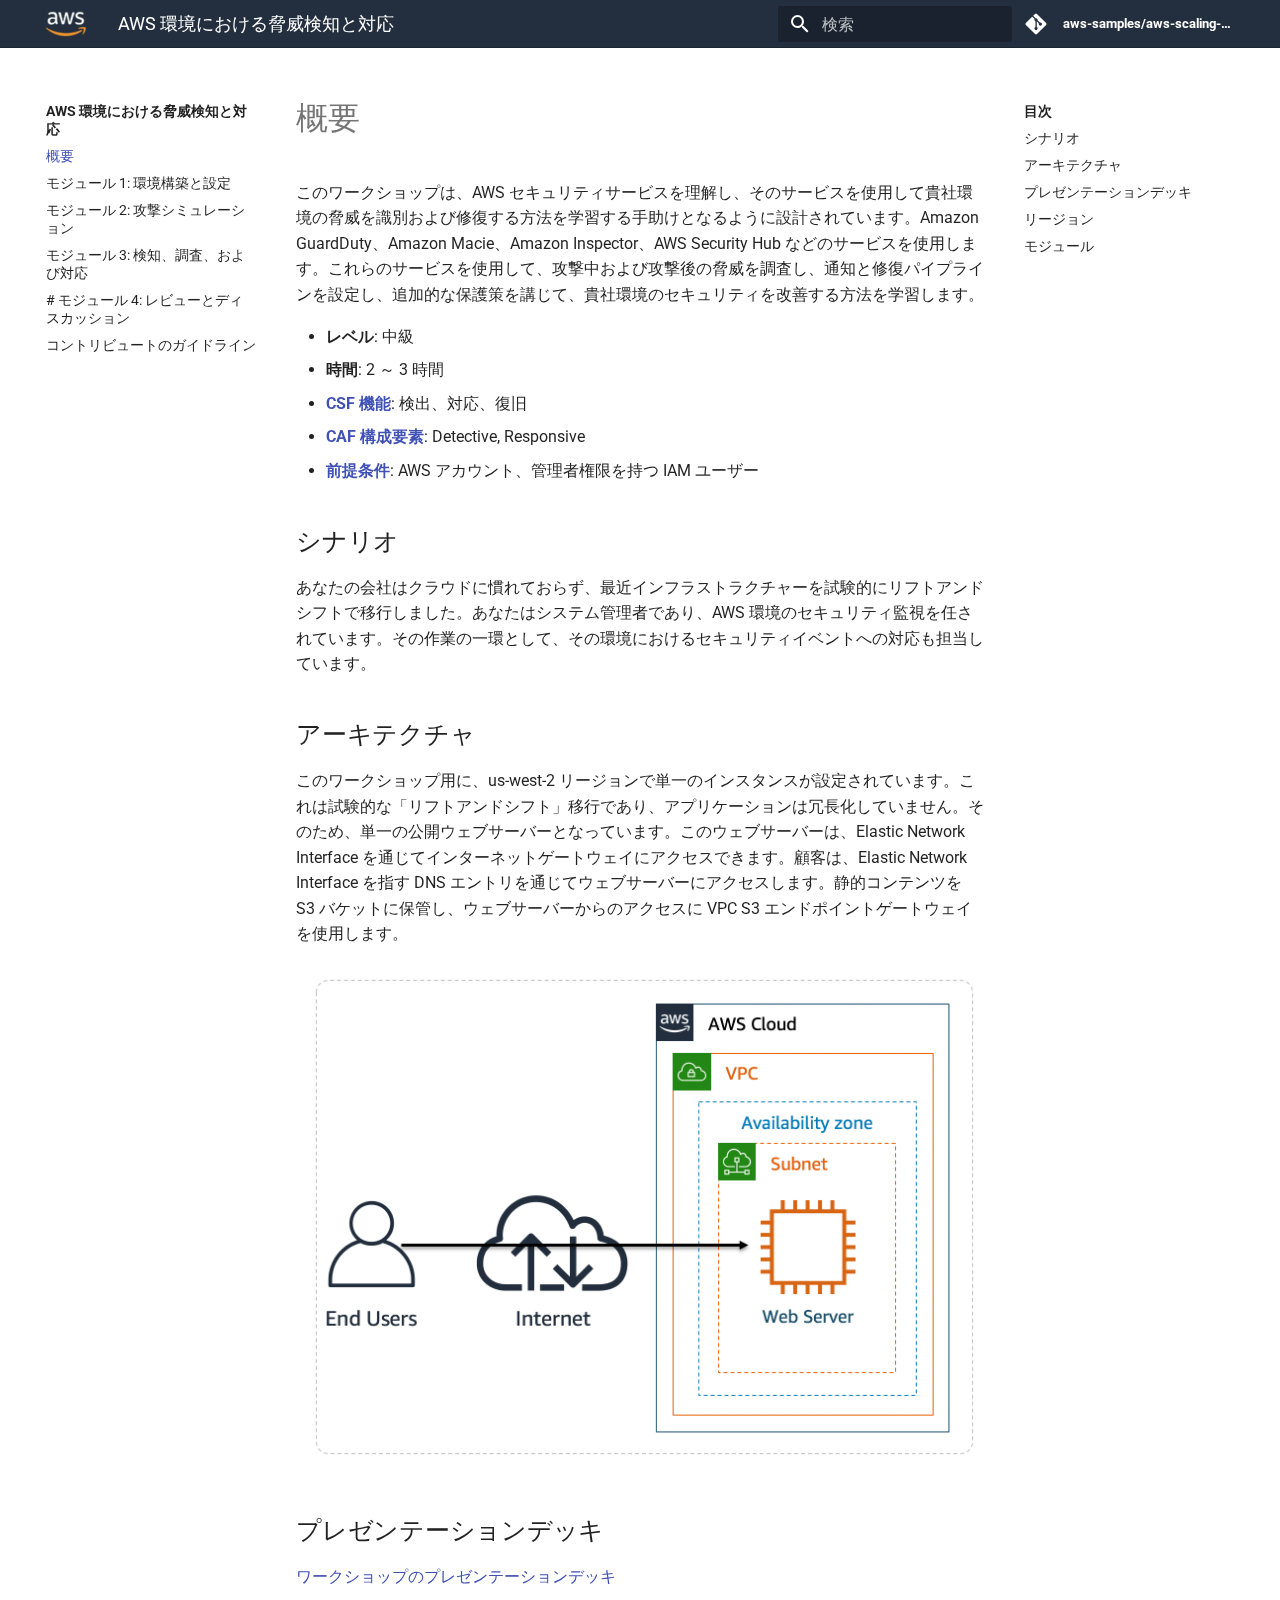
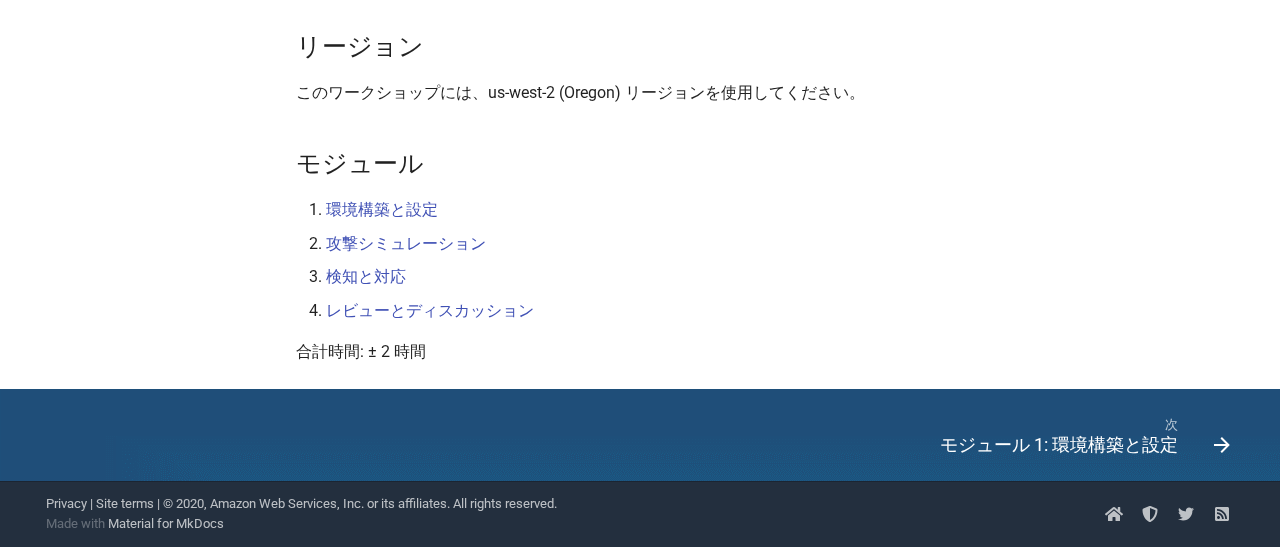
==== index.html @ f7f8d948 "Deployed fa4615b with MkDocs version: 1.1.2" ====
<!doctype html>
<html lang="ja" class="no-js">
  <head>
    
      <meta charset="utf-8">
      <meta name="viewport" content="width=device-width,initial-scale=1">
      
        <meta name="description" content="このワークショップは、AWS セキュリティサービスを理解し、そのサービスを使用して貴社環境の脅威を識別および修復する方法を学習する手助けとなるように設計されています。Amazon GuardDuty、Amazon Macie、Amazon Inspector、AWS Security Hub などのサービスを使用します。これらのサービスを使用して、攻撃中および攻撃後の脅威を調査し、通知と修復パイプラインを設定し、追加的な保護策を講じて、貴社環境のセキュリティを改善する方法を学習します。">
      
      
        <link rel="canonical" href="https://scaling-threat-detection.awssecworkshops.jp/">
      
      
        <meta name="author" content="aws-security-workshops@amazon.com">
      
      <link rel="shortcut icon" href="assets/images/aws-favicon.ico">
      <meta name="generator" content="mkdocs-1.1.2, mkdocs-material-5.5.6">
    
    
      
        <title>AWS 環境における脅威検知と対応</title>
      
    
    
      <link rel="stylesheet" href="assets/stylesheets/main.63b94e9e.min.css">
      
      
    
    
    
      
        <link href="https://fonts.gstatic.com" rel="preconnect" crossorigin>
        <link rel="stylesheet" href="https://fonts.googleapis.com/css?family=Roboto:300,400,400i,700%7CRoboto+Mono&display=fallback">
        <style>body,input{font-family:"Roboto",-apple-system,BlinkMacSystemFont,Helvetica,Arial,sans-serif}code,kbd,pre{font-family:"Roboto Mono",SFMono-Regular,Consolas,Menlo,monospace}</style>
      
    
    
    
      <link rel="stylesheet" href="stylesheets/custom.css">
    
    
      
    
    
  </head>
  
  
    <body dir="ltr">
  
    
    <input class="md-toggle" data-md-toggle="drawer" type="checkbox" id="__drawer" autocomplete="off">
    <input class="md-toggle" data-md-toggle="search" type="checkbox" id="__search" autocomplete="off">
    <label class="md-overlay" for="__drawer"></label>
    <div data-md-component="skip">
      
        
        <a href="#_1" class="md-skip">
          コンテンツにスキップ
        </a>
      
    </div>
    <div data-md-component="announce">
      
    </div>
    
      <header class="md-header" data-md-component="header">
  <nav class="md-header-nav md-grid" aria-label="Header">
    <a href="https://scaling-threat-detection.awssecworkshops.jp/" title="AWS 環境における脅威検知と対応" class="md-header-nav__button md-logo" aria-label="AWS 環境における脅威検知と対応">
      
  <img src="assets/images/aws_smile_logo.png" alt="logo">

    </a>
    <label class="md-header-nav__button md-icon" for="__drawer">
      <svg xmlns="http://www.w3.org/2000/svg" viewBox="0 0 24 24"><path d="M3 6h18v2H3V6m0 5h18v2H3v-2m0 5h18v2H3v-2z"/></svg>
    </label>
    <div class="md-header-nav__title" data-md-component="header-title">
      
        <div class="md-header-nav__ellipsis">
          <span class="md-header-nav__topic md-ellipsis">
            AWS 環境における脅威検知と対応
          </span>
          <span class="md-header-nav__topic md-ellipsis">
            
              概要
            
          </span>
        </div>
      
    </div>
    
      <label class="md-header-nav__button md-icon" for="__search">
        <svg xmlns="http://www.w3.org/2000/svg" viewBox="0 0 24 24"><path d="M9.5 3A6.5 6.5 0 0116 9.5c0 1.61-.59 3.09-1.56 4.23l.27.27h.79l5 5-1.5 1.5-5-5v-.79l-.27-.27A6.516 6.516 0 019.5 16 6.5 6.5 0 013 9.5 6.5 6.5 0 019.5 3m0 2C7 5 5 7 5 9.5S7 14 9.5 14 14 12 14 9.5 12 5 9.5 5z"/></svg>
      </label>
      
<div class="md-search" data-md-component="search" role="dialog">
  <label class="md-search__overlay" for="__search"></label>
  <div class="md-search__inner" role="search">
    <form class="md-search__form" name="search">
      <input type="text" class="md-search__input" name="query" aria-label="検索" placeholder="検索" autocapitalize="off" autocorrect="off" autocomplete="off" spellcheck="false" data-md-component="search-query" data-md-state="active">
      <label class="md-search__icon md-icon" for="__search">
        <svg xmlns="http://www.w3.org/2000/svg" viewBox="0 0 24 24"><path d="M9.5 3A6.5 6.5 0 0116 9.5c0 1.61-.59 3.09-1.56 4.23l.27.27h.79l5 5-1.5 1.5-5-5v-.79l-.27-.27A6.516 6.516 0 019.5 16 6.5 6.5 0 013 9.5 6.5 6.5 0 019.5 3m0 2C7 5 5 7 5 9.5S7 14 9.5 14 14 12 14 9.5 12 5 9.5 5z"/></svg>
        <svg xmlns="http://www.w3.org/2000/svg" viewBox="0 0 24 24"><path d="M20 11v2H8l5.5 5.5-1.42 1.42L4.16 12l7.92-7.92L13.5 5.5 8 11h12z"/></svg>
      </label>
      <button type="reset" class="md-search__icon md-icon" aria-label="Clear" data-md-component="search-reset" tabindex="-1">
        <svg xmlns="http://www.w3.org/2000/svg" viewBox="0 0 24 24"><path d="M19 6.41L17.59 5 12 10.59 6.41 5 5 6.41 10.59 12 5 17.59 6.41 19 12 13.41 17.59 19 19 17.59 13.41 12 19 6.41z"/></svg>
      </button>
    </form>
    <div class="md-search__output">
      <div class="md-search__scrollwrap" data-md-scrollfix>
        <div class="md-search-result" data-md-component="search-result">
          <div class="md-search-result__meta">
            Initializing search
          </div>
          <ol class="md-search-result__list"></ol>
        </div>
      </div>
    </div>
  </div>
</div>
    
    
      <div class="md-header-nav__source">
        
<a href="https://github.com/aws-samples/aws-scaling-threat-detection-workshop-jp/" title="リポジトリへ" class="md-source">
  <div class="md-source__icon md-icon">
    
    <svg xmlns="http://www.w3.org/2000/svg" viewBox="0 0 448 512"><path d="M439.55 236.05L244 40.45a28.87 28.87 0 00-40.81 0l-40.66 40.63 51.52 51.52c27.06-9.14 52.68 16.77 43.39 43.68l49.66 49.66c34.23-11.8 61.18 31 35.47 56.69-26.49 26.49-70.21-2.87-56-37.34L240.22 199v121.85c25.3 12.54 22.26 41.85 9.08 55a34.34 34.34 0 01-48.55 0c-17.57-17.6-11.07-46.91 11.25-56v-123c-20.8-8.51-24.6-30.74-18.64-45L142.57 101 8.45 235.14a28.86 28.86 0 000 40.81l195.61 195.6a28.86 28.86 0 0040.8 0l194.69-194.69a28.86 28.86 0 000-40.81z"/></svg>
  </div>
  <div class="md-source__repository">
    aws-samples/aws-scaling-threat-detection-workshop-jp
  </div>
</a>
      </div>
    
  </nav>
</header>
    
    <div class="md-container" data-md-component="container">
      
        
      
      
        
      
      <main class="md-main" data-md-component="main">
        <div class="md-main__inner md-grid">
          
            
              <div class="md-sidebar md-sidebar--primary" data-md-component="navigation">
                <div class="md-sidebar__scrollwrap">
                  <div class="md-sidebar__inner">
                    <nav class="md-nav md-nav--primary" aria-label="Navigation" data-md-level="0">
  <label class="md-nav__title" for="__drawer">
    <a href="https://scaling-threat-detection.awssecworkshops.jp/" title="AWS 環境における脅威検知と対応" class="md-nav__button md-logo" aria-label="AWS 環境における脅威検知と対応">
      
  <img src="assets/images/aws_smile_logo.png" alt="logo">

    </a>
    AWS 環境における脅威検知と対応
  </label>
  
    <div class="md-nav__source">
      
<a href="https://github.com/aws-samples/aws-scaling-threat-detection-workshop-jp/" title="リポジトリへ" class="md-source">
  <div class="md-source__icon md-icon">
    
    <svg xmlns="http://www.w3.org/2000/svg" viewBox="0 0 448 512"><path d="M439.55 236.05L244 40.45a28.87 28.87 0 00-40.81 0l-40.66 40.63 51.52 51.52c27.06-9.14 52.68 16.77 43.39 43.68l49.66 49.66c34.23-11.8 61.18 31 35.47 56.69-26.49 26.49-70.21-2.87-56-37.34L240.22 199v121.85c25.3 12.54 22.26 41.85 9.08 55a34.34 34.34 0 01-48.55 0c-17.57-17.6-11.07-46.91 11.25-56v-123c-20.8-8.51-24.6-30.74-18.64-45L142.57 101 8.45 235.14a28.86 28.86 0 000 40.81l195.61 195.6a28.86 28.86 0 0040.8 0l194.69-194.69a28.86 28.86 0 000-40.81z"/></svg>
  </div>
  <div class="md-source__repository">
    aws-samples/aws-scaling-threat-detection-workshop-jp
  </div>
</a>
    </div>
  
  <ul class="md-nav__list" data-md-scrollfix>
    
      
      
      

  


  <li class="md-nav__item md-nav__item--active">
    
    <input class="md-nav__toggle md-toggle" data-md-toggle="toc" type="checkbox" id="__toc">
    
      
    
    
      <label class="md-nav__link md-nav__link--active" for="__toc">
        概要
        <span class="md-nav__icon md-icon">
          <svg xmlns="http://www.w3.org/2000/svg" viewBox="0 0 24 24"><path d="M3 9h14V7H3v2m0 4h14v-2H3v2m0 4h14v-2H3v2m16 0h2v-2h-2v2m0-10v2h2V7h-2m0 6h2v-2h-2v2z"/></svg>
        </span>
      </label>
    
    <a href="." title="概要" class="md-nav__link md-nav__link--active">
      概要
    </a>
    
      
<nav class="md-nav md-nav--secondary" aria-label="目次">
  
  
    
  
  
    <label class="md-nav__title" for="__toc">
      <span class="md-nav__icon md-icon">
        <svg xmlns="http://www.w3.org/2000/svg" viewBox="0 0 24 24"><path d="M20 11v2H8l5.5 5.5-1.42 1.42L4.16 12l7.92-7.92L13.5 5.5 8 11h12z"/></svg>
      </span>
      目次
    </label>
    <ul class="md-nav__list" data-md-scrollfix>
      
        <li class="md-nav__item">
  <a href="#_2" class="md-nav__link">
    シナリオ
  </a>
  
</li>
      
        <li class="md-nav__item">
  <a href="#_3" class="md-nav__link">
    アーキテクチャ
  </a>
  
</li>
      
        <li class="md-nav__item">
  <a href="#_4" class="md-nav__link">
    プレゼンテーションデッキ
  </a>
  
</li>
      
        <li class="md-nav__item">
  <a href="#_5" class="md-nav__link">
    リージョン
  </a>
  
</li>
      
        <li class="md-nav__item">
  <a href="#_6" class="md-nav__link">
    モジュール
  </a>
  
</li>
      
    </ul>
  
</nav>
    
  </li>

    
      
      
      


  <li class="md-nav__item">
    <a href="01-environment-setup/" title="モジュール 1: 環境構築と設定" class="md-nav__link">
      モジュール 1: 環境構築と設定
    </a>
  </li>

    
      
      
      


  <li class="md-nav__item">
    <a href="02-attack-simulation/" title="モジュール 2: 攻撃シミュレーション" class="md-nav__link">
      モジュール 2: 攻撃シミュレーション
    </a>
  </li>

    
      
      
      


  <li class="md-nav__item">
    <a href="03-detection-and-remediation/" title="モジュール 3: 検知、調査、および対応" class="md-nav__link">
      モジュール 3: 検知、調査、および対応
    </a>
  </li>

    
      
      
      


  <li class="md-nav__item">
    <a href="04-review-and-discussion/" title="# モジュール 4: レビューとディスカッション" class="md-nav__link">
      # モジュール 4: レビューとディスカッション
    </a>
  </li>

    
      
      
      


  <li class="md-nav__item">
    <a href="contribute/" title="コントリビュートのガイドライン" class="md-nav__link">
      コントリビュートのガイドライン
    </a>
  </li>

    
  </ul>
</nav>
                  </div>
                </div>
              </div>
            
            
              <div class="md-sidebar md-sidebar--secondary" data-md-component="toc">
                <div class="md-sidebar__scrollwrap">
                  <div class="md-sidebar__inner">
                    
<nav class="md-nav md-nav--secondary" aria-label="目次">
  
  
    
  
  
    <label class="md-nav__title" for="__toc">
      <span class="md-nav__icon md-icon">
        <svg xmlns="http://www.w3.org/2000/svg" viewBox="0 0 24 24"><path d="M20 11v2H8l5.5 5.5-1.42 1.42L4.16 12l7.92-7.92L13.5 5.5 8 11h12z"/></svg>
      </span>
      目次
    </label>
    <ul class="md-nav__list" data-md-scrollfix>
      
        <li class="md-nav__item">
  <a href="#_2" class="md-nav__link">
    シナリオ
  </a>
  
</li>
      
        <li class="md-nav__item">
  <a href="#_3" class="md-nav__link">
    アーキテクチャ
  </a>
  
</li>
      
        <li class="md-nav__item">
  <a href="#_4" class="md-nav__link">
    プレゼンテーションデッキ
  </a>
  
</li>
      
        <li class="md-nav__item">
  <a href="#_5" class="md-nav__link">
    リージョン
  </a>
  
</li>
      
        <li class="md-nav__item">
  <a href="#_6" class="md-nav__link">
    モジュール
  </a>
  
</li>
      
    </ul>
  
</nav>
                  </div>
                </div>
              </div>
            
          
          <div class="md-content">
            <article class="md-content__inner md-typeset">
              
                
                  <a href="https://github.com/aws-samples/aws-scaling-threat-detection-workshop-jp/edit/master/docs/index.md" title="編集" class="md-content__button md-icon">
                    <svg xmlns="http://www.w3.org/2000/svg" viewBox="0 0 24 24"><path d="M20.71 7.04c.39-.39.39-1.04 0-1.41l-2.34-2.34c-.37-.39-1.02-.39-1.41 0l-1.84 1.83 3.75 3.75M3 17.25V21h3.75L17.81 9.93l-3.75-3.75L3 17.25z"/></svg>
                  </a>
                
                
                  
                
                
                <h1 id="_1">概要</h1>
<p>このワークショップは、AWS セキュリティサービスを理解し、そのサービスを使用して貴社環境の脅威を識別および修復する方法を学習する手助けとなるように設計されています。Amazon GuardDuty、Amazon Macie、Amazon Inspector、AWS Security Hub などのサービスを使用します。これらのサービスを使用して、攻撃中および攻撃後の脅威を調査し、通知と修復パイプラインを設定し、追加的な保護策を講じて、貴社環境のセキュリティを改善する方法を学習します。</p>
<ul>
<li><strong>レベル</strong>: 中級</li>
<li><strong>時間</strong>: 2 ～ 3 時間</li>
<li><strong><a href="https://www.nist.gov/cyberframework/online-learning/components-framework" target="_blank">CSF 機能</a></strong>: 検出、対応、復旧</li>
<li><strong><a href="https://d0.awsstatic.com/whitepapers/AWS_CAF_Security_Perspective.pdf" target="_blank">CAF 構成要素</a></strong>: Detective, Responsive</li>
<li><strong><a href="https://awssecworkshops.com/getting-started/" target="_blank">前提条件</a href></strong>: AWS アカウント、管理者権限を持つ IAM ユーザー</li>
</ul>
<h2 id="_2">シナリオ</h2>
<p>あなたの会社はクラウドに慣れておらず、最近インフラストラクチャーを試験的にリフトアンドシフトで移行しました。あなたはシステム管理者であり、AWS 環境のセキュリティ監視を任されています。その作業の一環として、その環境におけるセキュリティイベントへの対応も担当しています。</p>
<h2 id="_3">アーキテクチャ</h2>
<p>このワークショップ用に、us-west-2 リージョンで単一のインスタンスが設定されています。これは試験的な「リフトアンドシフト」移行であり、アプリケーションは冗長化していません。そのため、単一の公開ウェブサーバーとなっています。このウェブサーバーは、Elastic Network Interface を通じてインターネットゲートウェイにアクセスできます。顧客は、Elastic Network Interface を指す DNS エントリを通じてウェブサーバーにアクセスします。静的コンテンツを S3 バケットに保管し、ウェブサーバーからのアクセスに VPC S3 エンドポイントゲートウェイを使用します。</p>
<p><img alt="Architecture" src="images/diagram-basic-arch.png" title="Workload Architecture" /></p>
<h2 id="_4">プレゼンテーションデッキ</h2>
<p><a href="threat-detect-workshop-presentation.pdf">ワークショップのプレゼンテーションデッキ</a></p>
<h2 id="_5">リージョン</h2>
<p>このワークショップには、us-west-2 (Oregon) リージョンを使用してください。</p>
<h2 id="_6">モジュール</h2>
<ol>
<li><a href="01-environment-setup/">環境構築と設定</a></li>
<li><a href="02-attack-simulation/">攻撃シミュレーション</a> </li>
<li><a href="03-detection-and-remediation/">検知と対応</a> </li>
<li><a href="04-review-and-discussion/">レビューとディスカッション</a></li>
</ol>
<p>合計時間: ± 2 時間</p>
                
              
              
                


              
            </article>
          </div>
        </div>
      </main>
      
        
<footer class="md-footer">
  
    <div class="md-footer-nav">
      <nav class="md-footer-nav__inner md-grid" aria-label="Footer">
        
        
          <a href="01-environment-setup/" title="モジュール 1: 環境構築と設定" class="md-footer-nav__link md-footer-nav__link--next" rel="next">
            <div class="md-footer-nav__title">
              <div class="md-ellipsis">
                <span class="md-footer-nav__direction">
                  次
                </span>
                モジュール 1: 環境構築と設定
              </div>
            </div>
            <div class="md-footer-nav__button md-icon">
              <svg xmlns="http://www.w3.org/2000/svg" viewBox="0 0 24 24"><path d="M4 11v2h12l-5.5 5.5 1.42 1.42L19.84 12l-7.92-7.92L10.5 5.5 16 11H4z"/></svg>
            </div>
          </a>
        
      </nav>
    </div>
  
  <div class="md-footer-meta md-typeset">
    <div class="md-footer-meta__inner md-grid">
      <div class="md-footer-copyright">
        
          <div class="md-footer-copyright__highlight">
            <a href="https://aws.amazon.com/privacy/" target="_blank">Privacy</a> | <a href="https://aws.amazon.com/terms/" target="_blank">Site terms</a> | &copy; 2020, Amazon Web Services, Inc. or its affiliates. All rights reserved.
          </div>
        
        Made with
        <a href="https://squidfunk.github.io/mkdocs-material/" target="_blank" rel="noopener">
          Material for MkDocs
        </a>
      </div>
      
  <div class="md-footer-social">
    
      
      
        
        
      
      <a href="https://awssecworkshops.com" target="_blank" rel="noopener" title="awssecworkshops.com" class="md-footer-social__link">
        <svg xmlns="http://www.w3.org/2000/svg" viewBox="0 0 576 512"><path d="M280.37 148.26L96 300.11V464a16 16 0 0016 16l112.06-.29a16 16 0 0015.92-16V368a16 16 0 0116-16h64a16 16 0 0116 16v95.64a16 16 0 0016 16.05L464 480a16 16 0 0016-16V300L295.67 148.26a12.19 12.19 0 00-15.3 0zM571.6 251.47L488 182.56V44.05a12 12 0 00-12-12h-56a12 12 0 00-12 12v72.61L318.47 43a48 48 0 00-61 0L4.34 251.47a12 12 0 00-1.6 16.9l25.5 31A12 12 0 0045.15 301l235.22-193.74a12.19 12.19 0 0115.3 0L530.9 301a12 12 0 0016.9-1.6l25.5-31a12 12 0 00-1.7-16.93z"/></svg>
      </a>
    
      
      
        
        
      
      <a href="https://aws.amazon.com/security/" target="_blank" rel="noopener" title="aws.amazon.com" class="md-footer-social__link">
        <svg xmlns="http://www.w3.org/2000/svg" viewBox="0 0 512 512"><path d="M466.5 83.7l-192-80a48.15 48.15 0 00-36.9 0l-192 80C27.7 91.1 16 108.6 16 128c0 198.5 114.5 335.7 221.5 380.3 11.8 4.9 25.1 4.9 36.9 0C360.1 472.6 496 349.3 496 128c0-19.4-11.7-36.9-29.5-44.3zM256.1 446.3l-.1-381 175.9 73.3c-3.3 151.4-82.1 261.1-175.8 307.7z"/></svg>
      </a>
    
      
      
        
        
      
      <a href="https://twitter.com/awssecurityinfo?lang=en" target="_blank" rel="noopener" title="twitter.com" class="md-footer-social__link">
        <svg xmlns="http://www.w3.org/2000/svg" viewBox="0 0 512 512"><path d="M459.37 151.716c.325 4.548.325 9.097.325 13.645 0 138.72-105.583 298.558-298.558 298.558-59.452 0-114.68-17.219-161.137-47.106 8.447.974 16.568 1.299 25.34 1.299 49.055 0 94.213-16.568 130.274-44.832-46.132-.975-84.792-31.188-98.112-72.772 6.498.974 12.995 1.624 19.818 1.624 9.421 0 18.843-1.3 27.614-3.573-48.081-9.747-84.143-51.98-84.143-102.985v-1.299c13.969 7.797 30.214 12.67 47.431 13.319-28.264-18.843-46.781-51.005-46.781-87.391 0-19.492 5.197-37.36 14.294-52.954 51.655 63.675 129.3 105.258 216.365 109.807-1.624-7.797-2.599-15.918-2.599-24.04 0-57.828 46.782-104.934 104.934-104.934 30.213 0 57.502 12.67 76.67 33.137 23.715-4.548 46.456-13.32 66.599-25.34-7.798 24.366-24.366 44.833-46.132 57.827 21.117-2.273 41.584-8.122 60.426-16.243-14.292 20.791-32.161 39.308-52.628 54.253z"/></svg>
      </a>
    
      
      
        
        
      
      <a href="https://aws.amazon.com/blogs/security/" target="_blank" rel="noopener" title="aws.amazon.com" class="md-footer-social__link">
        <svg xmlns="http://www.w3.org/2000/svg" viewBox="0 0 448 512"><path d="M400 32H48C21.49 32 0 53.49 0 80v352c0 26.51 21.49 48 48 48h352c26.51 0 48-21.49 48-48V80c0-26.51-21.49-48-48-48zM112 416c-26.51 0-48-21.49-48-48s21.49-48 48-48 48 21.49 48 48-21.49 48-48 48zm157.533 0h-34.335c-6.011 0-11.051-4.636-11.442-10.634-5.214-80.05-69.243-143.92-149.123-149.123-5.997-.39-10.633-5.431-10.633-11.441v-34.335c0-6.535 5.468-11.777 11.994-11.425 110.546 5.974 198.997 94.536 204.964 204.964.352 6.526-4.89 11.994-11.425 11.994zm103.027 0h-34.334c-6.161 0-11.175-4.882-11.427-11.038-5.598-136.535-115.204-246.161-251.76-251.76C68.882 152.949 64 147.935 64 141.774V107.44c0-6.454 5.338-11.664 11.787-11.432 167.83 6.025 302.21 141.191 308.205 308.205.232 6.449-4.978 11.787-11.432 11.787z"/></svg>
      </a>
    
  </div>

    </div>
  </div>
</footer>
      
    </div>
    
      <script src="assets/javascripts/vendor.d1f5a259.min.js"></script>
      <script src="assets/javascripts/bundle.d5fec882.min.js"></script><script id="__lang" type="application/json">{"clipboard.copy": "\u30af\u30ea\u30c3\u30d7\u30dc\u30fc\u30c9\u3078\u30b3\u30d4\u30fc", "clipboard.copied": "\u30b3\u30d4\u30fc\u3057\u307e\u3057\u305f", "search.config.lang": "ja", "search.config.pipeline": "trimmer, stemmer", "search.config.separator": "[\\s\\-\u3000\u3001\u3002\uff0c\uff0e]+", "search.result.placeholder": "\u691c\u7d22\u30ad\u30fc\u30ef\u30fc\u30c9\u3092\u5165\u529b\u3057\u3066\u304f\u3060\u3055\u3044", "search.result.none": "\u4f55\u3082\u898b\u3064\u304b\u308a\u307e\u305b\u3093\u3067\u3057\u305f", "search.result.one": "1\u4ef6\u898b\u3064\u304b\u308a\u307e\u3057\u305f", "search.result.other": "#\u4ef6\u898b\u3064\u304b\u308a\u307e\u3057\u305f"}</script>
      
      <script>
        app = initialize({
          base: ".",
          features: [],
          search: Object.assign({
            worker: "assets/javascripts/worker/search.fae956e7.min.js"
          }, typeof search !== "undefined" && search)
        })
      </script>
      
    
  </body>
</html>
---- assets/stylesheets/main.63b94e9e.min.css ----
html{box-sizing:border-box}*,*::before,*::after{box-sizing:inherit}html{-webkit-text-size-adjust:none;-moz-text-size-adjust:none;-ms-text-size-adjust:none;text-size-adjust:none}body{margin:0}hr{box-sizing:content-box;overflow:visible}a,button,label,input{-webkit-tap-highlight-color:transparent}a{color:inherit;text-decoration:none}small{font-size:80%}sub,sup{line-height:1em}img{border-style:none}table{border-collapse:separate;border-spacing:0}td,th{font-weight:normal;vertical-align:top}button{margin:0;padding:0;font-size:inherit;background:transparent;border:0}input{border:0;outline:0}:root{--md-default-fg-color: hsla(0, 0%, 0%, 0.87);--md-default-fg-color--light: hsla(0, 0%, 0%, 0.54);--md-default-fg-color--lighter: hsla(0, 0%, 0%, 0.32);--md-default-fg-color--lightest: hsla(0, 0%, 0%, 0.07);--md-default-bg-color: hsla(0, 0%, 100%, 1);--md-default-bg-color--light: hsla(0, 0%, 100%, 0.7);--md-default-bg-color--lighter: hsla(0, 0%, 100%, 0.3);--md-default-bg-color--lightest: hsla(0, 0%, 100%, 0.12);--md-primary-fg-color: hsla(231, 48%, 48%, 1);--md-primary-fg-color--light: hsla(230, 44%, 64%, 1);--md-primary-fg-color--dark: hsla(232, 54%, 41%, 1);--md-primary-bg-color: hsla(0, 0%, 100%, 1);--md-primary-bg-color--light: hsla(0, 0%, 100%, 0.7);--md-accent-fg-color: hsla(231, 99%, 66%, 1);--md-accent-fg-color--transparent: hsla(231, 99%, 66%, 0.1);--md-accent-bg-color: hsla(0, 0%, 100%, 1);--md-accent-bg-color--light: hsla(0, 0%, 100%, 0.7)}:root>*{--md-code-fg-color: hsla(200, 18%, 26%, 1);--md-code-bg-color: hsla(0, 0%, 96%, 1);--md-code-hl-color: hsla(60, 100%, 50%, 0.5);--md-code-hl-number-color: hsla(6, 71%, 60%, 1);--md-code-hl-special-color: hsla(340, 83%, 66%, 1);--md-code-hl-function-color: hsla(291, 57%, 65%, 1);--md-code-hl-constant-color: hsla(250, 70%, 64%, 1);--md-code-hl-keyword-color: hsla(219, 71%, 60%, 1);--md-code-hl-string-color: hsla(150, 58%, 44%, 1);--md-code-hl-name-color: var(--md-code-fg-color);--md-code-hl-operator-color: var(--md-default-fg-color--light);--md-code-hl-punctuation-color: var(--md-default-fg-color--lighter);--md-code-hl-comment-color: var(--md-default-fg-color--lighter);--md-code-hl-generic-color: var(--md-default-fg-color--lighter);--md-code-hl-variable-color: var(--md-default-fg-color--light);--md-typeset-color: var(--md-default-fg-color);--md-typeset-a-color: var(--md-primary-fg-color);--md-typeset-mark-color: hsla(60, 100%, 50%, 0.5);--md-typeset-del-color: hsla(6, 90%, 60%, 0.15);--md-typeset-ins-color: hsla(150, 90%, 44%, 0.15);--md-typeset-kbd-color: hsla(0, 0%, 98%, 1);--md-typeset-kbd-accent-color: hsla(0, 100%, 100%, 1);--md-typeset-kbd-border-color: hsla(0, 0%, 72%, 1);--md-admonition-fg-color: var(--md-default-fg-color);--md-admonition-bg-color: var(--md-default-bg-color);--md-footer-fg-color: hsla(0, 0%, 100%, 1);--md-footer-fg-color--light: hsla(0, 0%, 100%, 0.7);--md-footer-fg-color--lighter: hsla(0, 0%, 100%, 0.3);--md-footer-bg-color: hsla(0, 0%, 0%, 0.87);--md-footer-bg-color--dark: hsla(0, 0%, 0%, 0.32)}.md-icon svg{display:block;width:1.2rem;height:1.2rem;margin:0 auto;fill:currentColor}body{-webkit-font-smoothing:antialiased;-moz-osx-font-smoothing:grayscale}body,input{color:var(--md-typeset-color);font-feature-settings:"kern","liga";font-family:-apple-system,BlinkMacSystemFont,Helvetica,Arial,sans-serif}code,pre,kbd{color:var(--md-typeset-color);font-feature-settings:"kern";font-family:SFMono-Regular,Consolas,Menlo,monospace}:root{--md-typeset-table--ascending: url('data:image/svg+xml;charset=utf-8,<svg xmlns="http://www.w3.org/2000/svg" viewBox="0 0 24 24"><path d="M11 4h2v12l5.5-5.5 1.42 1.42L12 19.84l-7.92-7.92L5.5 10.5 11 16V4z"/></svg>');--md-typeset-table--descending: url('data:image/svg+xml;charset=utf-8,<svg xmlns="http://www.w3.org/2000/svg" viewBox="0 0 24 24"><path d="M13 20h-2V8l-5.5 5.5-1.42-1.42L12 4.16l7.92 7.92-1.42 1.42L13 8v12z"/></svg>')}.md-typeset{font-size:.8rem;line-height:1.6;-webkit-print-color-adjust:exact;color-adjust:exact}@media print{.md-typeset{font-size:.68rem}}.md-typeset p,.md-typeset ul,.md-typeset ol,.md-typeset blockquote{margin:1em 0}.md-typeset h1{margin:0 0 1.25em;color:var(--md-default-fg-color--light);font-weight:300;font-size:2em;line-height:1.3;letter-spacing:-0.01em}.md-typeset h2{margin:1.6em 0 .64em;font-weight:300;font-size:1.5625em;line-height:1.4;letter-spacing:-0.01em}.md-typeset h3{margin:1.6em 0 .8em;font-weight:400;font-size:1.25em;line-height:1.5;letter-spacing:-0.01em}.md-typeset h2+h3{margin-top:.8em}.md-typeset h4{margin:1em 0;font-weight:700;letter-spacing:-0.01em}.md-typeset h5,.md-typeset h6{margin:1.25em 0;color:var(--md-default-fg-color--light);font-weight:700;font-size:.8em;letter-spacing:-0.01em}.md-typeset h5{text-transform:uppercase}.md-typeset hr{margin:1.5em 0;border-bottom:.05rem dotted var(--md-default-fg-color--lighter)}.md-typeset a{color:var(--md-typeset-a-color);word-break:break-word}.md-typeset a,.md-typeset a::before{transition:color 125ms}.md-typeset a:focus,.md-typeset a:hover{color:var(--md-accent-fg-color)}.md-typeset code,.md-typeset pre,.md-typeset kbd{color:var(--md-code-fg-color);direction:ltr}@media print{.md-typeset code,.md-typeset pre,.md-typeset kbd{white-space:pre-wrap}}.md-typeset code{padding:0 .2941176471em;font-size:.85em;word-break:break-word;background-color:var(--md-code-bg-color);border-radius:.1rem;-webkit-box-decoration-break:clone;box-decoration-break:clone}.md-typeset h1 code,.md-typeset h2 code,.md-typeset h3 code,.md-typeset h4 code,.md-typeset h5 code,.md-typeset h6 code{margin:initial;padding:initial;background-color:transparent;box-shadow:none}.md-typeset a>code{color:currentColor}.md-typeset pre{position:relative;margin:1em 0;line-height:1.4}.md-typeset pre>code{display:block;margin:0;padding:.7720588235em 1.1764705882em;overflow:auto;word-break:normal;box-shadow:none;-webkit-box-decoration-break:slice;box-decoration-break:slice;touch-action:auto;scrollbar-width:thin;scrollbar-color:var(--md-default-fg-color--lighter) transparent}.md-typeset pre>code:hover{scrollbar-color:var(--md-accent-fg-color) transparent}.md-typeset pre>code::-webkit-scrollbar{width:.2rem;height:.2rem}.md-typeset pre>code::-webkit-scrollbar-thumb{background-color:var(--md-default-fg-color--lighter)}.md-typeset pre>code::-webkit-scrollbar-thumb:hover{background-color:var(--md-accent-fg-color)}@media screen and (max-width: 44.9375em){.md-typeset>pre{margin:1em -0.8rem}.md-typeset>pre code{border-radius:0}}.md-typeset kbd{display:inline-block;padding:0 .6666666667em;color:var(--md-default-fg-color);font-size:.75em;vertical-align:text-top;word-break:break-word;background-color:var(--md-typeset-kbd-color);border-radius:.1rem;box-shadow:0 .1rem 0 .05rem var(--md-typeset-kbd-border-color),0 .1rem 0 var(--md-typeset-kbd-border-color),0 -0.1rem .2rem var(--md-typeset-kbd-accent-color) inset}.md-typeset mark{color:inherit;word-break:break-word;background-color:var(--md-typeset-mark-color);-webkit-box-decoration-break:clone;box-decoration-break:clone}.md-typeset abbr{text-decoration:none;border-bottom:.05rem dotted var(--md-default-fg-color--light);cursor:help}.md-typeset small{opacity:.75}.md-typeset sup,.md-typeset sub{margin-left:.078125em}[dir=rtl] .md-typeset sup,[dir=rtl] .md-typeset sub{margin-right:.078125em;margin-left:initial}.md-typeset blockquote{padding-left:.6rem;color:var(--md-default-fg-color--light);border-left:.2rem solid var(--md-default-fg-color--lighter)}[dir=rtl] .md-typeset blockquote{padding-right:.6rem;padding-left:initial;border-right:.2rem solid var(--md-default-fg-color--lighter);border-left:initial}.md-typeset ul{list-style-type:disc}.md-typeset ul,.md-typeset ol{margin-left:.625em;padding:0}[dir=rtl] .md-typeset ul,[dir=rtl] .md-typeset ol{margin-right:.625em;margin-left:initial}.md-typeset ul ol,.md-typeset ol ol{list-style-type:lower-alpha}.md-typeset ul ol ol,.md-typeset ol ol ol{list-style-type:lower-roman}.md-typeset ul li,.md-typeset ol li{margin-bottom:.5em;margin-left:1.25em}[dir=rtl] .md-typeset ul li,[dir=rtl] .md-typeset ol li{margin-right:1.25em;margin-left:initial}.md-typeset ul li p,.md-typeset ul li blockquote,.md-typeset ol li p,.md-typeset ol li blockquote{margin:.5em 0}.md-typeset ul li:last-child,.md-typeset ol li:last-child{margin-bottom:0}.md-typeset ul li ul,.md-typeset ul li ol,.md-typeset ol li ul,.md-typeset ol li ol{margin:.5em 0 .5em .625em}[dir=rtl] .md-typeset ul li ul,[dir=rtl] .md-typeset ul li ol,[dir=rtl] .md-typeset ol li ul,[dir=rtl] .md-typeset ol li ol{margin-right:.625em;margin-left:initial}.md-typeset dd{margin:1em 0 1.5em 1.875em}[dir=rtl] .md-typeset dd{margin-right:1.875em;margin-left:initial}.md-typeset img,.md-typeset svg{max-width:100%;height:auto}.md-typeset img[align=left],.md-typeset svg[align=left]{margin:1em;margin-left:0}.md-typeset img[align=right],.md-typeset svg[align=right]{margin:1em;margin-right:0}.md-typeset img[align]:only-child,.md-typeset svg[align]:only-child{margin-top:0}.md-typeset figure{width:-webkit-fit-content;width:-moz-fit-content;width:fit-content;max-width:100%;margin:0 auto;text-align:center}.md-typeset figcaption{max-width:24rem;margin:.5em auto;font-style:italic}.md-typeset iframe{max-width:100%}.md-typeset table:not([class]){display:inline-block;max-width:100%;overflow:auto;font-size:.64rem;background:var(--md-default-bg-color);border-radius:.1rem;box-shadow:0 .2rem .5rem rgba(0,0,0,.05),0 0 .05rem rgba(0,0,0,.1);touch-action:auto}.md-typeset table:not([class])+*{margin-top:1.5em}.md-typeset table:not([class]) th>*:first-child,.md-typeset table:not([class]) td>*:first-child{margin-top:0}.md-typeset table:not([class]) th>*:last-child,.md-typeset table:not([class]) td>*:last-child{margin-bottom:0}.md-typeset table:not([class]) th:not([align]),.md-typeset table:not([class]) td:not([align]){text-align:left}[dir=rtl] .md-typeset table:not([class]) th:not([align]),[dir=rtl] .md-typeset table:not([class]) td:not([align]){text-align:right}.md-typeset table:not([class]) th{min-width:5rem;padding:.9375em 1.25em;color:var(--md-default-bg-color);vertical-align:top;background-color:var(--md-default-fg-color--light)}.md-typeset table:not([class]) th a{color:inherit}.md-typeset table:not([class]) td{padding:.9375em 1.25em;vertical-align:top;border-top:.05rem solid var(--md-default-fg-color--lightest)}.md-typeset table:not([class]) tr{transition:background-color 125ms}.md-typeset table:not([class]) tr:hover{background-color:rgba(0,0,0,.035);box-shadow:0 .05rem 0 var(--md-default-bg-color) inset}.md-typeset table:not([class]) tr:first-child td{border-top:0}.md-typeset table:not([class]) a{word-break:normal}.md-typeset table th[role=columnheader]{cursor:pointer}.md-typeset table th[role=columnheader]::after{display:inline-block;width:1.2em;height:1.2em;margin-left:.5em;vertical-align:sub;-webkit-mask-repeat:no-repeat;mask-repeat:no-repeat;content:" "}.md-typeset table th[role=columnheader][aria-sort=ascending]::after{background-color:currentColor;-webkit-mask-image:var(--md-typeset-table--ascending);mask-image:var(--md-typeset-table--ascending)}.md-typeset table th[role=columnheader][aria-sort=descending]::after{background-color:currentColor;-webkit-mask-image:var(--md-typeset-table--descending);mask-image:var(--md-typeset-table--descending)}.md-typeset__scrollwrap{margin:1em -0.8rem;overflow-x:auto;touch-action:auto}.md-typeset__table{display:inline-block;margin-bottom:.5em;padding:0 .8rem}.md-typeset__table table{display:table;width:100%;margin:0;overflow:hidden}html{height:100%;overflow-x:hidden;font-size:125%}@media screen and (min-width: 100em){html{font-size:137.5%}}@media screen and (min-width: 125em){html{font-size:150%}}body{position:relative;display:flex;flex-direction:column;width:100%;min-height:100%;font-size:.5rem;background-color:var(--md-default-bg-color)}@media screen and (max-width: 59.9375em){body[data-md-state=lock]{position:fixed}}@media print{body{display:block}}hr{display:block;height:.05rem;padding:0;border:0}.md-grid{max-width:61rem;margin-right:auto;margin-left:auto}.md-container{display:flex;flex-direction:column;flex-grow:1}@media print{.md-container{display:block}}.md-main{flex-grow:1}.md-main__inner{display:flex;height:100%;margin-top:1.5rem}.md-ellipsis{display:block;overflow:hidden;white-space:nowrap;text-overflow:ellipsis}.md-toggle{display:none}.md-overlay{position:fixed;top:0;z-index:3;width:0;height:0;background-color:rgba(0,0,0,.54);opacity:0;transition:width 0ms 250ms,height 0ms 250ms,opacity 250ms}@media screen and (max-width: 76.1875em){[data-md-toggle=drawer]:checked~.md-overlay{width:100%;height:100%;opacity:1;transition:width 0ms,height 0ms,opacity 250ms}}.md-skip{position:fixed;z-index:-1;margin:.5rem;padding:.3rem .5rem;color:var(--md-default-bg-color);font-size:.64rem;background-color:var(--md-default-fg-color);border-radius:.1rem;transform:translateY(0.4rem);opacity:0}.md-skip:focus{z-index:10;transform:translateY(0);opacity:1;transition:transform 250ms cubic-bezier(0.4, 0, 0.2, 1),opacity 175ms 75ms}@page{margin:25mm}.md-announce{overflow:auto;background-color:var(--md-footer-bg-color)}.md-announce__inner{margin:.6rem auto;padding:0 .8rem;color:var(--md-footer-fg-color);font-size:.7rem}@media print{.md-announce{display:none}}.md-typeset .md-button{display:inline-block;padding:.625em 2em;color:var(--md-primary-fg-color);font-weight:700;border:.1rem solid currentColor;border-radius:.1rem;transition:color 125ms,background-color 125ms,border-color 125ms}.md-typeset .md-button--primary{color:var(--md-primary-bg-color);background-color:var(--md-primary-fg-color);border-color:var(--md-primary-fg-color)}.md-typeset .md-button:focus,.md-typeset .md-button:hover{color:var(--md-accent-bg-color);background-color:var(--md-accent-fg-color);border-color:var(--md-accent-fg-color)}.md-clipboard{position:absolute;top:.5em;right:.5em;z-index:1;width:1.5em;height:1.5em;color:var(--md-default-fg-color--lightest);border-radius:.1rem;cursor:pointer;transition:color 125ms}@media print{.md-clipboard{display:none}}.md-clipboard svg{width:1.125em;height:1.125em}pre:hover .md-clipboard{color:var(--md-default-fg-color--light)}pre .md-clipboard:focus,pre .md-clipboard:hover{color:var(--md-accent-fg-color)}.md-content{flex:1;max-width:100%}@media screen and (min-width: 60em)and (max-width: 76.1875em){.md-content{max-width:calc(100% - 12.1rem)}}@media screen and (min-width: 76.25em){.md-content{max-width:calc(100% - 12.1rem * 2)}}.md-content__inner{margin:0 .8rem 1.2rem;padding-top:.6rem}@media screen and (min-width: 76.25em){.md-content__inner{margin-right:1.2rem;margin-left:1.2rem}}.md-content__inner::before{display:block;height:.4rem;content:""}.md-content__inner>:last-child{margin-bottom:0}.md-content__button{float:right;margin:.4rem 0;margin-left:.4rem;padding:0}[dir=rtl] .md-content__button{float:left;margin-right:.4rem;margin-left:initial}[dir=rtl] .md-content__button svg{transform:scaleX(-1)}.md-typeset .md-content__button{color:var(--md-default-fg-color--lighter)}.md-content__button svg{display:inline;vertical-align:top}@media print{.md-content__button{display:none}}.md-dialog{box-shadow:0 2px 2px 0 rgba(0,0,0,.14),0 1px 5px 0 rgba(0,0,0,.12),0 3px 1px -2px rgba(0,0,0,.2);position:fixed;right:.8rem;bottom:.8rem;left:initial;z-index:2;display:block;min-width:11.1rem;padding:.4rem .6rem;color:var(--md-default-bg-color);font-size:.7rem;background:var(--md-default-fg-color);border:none;border-radius:.1rem;transform:translateY(100%);opacity:0;transition:transform 0ms 400ms,opacity 400ms}[dir=rtl] .md-dialog{right:initial;left:.8rem}.md-dialog[data-md-state=open]{transform:translateY(0);opacity:1;transition:transform 400ms cubic-bezier(0.075, 0.85, 0.175, 1),opacity 400ms}@media print{.md-dialog{display:none}}.md-header{position:-webkit-sticky;position:sticky;top:0;right:0;left:0;z-index:2;height:2.4rem;color:var(--md-primary-bg-color);background-color:var(--md-primary-fg-color);box-shadow:0 0 .2rem rgba(0,0,0,0),0 .2rem .4rem rgba(0,0,0,0);transition:color 250ms,background-color 250ms}.no-js .md-header{box-shadow:none;transition:none}.md-header[data-md-state=shadow]{box-shadow:0 0 .2rem rgba(0,0,0,.1),0 .2rem .4rem rgba(0,0,0,.2);transition:color 250ms,background-color 250ms,box-shadow 250ms}@media print{.md-header{display:none}}.md-header-nav{display:flex;padding:0 .2rem}.md-header-nav__button{position:relative;z-index:1;display:block;margin:.2rem;padding:.4rem;cursor:pointer;transition:opacity 250ms}[dir=rtl] .md-header-nav__button svg{transform:scaleX(-1)}.md-header-nav__button:focus,.md-header-nav__button:hover{opacity:.7}.md-header-nav__button.md-logo{margin:.2rem;padding:.4rem}.md-header-nav__button.md-logo img,.md-header-nav__button.md-logo svg{display:block;width:1.2rem;height:1.2rem;fill:currentColor}.no-js .md-header-nav__button[for=__search]{display:none}@media screen and (min-width: 60em){.md-header-nav__button[for=__search]{display:none}}@media screen and (max-width: 76.1875em){.md-header-nav__button.md-logo{display:none}}@media screen and (min-width: 76.25em){.md-header-nav__button[for=__drawer]{display:none}}.md-header-nav__topic{position:absolute;width:100%;transition:transform 400ms cubic-bezier(0.1, 0.7, 0.1, 1),opacity 150ms}.md-header-nav__topic+.md-header-nav__topic{z-index:-1;transform:translateX(1.25rem);opacity:0;transition:transform 400ms cubic-bezier(1, 0.7, 0.1, 0.1),opacity 150ms;pointer-events:none}[dir=rtl] .md-header-nav__topic+.md-header-nav__topic{transform:translateX(-1.25rem)}.no-js .md-header-nav__topic{position:initial}.no-js .md-header-nav__topic+.md-header-nav__topic{display:none}.md-header-nav__title{flex-grow:1;padding:0 1rem;font-size:.9rem;line-height:2.4rem}.md-header-nav__title[data-md-state=active] .md-header-nav__topic{z-index:-1;transform:translateX(-1.25rem);opacity:0;transition:transform 400ms cubic-bezier(1, 0.7, 0.1, 0.1),opacity 150ms;pointer-events:none}[dir=rtl] .md-header-nav__title[data-md-state=active] .md-header-nav__topic{transform:translateX(1.25rem)}.md-header-nav__title[data-md-state=active] .md-header-nav__topic+.md-header-nav__topic{z-index:0;transform:translateX(0);opacity:1;transition:transform 400ms cubic-bezier(0.1, 0.7, 0.1, 1),opacity 150ms;pointer-events:initial}.md-header-nav__title>.md-header-nav__ellipsis{position:relative;width:100%;height:100%}.md-header-nav__source{display:none}@media screen and (min-width: 60em){.md-header-nav__source{display:block;width:11.7rem;max-width:11.7rem;margin-left:1rem}[dir=rtl] .md-header-nav__source{margin-right:1rem;margin-left:initial}}@media screen and (min-width: 76.25em){.md-header-nav__source{margin-left:1.4rem}[dir=rtl] .md-header-nav__source{margin-right:1.4rem}}.md-hero{overflow:hidden;color:var(--md-primary-bg-color);font-size:1rem;background-color:var(--md-primary-fg-color);transition:background 250ms}.md-hero__inner{margin-top:1rem;padding:.8rem .8rem .4rem;transition:transform 400ms cubic-bezier(0.1, 0.7, 0.1, 1),opacity 250ms;transition-delay:100ms}@media screen and (max-width: 76.1875em){.md-hero__inner{margin-top:2.4rem;margin-bottom:1.2rem}}[data-md-state=hidden] .md-hero__inner{transform:translateY(0.625rem);opacity:0;transition:transform 0ms 400ms,opacity 100ms 0ms;pointer-events:none}.md-hero--expand .md-hero__inner{margin-bottom:1.2rem}.md-footer{color:var(--md-footer-fg-color);background-color:var(--md-footer-bg-color)}@media print{.md-footer{display:none}}.md-footer-nav__inner{padding:.2rem;overflow:auto}.md-footer-nav__link{display:flex;padding-top:1.4rem;padding-bottom:.4rem;transition:opacity 250ms}@media screen and (min-width: 45em){.md-footer-nav__link{width:50%}}.md-footer-nav__link:focus,.md-footer-nav__link:hover{opacity:.7}.md-footer-nav__link--prev{float:left}[dir=rtl] .md-footer-nav__link--prev{float:right}[dir=rtl] .md-footer-nav__link--prev svg{transform:scaleX(-1)}@media screen and (max-width: 44.9375em){.md-footer-nav__link--prev{width:25%}.md-footer-nav__link--prev .md-footer-nav__title{display:none}}.md-footer-nav__link--next{float:right;text-align:right}[dir=rtl] .md-footer-nav__link--next{float:left;text-align:left}[dir=rtl] .md-footer-nav__link--next svg{transform:scaleX(-1)}@media screen and (max-width: 44.9375em){.md-footer-nav__link--next{width:75%}}.md-footer-nav__title{position:relative;flex-grow:1;max-width:calc(100% - 2.4rem);padding:0 1rem;font-size:.9rem;line-height:2.4rem}.md-footer-nav__button{margin:.2rem;padding:.4rem}.md-footer-nav__direction{position:absolute;right:0;left:0;margin-top:-1rem;padding:0 1rem;font-size:.64rem;opacity:.7}.md-footer-meta{background-color:var(--md-footer-bg-color--dark)}.md-footer-meta__inner{display:flex;flex-wrap:wrap;justify-content:space-between;padding:.2rem}html .md-footer-meta.md-typeset a{color:var(--md-footer-fg-color--light)}html .md-footer-meta.md-typeset a:focus,html .md-footer-meta.md-typeset a:hover{color:var(--md-footer-fg-color)}.md-footer-copyright{width:100%;margin:auto .6rem;padding:.4rem 0;color:var(--md-footer-fg-color--lighter);font-size:.64rem}@media screen and (min-width: 45em){.md-footer-copyright{width:auto}}.md-footer-copyright__highlight{color:var(--md-footer-fg-color--light)}.md-footer-social{margin:0 .4rem;padding:.2rem 0 .6rem}@media screen and (min-width: 45em){.md-footer-social{padding:.6rem 0}}.md-footer-social__link{display:inline-block;width:1.6rem;height:1.6rem;text-align:center}.md-footer-social__link::before{line-height:1.9}.md-footer-social__link svg{max-height:.8rem;vertical-align:-25%;fill:currentColor}.md-nav{font-size:.7rem;line-height:1.3}.md-nav__title{display:block;padding:0 .6rem;overflow:hidden;font-weight:700;text-overflow:ellipsis}.md-nav__title .md-nav__button{display:none}.md-nav__title .md-nav__button img{width:100%;height:auto}.md-nav__title .md-nav__button.md-logo img,.md-nav__title .md-nav__button.md-logo svg{display:block;width:2.4rem;height:2.4rem}.md-nav__title .md-nav__button.md-logo svg{fill:currentColor}.md-nav__list{margin:0;padding:0;list-style:none}.md-nav__item{padding:0 .6rem}.md-nav__item:last-child{padding-bottom:.6rem}.md-nav__item .md-nav__item{padding-right:0}[dir=rtl] .md-nav__item .md-nav__item{padding-right:.6rem;padding-left:0}.md-nav__item .md-nav__item:last-child{padding-bottom:0}.md-nav__link{display:block;margin-top:.625em;overflow:hidden;text-overflow:ellipsis;cursor:pointer;transition:color 125ms;scroll-snap-align:start}html .md-nav__link[for=__toc]{display:none}html .md-nav__link[for=__toc]~.md-nav{display:none}.md-nav__link[data-md-state=blur]{color:var(--md-default-fg-color--lighter)}.md-nav__item .md-nav__link--active{color:var(--md-typeset-a-color)}.md-nav__item--nested>.md-nav__link{color:inherit}.md-nav__link:focus,.md-nav__link:hover{color:var(--md-accent-fg-color)}.md-nav__source{display:none}@media screen and (max-width: 76.1875em){.md-nav{background-color:var(--md-default-bg-color)}.md-nav--primary,.md-nav--primary .md-nav{position:absolute;top:0;right:0;left:0;z-index:1;display:flex;flex-direction:column;height:100%}.md-nav--primary .md-nav__title,.md-nav--primary .md-nav__item{font-size:.8rem;line-height:1.5}.md-nav--primary .md-nav__title{position:relative;height:5.6rem;padding:3rem .8rem .2rem;color:var(--md-default-fg-color--light);font-weight:400;line-height:2.4rem;white-space:nowrap;background-color:var(--md-default-fg-color--lightest);cursor:pointer}.md-nav--primary .md-nav__title .md-nav__icon{position:absolute;top:.4rem;left:.4rem;display:block;width:1.2rem;height:1.2rem;margin:.2rem}[dir=rtl] .md-nav--primary .md-nav__title .md-nav__icon{right:.4rem;left:initial}.md-nav--primary .md-nav__title~.md-nav__list{overflow-y:auto;background-color:var(--md-default-bg-color);box-shadow:0 .05rem 0 var(--md-default-fg-color--lightest) inset;-webkit-scroll-snap-type:y mandatory;-ms-scroll-snap-type:y mandatory;scroll-snap-type:y mandatory;touch-action:pan-y}.md-nav--primary .md-nav__title~.md-nav__list>.md-nav__item:first-child{border-top:0}.md-nav--primary .md-nav__title[for=__drawer]{position:relative;color:var(--md-primary-bg-color);background-color:var(--md-primary-fg-color)}.md-nav--primary .md-nav__title[for=__drawer] .md-nav__button{position:absolute;top:.2rem;left:.2rem;display:block;margin:.2rem;padding:.4rem;font-size:2.4rem}html [dir=rtl] .md-nav--primary .md-nav__title[for=__drawer] .md-nav__button{right:.2rem;left:initial}.md-nav--primary .md-nav__list{flex:1}.md-nav--primary .md-nav__item{padding:0;border-top:.05rem solid var(--md-default-fg-color--lightest)}[dir=rtl] .md-nav--primary .md-nav__item{padding:0}.md-nav--primary .md-nav__item--nested>.md-nav__link{padding-right:2.4rem}[dir=rtl] .md-nav--primary .md-nav__item--nested>.md-nav__link{padding-right:.8rem;padding-left:2.4rem}.md-nav--primary .md-nav__item--active>.md-nav__link{color:var(--md-typeset-a-color)}.md-nav--primary .md-nav__item--active>.md-nav__link:focus,.md-nav--primary .md-nav__item--active>.md-nav__link:hover{color:var(--md-accent-fg-color)}.md-nav--primary .md-nav__link{position:relative;margin-top:0;padding:.6rem .8rem}.md-nav--primary .md-nav__link .md-nav__icon{position:absolute;top:50%;right:.6rem;margin-top:-0.6rem;color:inherit;font-size:1.2rem}[dir=rtl] .md-nav--primary .md-nav__link .md-nav__icon{right:initial;left:.6rem}[dir=rtl] .md-nav--primary .md-nav__icon svg{transform:scale(-1)}.md-nav--primary .md-nav--secondary .md-nav__link{position:static}.md-nav--primary .md-nav--secondary .md-nav{position:static;background-color:transparent}.md-nav--primary .md-nav--secondary .md-nav .md-nav__link{padding-left:1.4rem}[dir=rtl] .md-nav--primary .md-nav--secondary .md-nav .md-nav__link{padding-right:1.4rem;padding-left:initial}.md-nav--primary .md-nav--secondary .md-nav .md-nav .md-nav__link{padding-left:2rem}[dir=rtl] .md-nav--primary .md-nav--secondary .md-nav .md-nav .md-nav__link{padding-right:2rem;padding-left:initial}.md-nav--primary .md-nav--secondary .md-nav .md-nav .md-nav .md-nav__link{padding-left:2.6rem}[dir=rtl] .md-nav--primary .md-nav--secondary .md-nav .md-nav .md-nav .md-nav__link{padding-right:2.6rem;padding-left:initial}.md-nav--primary .md-nav--secondary .md-nav .md-nav .md-nav .md-nav .md-nav__link{padding-left:3.2rem}[dir=rtl] .md-nav--primary .md-nav--secondary .md-nav .md-nav .md-nav .md-nav .md-nav__link{padding-right:3.2rem;padding-left:initial}.md-nav__toggle~.md-nav{display:flex;transform:translateX(100%);opacity:0;transition:transform 250ms cubic-bezier(0.8, 0, 0.6, 1),opacity 125ms 50ms}[dir=rtl] .md-nav__toggle~.md-nav{transform:translateX(-100%)}.md-nav__toggle:checked~.md-nav{transform:translateX(0);opacity:1;transition:transform 250ms cubic-bezier(0.4, 0, 0.2, 1),opacity 125ms 125ms}.md-nav__toggle:checked~.md-nav>.md-nav__list{-webkit-backface-visibility:hidden;backface-visibility:hidden}}@media screen and (max-width: 59.9375em){html .md-nav__link[for=__toc]{display:block;padding-right:2.4rem}html .md-nav__link[for=__toc]+.md-nav__link{display:none}html .md-nav__link[for=__toc]~.md-nav{display:flex}html [dir=rtl] .md-nav__link{padding-right:.8rem;padding-left:2.4rem}.md-nav__source{display:block;padding:0 .2rem;color:var(--md-primary-bg-color);background-color:var(--md-primary-fg-color--dark)}}@media screen and (min-width: 60em){.md-nav--secondary .md-nav__title[for=__toc]{scroll-snap-align:start}.md-nav--secondary .md-nav__title .md-nav__icon{display:none}}@media screen and (min-width: 76.25em){.md-nav{transition:max-height 250ms cubic-bezier(0.86, 0, 0.07, 1)}.md-nav--primary .md-nav__title[for=__drawer]{scroll-snap-align:start}.md-nav--primary .md-nav__title .md-nav__icon{display:none}.md-nav__toggle~.md-nav{display:none}.md-nav__toggle:checked~.md-nav{display:block}.md-nav__item--nested>.md-nav>.md-nav__title{display:none}.md-nav__icon{float:right;height:.9rem;transition:transform 250ms}[dir=rtl] .md-nav__icon{float:left;transform:rotate(180deg)}.md-nav__icon svg{display:inline-block;width:.9rem;height:.9rem;vertical-align:-0.1rem}.md-nav__item--nested .md-nav__toggle:checked~.md-nav__link .md-nav__icon{transform:rotate(90deg)}}.md-search{position:relative}.no-js .md-search{display:none}@media screen and (min-width: 60em){.md-search{padding:.2rem 0}}.md-search__overlay{z-index:1;opacity:0}@media screen and (max-width: 59.9375em){.md-search__overlay{position:absolute;top:.2rem;left:-2.2rem;width:2rem;height:2rem;overflow:hidden;background-color:var(--md-default-bg-color);border-radius:1rem;transform-origin:center;transition:transform 300ms 100ms,opacity 200ms 200ms;pointer-events:none}[dir=rtl] .md-search__overlay{right:-2.2rem;left:initial}[data-md-toggle=search]:checked~.md-header .md-search__overlay{opacity:1;transition:transform 400ms,opacity 100ms}}@media screen and (max-width: 29.9375em){[data-md-toggle=search]:checked~.md-header .md-search__overlay{transform:scale(45)}}@media screen and (min-width: 30em)and (max-width: 44.9375em){[data-md-toggle=search]:checked~.md-header .md-search__overlay{transform:scale(60)}}@media screen and (min-width: 45em)and (max-width: 59.9375em){[data-md-toggle=search]:checked~.md-header .md-search__overlay{transform:scale(75)}}@media screen and (min-width: 60em){.md-search__overlay{position:fixed;top:0;left:0;width:0;height:0;background-color:rgba(0,0,0,.54);cursor:pointer;transition:width 0ms 250ms,height 0ms 250ms,opacity 250ms}[dir=rtl] .md-search__overlay{right:0;left:initial}[data-md-toggle=search]:checked~.md-header .md-search__overlay{width:100%;height:100%;opacity:1;transition:width 0ms,height 0ms,opacity 250ms}}.md-search__inner{-webkit-backface-visibility:hidden;backface-visibility:hidden}@media screen and (max-width: 59.9375em){.md-search__inner{position:fixed;top:0;left:100%;z-index:2;width:100%;height:100%;transform:translateX(5%);opacity:0;transition:right 0ms 300ms,left 0ms 300ms,transform 150ms 150ms cubic-bezier(0.4, 0, 0.2, 1),opacity 150ms 150ms}[data-md-toggle=search]:checked~.md-header .md-search__inner{left:0;transform:translateX(0);opacity:1;transition:right 0ms 0ms,left 0ms 0ms,transform 150ms 150ms cubic-bezier(0.1, 0.7, 0.1, 1),opacity 150ms 150ms}[dir=rtl] [data-md-toggle=search]:checked~.md-header .md-search__inner{right:0;left:initial}html [dir=rtl] .md-search__inner{right:100%;left:initial;transform:translateX(-5%)}}@media screen and (min-width: 60em){.md-search__inner{position:relative;float:right;width:11.7rem;padding:.1rem 0;transition:width 250ms cubic-bezier(0.1, 0.7, 0.1, 1)}[dir=rtl] .md-search__inner{float:left}}@media screen and (min-width: 60em)and (max-width: 76.1875em){[data-md-toggle=search]:checked~.md-header .md-search__inner{width:23.4rem}}@media screen and (min-width: 76.25em){[data-md-toggle=search]:checked~.md-header .md-search__inner{width:34.4rem}}.md-search__form{position:relative}@media screen and (min-width: 60em){.md-search__form{border-radius:.1rem}}.md-search__input{position:relative;z-index:2;padding:0 2.2rem 0 3.6rem;text-overflow:ellipsis;background-color:var(--md-default-bg-color);transition:color 250ms,background-color 250ms}[dir=rtl] .md-search__input{padding:0 3.6rem 0 2.2rem}.md-search__input::-webkit-input-placeholder{-webkit-transition:color 250ms;transition:color 250ms}.md-search__input::-moz-placeholder{-moz-transition:color 250ms;transition:color 250ms}.md-search__input::-ms-input-placeholder{-ms-transition:color 250ms;transition:color 250ms}.md-search__input::placeholder{transition:color 250ms}.md-search__input::-webkit-input-placeholder{color:var(--md-default-fg-color--light)}.md-search__input::-moz-placeholder{color:var(--md-default-fg-color--light)}.md-search__input::-ms-input-placeholder{color:var(--md-default-fg-color--light)}.md-search__input~.md-search__icon,.md-search__input::placeholder{color:var(--md-default-fg-color--light)}.md-search__input::-ms-clear{display:none}@media screen and (max-width: 59.9375em){.md-search__input{width:100%;height:2.4rem;font-size:.9rem}}@media screen and (min-width: 60em){.md-search__input{width:100%;height:1.8rem;padding-left:2.2rem;color:inherit;font-size:.8rem;background-color:rgba(0,0,0,.26);border-radius:.1rem}[dir=rtl] .md-search__input{padding-right:2.2rem}.md-search__input+.md-search__icon{color:var(--md-primary-bg-color)}.md-search__input::-webkit-input-placeholder{color:var(--md-primary-bg-color--light)}.md-search__input::-moz-placeholder{color:var(--md-primary-bg-color--light)}.md-search__input::-ms-input-placeholder{color:var(--md-primary-bg-color--light)}.md-search__input::placeholder{color:var(--md-primary-bg-color--light)}.md-search__input:hover{background-color:rgba(255,255,255,.12)}[data-md-toggle=search]:checked~.md-header .md-search__input{color:var(--md-default-fg-color);text-overflow:clip;background-color:var(--md-default-bg-color);border-radius:.1rem .1rem 0 0}[data-md-toggle=search]:checked~.md-header .md-search__input::-webkit-input-placeholder{color:var(--md-default-fg-color--light)}[data-md-toggle=search]:checked~.md-header .md-search__input::-moz-placeholder{color:var(--md-default-fg-color--light)}[data-md-toggle=search]:checked~.md-header .md-search__input::-ms-input-placeholder{color:var(--md-default-fg-color--light)}[data-md-toggle=search]:checked~.md-header .md-search__input+.md-search__icon,[data-md-toggle=search]:checked~.md-header .md-search__input::placeholder{color:var(--md-default-fg-color--light)}}.md-search__icon{position:absolute;z-index:2;width:1.2rem;height:1.2rem;cursor:pointer;transition:color 250ms,opacity 250ms}.md-search__icon:hover{opacity:.7}.md-search__icon[for=__search]{top:.3rem;left:.5rem}[dir=rtl] .md-search__icon[for=__search]{right:.5rem;left:initial}[dir=rtl] .md-search__icon[for=__search] svg{transform:scaleX(-1)}@media screen and (max-width: 59.9375em){.md-search__icon[for=__search]{top:.6rem;left:.8rem}[dir=rtl] .md-search__icon[for=__search]{right:.8rem;left:initial}.md-search__icon[for=__search] svg:first-child{display:none}}@media screen and (min-width: 60em){.md-search__icon[for=__search]{pointer-events:none}.md-search__icon[for=__search] svg:last-child{display:none}}.md-search__icon[type=reset]{top:.3rem;right:.5rem;transform:scale(0.75);opacity:0;transition:transform 150ms cubic-bezier(0.1, 0.7, 0.1, 1),opacity 150ms;pointer-events:none}[dir=rtl] .md-search__icon[type=reset]{right:initial;left:.5rem}@media screen and (max-width: 59.9375em){.md-search__icon[type=reset]{top:.6rem;right:.8rem}[dir=rtl] .md-search__icon[type=reset]{right:initial;left:.8rem}}[data-md-toggle=search]:checked~.md-header .md-search__input:not(:-moz-placeholder-shown)~.md-search__icon[type=reset]{transform:scale(1);opacity:1;pointer-events:initial}[data-md-toggle=search]:checked~.md-header .md-search__input:not(:placeholder-shown)~.md-search__icon[type=reset]{transform:scale(1);opacity:1;pointer-events:initial}[data-md-toggle=search]:checked~.md-header .md-search__input:not(:-moz-placeholder-shown)~.md-search__icon[type=reset]:hover{opacity:.7}[data-md-toggle=search]:checked~.md-header .md-search__input:not(:placeholder-shown)~.md-search__icon[type=reset]:hover{opacity:.7}.md-search__output{position:absolute;z-index:1;width:100%;overflow:hidden;border-radius:0 0 .1rem .1rem}@media screen and (max-width: 59.9375em){.md-search__output{top:2.4rem;bottom:0}}@media screen and (min-width: 60em){.md-search__output{top:1.9rem;opacity:0;transition:opacity 400ms}[data-md-toggle=search]:checked~.md-header .md-search__output{box-shadow:0 6px 10px 0 rgba(0,0,0,.14),0 1px 18px 0 rgba(0,0,0,.12),0 3px 5px -1px rgba(0,0,0,.4);opacity:1}}.md-search__scrollwrap{height:100%;overflow-y:auto;background-color:var(--md-default-bg-color);-webkit-backface-visibility:hidden;backface-visibility:hidden;-webkit-scroll-snap-type:y mandatory;-ms-scroll-snap-type:y mandatory;scroll-snap-type:y mandatory;touch-action:pan-y}@media(-webkit-max-device-pixel-ratio: 1), (max-resolution: 1dppx){.md-search__scrollwrap{transform:translateZ(0)}}@media screen and (min-width: 60em)and (max-width: 76.1875em){.md-search__scrollwrap{width:23.4rem}}@media screen and (min-width: 76.25em){.md-search__scrollwrap{width:34.4rem}}@media screen and (min-width: 60em){.md-search__scrollwrap{max-height:0;scrollbar-width:thin;scrollbar-color:var(--md-default-fg-color--lighter) transparent}[data-md-toggle=search]:checked~.md-header .md-search__scrollwrap{max-height:75vh}.md-search__scrollwrap:hover{scrollbar-color:var(--md-accent-fg-color) transparent}.md-search__scrollwrap::-webkit-scrollbar{width:.2rem;height:.2rem}.md-search__scrollwrap::-webkit-scrollbar-thumb{background-color:var(--md-default-fg-color--lighter)}.md-search__scrollwrap::-webkit-scrollbar-thumb:hover{background-color:var(--md-accent-fg-color)}}.md-search-result{color:var(--md-default-fg-color);word-break:break-word}.md-search-result__meta{padding:0 .8rem;color:var(--md-default-fg-color--light);font-size:.64rem;line-height:1.8rem;background-color:var(--md-default-fg-color--lightest);scroll-snap-align:start}@media screen and (min-width: 60em){.md-search-result__meta{padding-left:2.2rem}[dir=rtl] .md-search-result__meta{padding-right:2.2rem;padding-left:initial}}.md-search-result__list{margin:0;padding:0;list-style:none}.md-search-result__item{box-shadow:0 -0.05rem 0 var(--md-default-fg-color--lightest)}.md-search-result__item:first-child{box-shadow:none}.md-search-result__link{display:block;outline:0;transition:background 250ms;scroll-snap-align:start}.md-search-result__link:focus,.md-search-result__link:hover{background-color:var(--md-accent-fg-color--transparent)}.md-search-result__link:focus .md-search-result__article::before,.md-search-result__link:hover .md-search-result__article::before{opacity:.7}.md-search-result__link:last-child .md-search-result__teaser{margin-bottom:.6rem}.md-search-result__article{position:relative;padding:0 .8rem;overflow:hidden}@media screen and (min-width: 60em){.md-search-result__article{padding-left:2.2rem}[dir=rtl] .md-search-result__article{padding-right:2.2rem;padding-left:.8rem}}.md-search-result__article--document .md-search-result__title{margin:.55rem 0;font-weight:400;font-size:.8rem;line-height:1.4}.md-search-result__icon{position:absolute;left:0;margin:.1rem;padding:.4rem;color:var(--md-default-fg-color--light)}[dir=rtl] .md-search-result__icon{right:0;left:initial}[dir=rtl] .md-search-result__icon svg{transform:scaleX(-1)}@media screen and (max-width: 59.9375em){.md-search-result__icon{display:none}}.md-search-result__title{margin:.5em 0;font-weight:700;font-size:.64rem;line-height:1.4}.md-search-result__teaser{display:-webkit-box;max-height:1.65rem;margin:.5em 0;overflow:hidden;color:var(--md-default-fg-color--light);font-size:.64rem;line-height:1.4;text-overflow:ellipsis;-webkit-box-orient:vertical;-webkit-line-clamp:2}@media screen and (max-width: 44.9375em){.md-search-result__teaser{max-height:2.5rem;-webkit-line-clamp:3}}@media screen and (min-width: 60em)and (max-width: 76.1875em){.md-search-result__teaser{max-height:2.5rem;-webkit-line-clamp:3}}.md-search-result em{font-weight:700;font-style:normal;text-decoration:underline}@-webkit-keyframes md-sidebar__scrollwrap--hack{0%,99%{-webkit-scroll-snap-type:none;scroll-snap-type:none}100%{-webkit-scroll-snap-type:y mandatory;scroll-snap-type:y mandatory}}@keyframes md-sidebar__scrollwrap--hack{0%,99%{-webkit-scroll-snap-type:none;-ms-scroll-snap-type:none;scroll-snap-type:none}100%{-webkit-scroll-snap-type:y mandatory;-ms-scroll-snap-type:y mandatory;scroll-snap-type:y mandatory}}.md-sidebar{position:-webkit-sticky;position:sticky;top:2.4rem;align-self:flex-start;width:12.1rem;padding:1.2rem 0;overflow:hidden}@media print{.md-sidebar{display:none}}@media screen and (max-width: 76.1875em){.md-sidebar--primary{position:fixed;top:0;left:-12.1rem;z-index:3;width:12.1rem;height:100%;background-color:var(--md-default-bg-color);transform:translateX(0);transition:transform 250ms cubic-bezier(0.4, 0, 0.2, 1),box-shadow 250ms}[dir=rtl] .md-sidebar--primary{right:-12.1rem;left:initial}[data-md-toggle=drawer]:checked~.md-container .md-sidebar--primary{box-shadow:0 8px 10px 1px rgba(0,0,0,.14),0 3px 14px 2px rgba(0,0,0,.12),0 5px 5px -3px rgba(0,0,0,.4);transform:translateX(12.1rem)}[dir=rtl] [data-md-toggle=drawer]:checked~.md-container .md-sidebar--primary{transform:translateX(-12.1rem)}.md-sidebar--primary .md-sidebar__scrollwrap{overflow:hidden}}.md-sidebar--secondary{display:none;order:2}@media screen and (min-width: 60em){.md-sidebar--secondary{display:block}.md-sidebar--secondary .md-sidebar__scrollwrap{touch-action:pan-y}}.md-sidebar__scrollwrap{max-height:100%;margin:0 .2rem;overflow-y:auto;-webkit-backface-visibility:hidden;backface-visibility:hidden;scrollbar-width:thin;scrollbar-color:var(--md-default-fg-color--lighter) transparent}.js .md-sidebar__scrollwrap{-webkit-animation:md-sidebar__scrollwrap--hack 400ms forwards;animation:md-sidebar__scrollwrap--hack 400ms forwards}@media screen and (max-width: 76.1875em){.md-sidebar--primary .md-sidebar__scrollwrap{position:absolute;top:0;right:0;bottom:0;left:0;margin:0;-webkit-scroll-snap-type:none;-ms-scroll-snap-type:none;scroll-snap-type:none}}.md-sidebar__scrollwrap:hover{scrollbar-color:var(--md-accent-fg-color) transparent}.md-sidebar__scrollwrap::-webkit-scrollbar{width:.2rem;height:.2rem}.md-sidebar__scrollwrap::-webkit-scrollbar-thumb{background-color:var(--md-default-fg-color--lighter)}.md-sidebar__scrollwrap::-webkit-scrollbar-thumb:hover{background-color:var(--md-accent-fg-color)}@-webkit-keyframes md-source__facts--done{0%{height:0}100%{height:.65rem}}@keyframes md-source__facts--done{0%{height:0}100%{height:.65rem}}@-webkit-keyframes md-source__fact--done{0%{transform:translateY(100%);opacity:0}50%{opacity:0}100%{transform:translateY(0%);opacity:1}}@keyframes md-source__fact--done{0%{transform:translateY(100%);opacity:0}50%{opacity:0}100%{transform:translateY(0%);opacity:1}}.md-source{display:block;font-size:.65rem;line-height:1.2;white-space:nowrap;-webkit-backface-visibility:hidden;backface-visibility:hidden;transition:opacity 250ms}.md-source:hover{opacity:.7}.md-source__icon{display:inline-block;width:2.4rem;height:2.4rem;vertical-align:middle}.md-source__icon svg{margin-top:.6rem;margin-left:.6rem}[dir=rtl] .md-source__icon svg{margin-right:.6rem;margin-left:initial}.md-source__icon+.md-source__repository{margin-left:-2rem;padding-left:2rem}[dir=rtl] .md-source__icon+.md-source__repository{margin-right:-2rem;margin-left:initial;padding-right:2rem;padding-left:initial}.md-source__repository{display:inline-block;max-width:calc(100% - 1.2rem);margin-left:.6rem;overflow:hidden;font-weight:700;text-overflow:ellipsis;vertical-align:middle}.md-source__facts{margin:0;padding:0;overflow:hidden;font-weight:700;font-size:.55rem;list-style-type:none;opacity:.75}[data-md-state=done] .md-source__facts{-webkit-animation:md-source__facts--done 250ms ease-in;animation:md-source__facts--done 250ms ease-in}.md-source__fact{float:left}[dir=rtl] .md-source__fact{float:right}[data-md-state=done] .md-source__fact{-webkit-animation:md-source__fact--done 400ms ease-out;animation:md-source__fact--done 400ms ease-out}.md-source__fact::before{margin:0 .1rem;content:"·"}.md-source__fact:first-child::before{display:none}.md-tabs{width:100%;overflow:auto;color:var(--md-primary-bg-color);background-color:var(--md-primary-fg-color);transition:background 250ms}.no-js .md-tabs{transition:none}@media screen and (max-width: 76.1875em){.md-tabs{display:none}}@media print{.md-tabs{display:none}}.md-tabs__list{margin:0;margin-left:.2rem;padding:0;white-space:nowrap;list-style:none;contain:content}[dir=rtl] .md-tabs__list{margin-right:.2rem;margin-left:initial}.md-tabs__item{display:inline-block;height:2.4rem;padding-right:.6rem;padding-left:.6rem}.md-tabs__link{display:block;margin-top:.8rem;font-size:.7rem;opacity:.7;transition:transform 400ms cubic-bezier(0.1, 0.7, 0.1, 1),opacity 250ms}.no-js .md-tabs__link{transition:none}.md-tabs__link--active,.md-tabs__link:hover{color:inherit;opacity:1}.md-tabs__item:nth-child(2) .md-tabs__link{transition-delay:20ms}.md-tabs__item:nth-child(3) .md-tabs__link{transition-delay:40ms}.md-tabs__item:nth-child(4) .md-tabs__link{transition-delay:60ms}.md-tabs__item:nth-child(5) .md-tabs__link{transition-delay:80ms}.md-tabs__item:nth-child(6) .md-tabs__link{transition-delay:100ms}.md-tabs__item:nth-child(7) .md-tabs__link{transition-delay:120ms}.md-tabs__item:nth-child(8) .md-tabs__link{transition-delay:140ms}.md-tabs__item:nth-child(9) .md-tabs__link{transition-delay:160ms}.md-tabs__item:nth-child(10) .md-tabs__link{transition-delay:180ms}.md-tabs__item:nth-child(11) .md-tabs__link{transition-delay:200ms}.md-tabs__item:nth-child(12) .md-tabs__link{transition-delay:220ms}.md-tabs__item:nth-child(13) .md-tabs__link{transition-delay:240ms}.md-tabs__item:nth-child(14) .md-tabs__link{transition-delay:260ms}.md-tabs__item:nth-child(15) .md-tabs__link{transition-delay:280ms}.md-tabs__item:nth-child(16) .md-tabs__link{transition-delay:300ms}.md-tabs[data-md-state=hidden]{pointer-events:none}.md-tabs[data-md-state=hidden] .md-tabs__link{transform:translateY(50%);opacity:0;transition:color 250ms,transform 0ms 400ms,opacity 100ms}@media screen and (min-width: 76.25em){.md-tabs~.md-main .md-nav--primary>.md-nav__list>.md-nav__item--nested{display:none}.md-tabs--active~.md-main .md-nav--primary .md-nav__title{display:block;padding:0 .6rem;pointer-events:none;scroll-snap-align:start}.md-tabs--active~.md-main .md-nav--primary .md-nav__title[for=__drawer]{display:none}.md-tabs--active~.md-main .md-nav--primary>.md-nav__list>.md-nav__item{display:none}.md-tabs--active~.md-main .md-nav--primary>.md-nav__list>.md-nav__item--active{display:block;padding:0}.md-tabs--active~.md-main .md-nav--primary>.md-nav__list>.md-nav__item--active>.md-nav__link{display:none}.md-tabs--active~.md-main .md-nav[data-md-level="1"]{display:block}.md-tabs--active~.md-main .md-nav[data-md-level="1"]>.md-nav__list>.md-nav__item{padding:0 .6rem}.md-tabs--active~.md-main .md-nav[data-md-level="1"] .md-nav .md-nav__title{display:none}}:root{--md-admonition-icon--note: url('data:image/svg+xml;charset=utf-8,<svg xmlns="http://www.w3.org/2000/svg" viewBox="0 0 24 24"><path d="M20.71 7.04c.39-.39.39-1.04 0-1.41l-2.34-2.34c-.37-.39-1.02-.39-1.41 0l-1.84 1.83 3.75 3.75M3 17.25V21h3.75L17.81 9.93l-3.75-3.75L3 17.25z"/></svg>');--md-admonition-icon--abstract: url('data:image/svg+xml;charset=utf-8,<svg xmlns="http://www.w3.org/2000/svg" viewBox="0 0 24 24"><path d="M4 5h16v2H4V5m0 4h16v2H4V9m0 4h16v2H4v-2m0 4h10v2H4v-2z"/></svg>');--md-admonition-icon--info: url('data:image/svg+xml;charset=utf-8,<svg xmlns="http://www.w3.org/2000/svg" viewBox="0 0 24 24"><path d="M13 9h-2V7h2m0 10h-2v-6h2m-1-9A10 10 0 002 12a10 10 0 0010 10 10 10 0 0010-10A10 10 0 0012 2z"/></svg>');--md-admonition-icon--tip: url('data:image/svg+xml;charset=utf-8,<svg xmlns="http://www.w3.org/2000/svg" viewBox="0 0 24 24"><path d="M17.55 11.2c-.23-.3-.5-.56-.76-.82-.65-.6-1.4-1.03-2.03-1.66C13.3 7.26 13 4.85 13.91 3c-.91.23-1.75.75-2.45 1.32-2.54 2.08-3.54 5.75-2.34 8.9.04.1.08.2.08.33 0 .22-.15.42-.35.5-.22.1-.46.04-.64-.12a.83.83 0 01-.15-.17c-1.1-1.43-1.28-3.48-.53-5.12C5.89 10 5 12.3 5.14 14.47c.04.5.1 1 .27 1.5.14.6.4 1.2.72 1.73 1.04 1.73 2.87 2.97 4.84 3.22 2.1.27 4.35-.12 5.96-1.6 1.8-1.66 2.45-4.32 1.5-6.6l-.13-.26c-.2-.46-.47-.87-.8-1.25l.05-.01m-3.1 6.3c-.28.24-.73.5-1.08.6-1.1.4-2.2-.16-2.87-.82 1.19-.28 1.89-1.16 2.09-2.05.17-.8-.14-1.46-.27-2.23-.12-.74-.1-1.37.18-2.06.17.38.37.76.6 1.06.76 1 1.95 1.44 2.2 2.8.04.14.06.28.06.43.03.82-.32 1.72-.92 2.27h.01z"/></svg>');--md-admonition-icon--success: url('data:image/svg+xml;charset=utf-8,<svg xmlns="http://www.w3.org/2000/svg" viewBox="0 0 24 24"><path d="M12 2C6.5 2 2 6.5 2 12s4.5 10 10 10 10-4.5 10-10S17.5 2 12 2m-2 15l-5-5 1.41-1.41L10 14.17l7.59-7.59L19 8l-9 9z"/></svg>');--md-admonition-icon--question: url('data:image/svg+xml;charset=utf-8,<svg xmlns="http://www.w3.org/2000/svg" viewBox="0 0 24 24"><path d="M15.07 11.25l-.9.92C13.45 12.89 13 13.5 13 15h-2v-.5c0-1.11.45-2.11 1.17-2.83l1.24-1.26c.37-.36.59-.86.59-1.41a2 2 0 00-2-2 2 2 0 00-2 2H8a4 4 0 014-4 4 4 0 014 4 3.2 3.2 0 01-.93 2.25M13 19h-2v-2h2M12 2A10 10 0 002 12a10 10 0 0010 10 10 10 0 0010-10c0-5.53-4.5-10-10-10z"/></svg>');--md-admonition-icon--warning: url('data:image/svg+xml;charset=utf-8,<svg xmlns="http://www.w3.org/2000/svg" viewBox="0 0 24 24"><path d="M13 14h-2v-4h2m0 8h-2v-2h2M1 21h22L12 2 1 21z"/></svg>');--md-admonition-icon--failure: url('data:image/svg+xml;charset=utf-8,<svg xmlns="http://www.w3.org/2000/svg" viewBox="0 0 24 24"><path d="M12 2c5.53 0 10 4.47 10 10s-4.47 10-10 10S2 17.53 2 12 6.47 2 12 2m3.59 5L12 10.59 8.41 7 7 8.41 10.59 12 7 15.59 8.41 17 12 13.41 15.59 17 17 15.59 13.41 12 17 8.41 15.59 7z"/></svg>');--md-admonition-icon--danger: url('data:image/svg+xml;charset=utf-8,<svg xmlns="http://www.w3.org/2000/svg" viewBox="0 0 24 24"><path d="M11.5 20l4.86-9.73H13V4l-5 9.73h3.5V20M12 2c2.75 0 5.1 1 7.05 2.95C21 6.9 22 9.25 22 12s-1 5.1-2.95 7.05C17.1 21 14.75 22 12 22s-5.1-1-7.05-2.95C3 17.1 2 14.75 2 12s1-5.1 2.95-7.05C6.9 3 9.25 2 12 2z"/></svg>');--md-admonition-icon--bug: url('data:image/svg+xml;charset=utf-8,<svg xmlns="http://www.w3.org/2000/svg" viewBox="0 0 24 24"><path d="M14 12h-4v-2h4m0 6h-4v-2h4m6-6h-2.81a5.985 5.985 0 00-1.82-1.96L17 4.41 15.59 3l-2.17 2.17a6.002 6.002 0 00-2.83 0L8.41 3 7 4.41l1.62 1.63C7.88 6.55 7.26 7.22 6.81 8H4v2h2.09c-.05.33-.09.66-.09 1v1H4v2h2v1c0 .34.04.67.09 1H4v2h2.81c1.04 1.79 2.97 3 5.19 3s4.15-1.21 5.19-3H20v-2h-2.09c.05-.33.09-.66.09-1v-1h2v-2h-2v-1c0-.34-.04-.67-.09-1H20V8z"/></svg>');--md-admonition-icon--example: url('data:image/svg+xml;charset=utf-8,<svg xmlns="http://www.w3.org/2000/svg" viewBox="0 0 24 24"><path d="M7 13v-2h14v2H7m0 6v-2h14v2H7M7 7V5h14v2H7M3 8V5H2V4h2v4H3m-1 9v-1h3v4H2v-1h2v-.5H3v-1h1V17H2m2.25-7a.75.75 0 01.75.75c0 .2-.08.39-.21.52L3.12 13H5v1H2v-.92L4 11H2v-1h2.25z"/></svg>');--md-admonition-icon--quote: url('data:image/svg+xml;charset=utf-8,<svg xmlns="http://www.w3.org/2000/svg" viewBox="0 0 24 24"><path d="M14 17h3l2-4V7h-6v6h3M6 17h3l2-4V7H5v6h3l-2 4z"/></svg>')}.md-typeset .admonition,.md-typeset details{margin:1.5625em 0;padding:0 .6rem;overflow:hidden;color:var(--md-admonition-fg-color);font-size:.64rem;page-break-inside:avoid;background-color:var(--md-admonition-bg-color);border-left:.2rem solid #448aff;border-radius:.1rem;box-shadow:0 .2rem .5rem rgba(0,0,0,.05),0 0 .05rem rgba(0,0,0,.1)}[dir=rtl] .md-typeset .admonition,[dir=rtl] .md-typeset details{border-right:.2rem solid #448aff;border-left:none}@media print{.md-typeset .admonition,.md-typeset details{box-shadow:none}}html .md-typeset .admonition>:last-child,html .md-typeset details>:last-child{margin-bottom:.6rem}.md-typeset .admonition .admonition,.md-typeset details .admonition,.md-typeset .admonition details,.md-typeset details details{margin:1em 0}.md-typeset .admonition .md-typeset__scrollwrap,.md-typeset details .md-typeset__scrollwrap{margin:1em -0.6rem}.md-typeset .admonition .md-typeset__table,.md-typeset details .md-typeset__table{padding:0 .6rem}.md-typeset .admonition>.tabbed-set:only-child,.md-typeset details>.tabbed-set:only-child{margin-top:0}.md-typeset .admonition-title,.md-typeset summary{position:relative;margin:0 -0.6rem;padding:.4rem .6rem .4rem 2rem;font-weight:700;background-color:rgba(68,138,255,.1)}[dir=rtl] .md-typeset .admonition-title,[dir=rtl] .md-typeset summary{padding:.4rem 2rem .4rem .6rem}html .md-typeset .admonition-title:last-child,html .md-typeset summary:last-child{margin-bottom:0}.md-typeset .admonition-title::before,.md-typeset summary::before{position:absolute;left:.6rem;width:1rem;height:1rem;background-color:#448aff;-webkit-mask-image:var(--md-admonition-icon--note);mask-image:var(--md-admonition-icon--note);-webkit-mask-repeat:no-repeat;mask-repeat:no-repeat;content:""}[dir=rtl] .md-typeset .admonition-title::before,[dir=rtl] .md-typeset summary::before{right:.6rem;left:initial}.md-typeset .admonition-title code,.md-typeset summary code{margin:initial;padding:initial;color:currentColor;background-color:transparent;border-radius:initial;box-shadow:none}.md-typeset .admonition-title+.tabbed-set:last-child,.md-typeset summary+.tabbed-set:last-child{margin-top:0}.md-typeset .admonition.note,.md-typeset details.note{border-color:#448aff}.md-typeset .note>.admonition-title,.md-typeset .note>summary{background-color:rgba(68,138,255,.1)}.md-typeset .note>.admonition-title::before,.md-typeset .note>summary::before{background-color:#448aff;-webkit-mask-image:var(--md-admonition-icon--note);mask-image:var(--md-admonition-icon--note);-webkit-mask-repeat:no-repeat;mask-repeat:no-repeat}.md-typeset .admonition.abstract,.md-typeset details.abstract,.md-typeset .admonition.tldr,.md-typeset details.tldr,.md-typeset .admonition.summary,.md-typeset details.summary{border-color:#00b0ff}.md-typeset .abstract>.admonition-title,.md-typeset .abstract>summary,.md-typeset .tldr>.admonition-title,.md-typeset .tldr>summary,.md-typeset .summary>.admonition-title,.md-typeset .summary>summary{background-color:rgba(0,176,255,.1)}.md-typeset .abstract>.admonition-title::before,.md-typeset .abstract>summary::before,.md-typeset .tldr>.admonition-title::before,.md-typeset .tldr>summary::before,.md-typeset .summary>.admonition-title::before,.md-typeset .summary>summary::before{background-color:#00b0ff;-webkit-mask-image:var(--md-admonition-icon--abstract);mask-image:var(--md-admonition-icon--abstract);-webkit-mask-repeat:no-repeat;mask-repeat:no-repeat}.md-typeset .admonition.info,.md-typeset details.info,.md-typeset .admonition.todo,.md-typeset details.todo{border-color:#00b8d4}.md-typeset .info>.admonition-title,.md-typeset .info>summary,.md-typeset .todo>.admonition-title,.md-typeset .todo>summary{background-color:rgba(0,184,212,.1)}.md-typeset .info>.admonition-title::before,.md-typeset .info>summary::before,.md-typeset .todo>.admonition-title::before,.md-typeset .todo>summary::before{background-color:#00b8d4;-webkit-mask-image:var(--md-admonition-icon--info);mask-image:var(--md-admonition-icon--info);-webkit-mask-repeat:no-repeat;mask-repeat:no-repeat}.md-typeset .admonition.tip,.md-typeset details.tip,.md-typeset .admonition.important,.md-typeset details.important,.md-typeset .admonition.hint,.md-typeset details.hint{border-color:#00bfa5}.md-typeset .tip>.admonition-title,.md-typeset .tip>summary,.md-typeset .important>.admonition-title,.md-typeset .important>summary,.md-typeset .hint>.admonition-title,.md-typeset .hint>summary{background-color:rgba(0,191,165,.1)}.md-typeset .tip>.admonition-title::before,.md-typeset .tip>summary::before,.md-typeset .important>.admonition-title::before,.md-typeset .important>summary::before,.md-typeset .hint>.admonition-title::before,.md-typeset .hint>summary::before{background-color:#00bfa5;-webkit-mask-image:var(--md-admonition-icon--tip);mask-image:var(--md-admonition-icon--tip);-webkit-mask-repeat:no-repeat;mask-repeat:no-repeat}.md-typeset .admonition.success,.md-typeset details.success,.md-typeset .admonition.done,.md-typeset details.done,.md-typeset .admonition.check,.md-typeset details.check{border-color:#00c853}.md-typeset .success>.admonition-title,.md-typeset .success>summary,.md-typeset .done>.admonition-title,.md-typeset .done>summary,.md-typeset .check>.admonition-title,.md-typeset .check>summary{background-color:rgba(0,200,83,.1)}.md-typeset .success>.admonition-title::before,.md-typeset .success>summary::before,.md-typeset .done>.admonition-title::before,.md-typeset .done>summary::before,.md-typeset .check>.admonition-title::before,.md-typeset .check>summary::before{background-color:#00c853;-webkit-mask-image:var(--md-admonition-icon--success);mask-image:var(--md-admonition-icon--success);-webkit-mask-repeat:no-repeat;mask-repeat:no-repeat}.md-typeset .admonition.question,.md-typeset details.question,.md-typeset .admonition.faq,.md-typeset details.faq,.md-typeset .admonition.help,.md-typeset details.help{border-color:#64dd17}.md-typeset .question>.admonition-title,.md-typeset .question>summary,.md-typeset .faq>.admonition-title,.md-typeset .faq>summary,.md-typeset .help>.admonition-title,.md-typeset .help>summary{background-color:rgba(100,221,23,.1)}.md-typeset .question>.admonition-title::before,.md-typeset .question>summary::before,.md-typeset .faq>.admonition-title::before,.md-typeset .faq>summary::before,.md-typeset .help>.admonition-title::before,.md-typeset .help>summary::before{background-color:#64dd17;-webkit-mask-image:var(--md-admonition-icon--question);mask-image:var(--md-admonition-icon--question);-webkit-mask-repeat:no-repeat;mask-repeat:no-repeat}.md-typeset .admonition.warning,.md-typeset details.warning,.md-typeset .admonition.attention,.md-typeset details.attention,.md-typeset .admonition.caution,.md-typeset details.caution{border-color:#ff9100}.md-typeset .warning>.admonition-title,.md-typeset .warning>summary,.md-typeset .attention>.admonition-title,.md-typeset .attention>summary,.md-typeset .caution>.admonition-title,.md-typeset .caution>summary{background-color:rgba(255,145,0,.1)}.md-typeset .warning>.admonition-title::before,.md-typeset .warning>summary::before,.md-typeset .attention>.admonition-title::before,.md-typeset .attention>summary::before,.md-typeset .caution>.admonition-title::before,.md-typeset .caution>summary::before{background-color:#ff9100;-webkit-mask-image:var(--md-admonition-icon--warning);mask-image:var(--md-admonition-icon--warning);-webkit-mask-repeat:no-repeat;mask-repeat:no-repeat}.md-typeset .admonition.failure,.md-typeset details.failure,.md-typeset .admonition.missing,.md-typeset details.missing,.md-typeset .admonition.fail,.md-typeset details.fail{border-color:#ff5252}.md-typeset .failure>.admonition-title,.md-typeset .failure>summary,.md-typeset .missing>.admonition-title,.md-typeset .missing>summary,.md-typeset .fail>.admonition-title,.md-typeset .fail>summary{background-color:rgba(255,82,82,.1)}.md-typeset .failure>.admonition-title::before,.md-typeset .failure>summary::before,.md-typeset .missing>.admonition-title::before,.md-typeset .missing>summary::before,.md-typeset .fail>.admonition-title::before,.md-typeset .fail>summary::before{background-color:#ff5252;-webkit-mask-image:var(--md-admonition-icon--failure);mask-image:var(--md-admonition-icon--failure);-webkit-mask-repeat:no-repeat;mask-repeat:no-repeat}.md-typeset .admonition.danger,.md-typeset details.danger,.md-typeset .admonition.error,.md-typeset details.error{border-color:#ff1744}.md-typeset .danger>.admonition-title,.md-typeset .danger>summary,.md-typeset .error>.admonition-title,.md-typeset .error>summary{background-color:rgba(255,23,68,.1)}.md-typeset .danger>.admonition-title::before,.md-typeset .danger>summary::before,.md-typeset .error>.admonition-title::before,.md-typeset .error>summary::before{background-color:#ff1744;-webkit-mask-image:var(--md-admonition-icon--danger);mask-image:var(--md-admonition-icon--danger);-webkit-mask-repeat:no-repeat;mask-repeat:no-repeat}.md-typeset .admonition.bug,.md-typeset details.bug{border-color:#f50057}.md-typeset .bug>.admonition-title,.md-typeset .bug>summary{background-color:rgba(245,0,87,.1)}.md-typeset .bug>.admonition-title::before,.md-typeset .bug>summary::before{background-color:#f50057;-webkit-mask-image:var(--md-admonition-icon--bug);mask-image:var(--md-admonition-icon--bug);-webkit-mask-repeat:no-repeat;mask-repeat:no-repeat}.md-typeset .admonition.example,.md-typeset details.example{border-color:#651fff}.md-typeset .example>.admonition-title,.md-typeset .example>summary{background-color:rgba(101,31,255,.1)}.md-typeset .example>.admonition-title::before,.md-typeset .example>summary::before{background-color:#651fff;-webkit-mask-image:var(--md-admonition-icon--example);mask-image:var(--md-admonition-icon--example);-webkit-mask-repeat:no-repeat;mask-repeat:no-repeat}.md-typeset .admonition.quote,.md-typeset details.quote,.md-typeset .admonition.cite,.md-typeset details.cite{border-color:#9e9e9e}.md-typeset .quote>.admonition-title,.md-typeset .quote>summary,.md-typeset .cite>.admonition-title,.md-typeset .cite>summary{background-color:rgba(158,158,158,.1)}.md-typeset .quote>.admonition-title::before,.md-typeset .quote>summary::before,.md-typeset .cite>.admonition-title::before,.md-typeset .cite>summary::before{background-color:#9e9e9e;-webkit-mask-image:var(--md-admonition-icon--quote);mask-image:var(--md-admonition-icon--quote);-webkit-mask-repeat:no-repeat;mask-repeat:no-repeat}.codehilite .o,.highlight .o,.codehilite .ow,.highlight .ow{color:var(--md-code-hl-operator-color)}.codehilite .p,.highlight .p{color:var(--md-code-hl-punctuation-color)}.codehilite .cpf,.highlight .cpf,.codehilite .l,.highlight .l,.codehilite .s,.highlight .s,.codehilite .sb,.highlight .sb,.codehilite .sc,.highlight .sc,.codehilite .s2,.highlight .s2,.codehilite .si,.highlight .si,.codehilite .s1,.highlight .s1,.codehilite .ss,.highlight .ss{color:var(--md-code-hl-string-color)}.codehilite .cp,.highlight .cp,.codehilite .se,.highlight .se,.codehilite .sh,.highlight .sh,.codehilite .sr,.highlight .sr,.codehilite .sx,.highlight .sx{color:var(--md-code-hl-special-color)}.codehilite .m,.highlight .m,.codehilite .mf,.highlight .mf,.codehilite .mh,.highlight .mh,.codehilite .mi,.highlight .mi,.codehilite .il,.highlight .il,.codehilite .mo,.highlight .mo{color:var(--md-code-hl-number-color)}.codehilite .k,.highlight .k,.codehilite .kd,.highlight .kd,.codehilite .kn,.highlight .kn,.codehilite .kp,.highlight .kp,.codehilite .kr,.highlight .kr,.codehilite .kt,.highlight .kt{color:var(--md-code-hl-keyword-color)}.codehilite .kc,.highlight .kc,.codehilite .n,.highlight .n{color:var(--md-code-hl-name-color)}.codehilite .no,.highlight .no,.codehilite .nb,.highlight .nb,.codehilite .bp,.highlight .bp{color:var(--md-code-hl-constant-color)}.codehilite .nc,.highlight .nc,.codehilite .ne,.highlight .ne,.codehilite .nf,.highlight .nf,.codehilite .nn,.highlight .nn{color:var(--md-code-hl-function-color)}.codehilite .nd,.highlight .nd,.codehilite .ni,.highlight .ni,.codehilite .nl,.highlight .nl,.codehilite .nt,.highlight .nt{color:var(--md-code-hl-keyword-color)}.codehilite .c,.highlight .c,.codehilite .cm,.highlight .cm,.codehilite .c1,.highlight .c1,.codehilite .ch,.highlight .ch,.codehilite .cs,.highlight .cs,.codehilite .sd,.highlight .sd{color:var(--md-code-hl-comment-color)}.codehilite .na,.highlight .na,.codehilite .nv,.highlight .nv,.codehilite .vc,.highlight .vc,.codehilite .vg,.highlight .vg,.codehilite .vi,.highlight .vi{color:var(--md-code-hl-variable-color)}.codehilite .ge,.highlight .ge,.codehilite .gr,.highlight .gr,.codehilite .gh,.highlight .gh,.codehilite .go,.highlight .go,.codehilite .gp,.highlight .gp,.codehilite .gs,.highlight .gs,.codehilite .gu,.highlight .gu,.codehilite .gt,.highlight .gt{color:var(--md-code-hl-generic-color)}.codehilite .gd,.highlight .gd,.codehilite .gi,.highlight .gi{margin:0 -0.125em;padding:0 .125em;border-radius:.1rem}.codehilite .gd,.highlight .gd{background-color:var(--md-typeset-del-color)}.codehilite .gi,.highlight .gi{background-color:var(--md-typeset-ins-color)}.codehilite .hll,.highlight .hll{display:block;margin:0 -1.1764705882em;padding:0 1.1764705882em;background-color:var(--md-code-hl-color)}.codehilitetable,.highlighttable{display:block;overflow:hidden}.codehilitetable tbody,.highlighttable tbody,.codehilitetable td,.highlighttable td{display:block;padding:0}.codehilitetable tr,.highlighttable tr{display:flex}.codehilitetable pre,.highlighttable pre{margin:0}.codehilitetable .linenos,.highlighttable .linenos{padding:.525rem 1.1764705882em;padding-right:0;font-size:.85em;background-color:var(--md-code-bg-color);-webkit-user-select:none;-moz-user-select:none;-ms-user-select:none;user-select:none}.codehilitetable .linenodiv,.highlighttable .linenodiv{padding-right:.5882352941em;box-shadow:-0.05rem 0 var(--md-default-fg-color--lightest) inset}.codehilitetable .linenodiv pre,.highlighttable .linenodiv pre{color:var(--md-default-fg-color--lighter);text-align:right}.codehilitetable .code,.highlighttable .code{flex:1;overflow:hidden}.md-typeset .codehilitetable,.md-typeset .highlighttable{margin:1em 0;direction:ltr;border-radius:.1rem}.md-typeset .codehilitetable code,.md-typeset .highlighttable code{border-radius:0}@media screen and (max-width: 44.9375em){.md-typeset>.codehilite,.md-typeset>.highlight{margin:1em -0.8rem}.md-typeset>.codehilite .hll,.md-typeset>.highlight .hll{margin:0 -0.8rem;padding:0 .8rem}.md-typeset>.codehilite code,.md-typeset>.highlight code{border-radius:0}.md-typeset>.codehilitetable,.md-typeset>.highlighttable{margin:1em -0.8rem;border-radius:0}.md-typeset>.codehilitetable .hll,.md-typeset>.highlighttable .hll{margin:0 -0.8rem;padding:0 .8rem}}:root{--md-footnotes-icon: url('data:image/svg+xml;charset=utf-8,<svg xmlns="http://www.w3.org/2000/svg" viewBox="0 0 24 24"><path d="M19 7v4H5.83l3.58-3.59L8 6l-6 6 6 6 1.41-1.42L5.83 13H21V7h-2z"/></svg>')}.md-typeset [id^="fnref:"]{display:inline-block}.md-typeset [id^="fnref:"]:target{margin-top:-3.8rem;padding-top:3.8rem;pointer-events:none;scroll-margin-top:initial}.md-typeset [id^="fn:"]::before{display:none;height:0;content:""}.md-typeset [id^="fn:"]:target{scroll-margin-top:initial}.md-typeset [id^="fn:"]:target::before{display:block;margin-top:-3.5rem;padding-top:3.5rem;pointer-events:none}.md-typeset .footnote{color:var(--md-default-fg-color--light);font-size:.64rem}.md-typeset .footnote ol{margin-left:0}.md-typeset .footnote li{transition:color 125ms}.md-typeset .footnote li:target{color:var(--md-default-fg-color)}.md-typeset .footnote li :first-child{margin-top:0}.md-typeset .footnote li:hover .footnote-backref,.md-typeset .footnote li:target .footnote-backref{transform:translateX(0);opacity:1}.md-typeset .footnote li:hover .footnote-backref:hover{color:var(--md-accent-fg-color)}.md-typeset .footnote-ref{display:inline-block;pointer-events:initial}.md-typeset .footnote-backref{display:inline-block;color:var(--md-typeset-a-color);font-size:0;vertical-align:text-bottom;transform:translateX(0.25rem);opacity:0;transition:color 250ms,transform 250ms 250ms,opacity 125ms 250ms}[dir=rtl] .md-typeset .footnote-backref{transform:translateX(-0.25rem)}.md-typeset .footnote-backref::before{display:inline-block;width:.8rem;height:.8rem;background-color:currentColor;-webkit-mask-image:var(--md-footnotes-icon);mask-image:var(--md-footnotes-icon);-webkit-mask-repeat:no-repeat;mask-repeat:no-repeat;content:""}[dir=rtl] .md-typeset .footnote-backref::before svg{transform:scaleX(-1)}@media print{.md-typeset .footnote-backref{color:var(--md-typeset-a-color);transform:translateX(0);opacity:1}}.md-typeset .headerlink{display:inline-block;margin-left:.5rem;visibility:hidden;opacity:0;transition:color 250ms,visibility 0ms 500ms,opacity 125ms}[dir=rtl] .md-typeset .headerlink{margin-right:.5rem;margin-left:initial}html body .md-typeset .headerlink{color:var(--md-default-fg-color--lighter)}@media print{.md-typeset .headerlink{display:none}}.md-typeset :hover>.headerlink,.md-typeset :target>.headerlink,.md-typeset .headerlink:focus{visibility:visible;opacity:1;transition:color 250ms,visibility 0ms,opacity 125ms}.md-typeset :target>.headerlink,.md-typeset .headerlink:focus,.md-typeset .headerlink:hover{color:var(--md-accent-fg-color)}.md-typeset :target{scroll-margin-top:3.6rem}.md-typeset h3[id]:target,.md-typeset h2[id]:target,.md-typeset h1[id]:target{scroll-margin-top:initial}.md-typeset h3[id]::before,.md-typeset h2[id]::before,.md-typeset h1[id]::before{display:block;margin-top:-0.4rem;padding-top:.4rem;content:""}.md-typeset h3[id]:target::before,.md-typeset h2[id]:target::before,.md-typeset h1[id]:target::before{margin-top:-3.4rem;padding-top:3.4rem}.md-typeset h4[id]:target{scroll-margin-top:initial}.md-typeset h4[id]::before{display:block;margin-top:-0.45rem;padding-top:.45rem;content:""}.md-typeset h4[id]:target::before{margin-top:-3.45rem;padding-top:3.45rem}.md-typeset h6[id]:target,.md-typeset h5[id]:target{scroll-margin-top:initial}.md-typeset h6[id]::before,.md-typeset h5[id]::before{display:block;margin-top:-0.6rem;padding-top:.6rem;content:""}.md-typeset h6[id]:target::before,.md-typeset h5[id]:target::before{margin-top:-3.6rem;padding-top:3.6rem}.md-typeset div.arithmatex{overflow-x:scroll}@media screen and (max-width: 44.9375em){.md-typeset div.arithmatex{margin:0 -0.8rem}}.md-typeset div.arithmatex>*{width:-webkit-min-content;width:-moz-min-content;width:min-content;margin:1em auto !important;padding:0 .8rem;overflow:auto;touch-action:auto}.md-typeset del.critic,.md-typeset ins.critic,.md-typeset .critic.comment{-webkit-box-decoration-break:clone;box-decoration-break:clone}.md-typeset del.critic{background-color:var(--md-typeset-del-color)}.md-typeset ins.critic{background-color:var(--md-typeset-ins-color)}.md-typeset .critic.comment{color:var(--md-code-hl-comment-color)}.md-typeset .critic.comment::before{content:"/* "}.md-typeset .critic.comment::after{content:" */"}.md-typeset .critic.block{display:block;margin:1em 0;padding-right:.8rem;padding-left:.8rem;overflow:auto;box-shadow:none}.md-typeset .critic.block :first-child{margin-top:.5em}.md-typeset .critic.block :last-child{margin-bottom:.5em}:root{--md-details-icon: url('data:image/svg+xml;charset=utf-8,<svg xmlns="http://www.w3.org/2000/svg" viewBox="0 0 24 24"><path d="M8.59 16.58L13.17 12 8.59 7.41 10 6l6 6-6 6-1.41-1.42z"/></svg>')}.md-typeset details{display:block;padding-top:0;overflow:visible}.md-typeset details[open]>summary::after{transform:rotate(90deg)}.md-typeset details:not([open]){padding-bottom:0}.md-typeset details:not([open])>summary{border-bottom-right-radius:.1rem}.md-typeset details::after{display:table;content:""}.md-typeset summary{display:block;min-height:1rem;padding:.4rem 1.8rem .4rem 2rem;border-top-right-radius:.1rem;cursor:pointer}@media(hover: none){.md-typeset summary{outline:none;-webkit-tap-highlight-color:transparent}}[dir=rtl] .md-typeset summary{padding:.4rem 2rem .4rem 1.8rem}.md-typeset summary::-webkit-details-marker{display:none}.md-typeset summary::after{position:absolute;top:.4rem;right:.4rem;width:1rem;height:1rem;background-color:currentColor;-webkit-mask-image:var(--md-details-icon);mask-image:var(--md-details-icon);-webkit-mask-repeat:no-repeat;mask-repeat:no-repeat;transform:rotate(0deg);transition:transform 250ms;content:""}[dir=rtl] .md-typeset summary::after{right:initial;left:.4rem;transform:rotate(180deg)}.md-typeset img.emojione,.md-typeset img.twemoji,.md-typeset img.gemoji{width:1.125em;max-height:100%;vertical-align:-15%}.md-typeset span.twemoji{display:inline-block;height:1.125em;vertical-align:text-top}.md-typeset span.twemoji svg{width:1.125em;max-height:100%;fill:currentColor}.highlight [data-linenos]::before{position:-webkit-sticky;position:sticky;left:-1.1764705882em;float:left;margin-right:1.1764705882em;margin-left:-1.1764705882em;padding-left:1.1764705882em;color:var(--md-default-fg-color--lighter);background-color:var(--md-code-bg-color);box-shadow:-0.05rem 0 var(--md-default-fg-color--lightest) inset;content:attr(data-linenos);-webkit-user-select:none;-moz-user-select:none;-ms-user-select:none;user-select:none}.md-typeset .keys kbd::before,.md-typeset .keys kbd::after{position:relative;margin:0;color:inherit;-moz-osx-font-smoothing:initial;-webkit-font-smoothing:initial}.md-typeset .keys span{padding:0 .2em;color:var(--md-default-fg-color--light)}.md-typeset .keys .key-alt::before{padding-right:.4em;content:"⎇"}.md-typeset .keys .key-left-alt::before{padding-right:.4em;content:"⎇"}.md-typeset .keys .key-right-alt::before{padding-right:.4em;content:"⎇"}.md-typeset .keys .key-command::before{padding-right:.4em;content:"⌘"}.md-typeset .keys .key-left-command::before{padding-right:.4em;content:"⌘"}.md-typeset .keys .key-right-command::before{padding-right:.4em;content:"⌘"}.md-typeset .keys .key-control::before{padding-right:.4em;content:"⌃"}.md-typeset .keys .key-left-control::before{padding-right:.4em;content:"⌃"}.md-typeset .keys .key-right-control::before{padding-right:.4em;content:"⌃"}.md-typeset .keys .key-meta::before{padding-right:.4em;content:"◆"}.md-typeset .keys .key-left-meta::before{padding-right:.4em;content:"◆"}.md-typeset .keys .key-right-meta::before{padding-right:.4em;content:"◆"}.md-typeset .keys .key-option::before{padding-right:.4em;content:"⌥"}.md-typeset .keys .key-left-option::before{padding-right:.4em;content:"⌥"}.md-typeset .keys .key-right-option::before{padding-right:.4em;content:"⌥"}.md-typeset .keys .key-shift::before{padding-right:.4em;content:"⇧"}.md-typeset .keys .key-left-shift::before{padding-right:.4em;content:"⇧"}.md-typeset .keys .key-right-shift::before{padding-right:.4em;content:"⇧"}.md-typeset .keys .key-super::before{padding-right:.4em;content:"❖"}.md-typeset .keys .key-left-super::before{padding-right:.4em;content:"❖"}.md-typeset .keys .key-right-super::before{padding-right:.4em;content:"❖"}.md-typeset .keys .key-windows::before{padding-right:.4em;content:"⊞"}.md-typeset .keys .key-left-windows::before{padding-right:.4em;content:"⊞"}.md-typeset .keys .key-right-windows::before{padding-right:.4em;content:"⊞"}.md-typeset .keys .key-arrow-down::before{padding-right:.4em;content:"↓"}.md-typeset .keys .key-arrow-left::before{padding-right:.4em;content:"←"}.md-typeset .keys .key-arrow-right::before{padding-right:.4em;content:"→"}.md-typeset .keys .key-arrow-up::before{padding-right:.4em;content:"↑"}.md-typeset .keys .key-backspace::before{padding-right:.4em;content:"⌫"}.md-typeset .keys .key-backtab::before{padding-right:.4em;content:"⇤"}.md-typeset .keys .key-caps-lock::before{padding-right:.4em;content:"⇪"}.md-typeset .keys .key-clear::before{padding-right:.4em;content:"⌧"}.md-typeset .keys .key-context-menu::before{padding-right:.4em;content:"☰"}.md-typeset .keys .key-delete::before{padding-right:.4em;content:"⌦"}.md-typeset .keys .key-eject::before{padding-right:.4em;content:"⏏"}.md-typeset .keys .key-end::before{padding-right:.4em;content:"⤓"}.md-typeset .keys .key-escape::before{padding-right:.4em;content:"⎋"}.md-typeset .keys .key-home::before{padding-right:.4em;content:"⤒"}.md-typeset .keys .key-insert::before{padding-right:.4em;content:"⎀"}.md-typeset .keys .key-page-down::before{padding-right:.4em;content:"⇟"}.md-typeset .keys .key-page-up::before{padding-right:.4em;content:"⇞"}.md-typeset .keys .key-print-screen::before{padding-right:.4em;content:"⎙"}.md-typeset .keys .key-tab::after{padding-left:.4em;content:"⇥"}.md-typeset .keys .key-num-enter::after{padding-left:.4em;content:"⌤"}.md-typeset .keys .key-enter::after{padding-left:.4em;content:"⏎"}.md-typeset .tabbed-content{display:none;order:99;width:100%;box-shadow:0 -0.05rem var(--md-default-fg-color--lightest)}.md-typeset .tabbed-content>pre:only-child,.md-typeset .tabbed-content>.codehilite:only-child pre,.md-typeset .tabbed-content>.codehilitetable:only-child,.md-typeset .tabbed-content>.highlight:only-child pre,.md-typeset .tabbed-content>.highlighttable:only-child{margin:0}.md-typeset .tabbed-content>pre:only-child>code,.md-typeset .tabbed-content>.codehilite:only-child pre>code,.md-typeset .tabbed-content>.codehilitetable:only-child>code,.md-typeset .tabbed-content>.highlight:only-child pre>code,.md-typeset .tabbed-content>.highlighttable:only-child>code{border-top-left-radius:0;border-top-right-radius:0}.md-typeset .tabbed-content>.tabbed-set{margin:0}.md-typeset .tabbed-set{position:relative;display:flex;flex-wrap:wrap;margin:1em 0;border-radius:.1rem}.md-typeset .tabbed-set>input{display:none}.md-typeset .tabbed-set>input:checked+label{color:var(--md-accent-fg-color);border-color:var(--md-accent-fg-color)}.md-typeset .tabbed-set>input:checked+label+.tabbed-content{display:block}.md-typeset .tabbed-set>label{z-index:1;width:auto;padding:.9375em 1.25em .78125em;color:var(--md-default-fg-color--light);font-weight:700;font-size:.64rem;border-bottom:.1rem solid transparent;cursor:pointer;transition:color 250ms}html .md-typeset .tabbed-set>label:hover{color:var(--md-accent-fg-color)}:root{--md-tasklist-icon: url( 'data:image/svg+xml;charset=utf-8,<svg xmlns="http://www.w3.org/2000/svg" viewBox="0 0 24 24"><path fill-rule="evenodd" d="M1 12C1 5.925 5.925 1 12 1s11 4.925 11 11-4.925 11-11 11S1 18.075 1 12zm16.28-2.72a.75.75 0 00-1.06-1.06l-5.97 5.97-2.47-2.47a.75.75 0 00-1.06 1.06l3 3a.75.75 0 001.06 0l6.5-6.5z"/></svg>' );--md-tasklist-icon--checked: url( 'data:image/svg+xml;charset=utf-8,<svg xmlns="http://www.w3.org/2000/svg" viewBox="0 0 24 24"><path fill-rule="evenodd" d="M1 12C1 5.925 5.925 1 12 1s11 4.925 11 11-4.925 11-11 11S1 18.075 1 12zm16.28-2.72a.75.75 0 00-1.06-1.06l-5.97 5.97-2.47-2.47a.75.75 0 00-1.06 1.06l3 3a.75.75 0 001.06 0l6.5-6.5z"/></svg>' )}.md-typeset .task-list-item{position:relative;list-style-type:none}.md-typeset .task-list-item [type=checkbox]{position:absolute;top:.45em;left:-2em}[dir=rtl] .md-typeset .task-list-item [type=checkbox]{right:-2em;left:initial}.md-typeset .task-list-control .task-list-indicator::before{position:absolute;top:.15em;left:-1.5em;width:1.25em;height:1.25em;background-color:var(--md-default-fg-color--lightest);-webkit-mask-image:var(--md-tasklist-icon);mask-image:var(--md-tasklist-icon);-webkit-mask-repeat:no-repeat;mask-repeat:no-repeat;content:""}[dir=rtl] .md-typeset .task-list-control .task-list-indicator::before{right:-1.5em;left:initial}.md-typeset .task-list-control [type=checkbox]:checked+.task-list-indicator::before{background-color:#00e676;-webkit-mask-image:var(--md-tasklist-icon--checked);mask-image:var(--md-tasklist-icon--checked)}.md-typeset .task-list-control [type=checkbox]{z-index:-1;opacity:0}

/*# sourceMappingURL=main.63b94e9e.min.css.map*/
---- stylesheets/custom.css ----
.md-header {
    background-color: #232f3e !important;
    border-bottom: 1px solid #1b2532 !important;
}

@media only screen and (max-width: 76.1875em) {

    html .md-nav--primary .md-nav__title--site {
        background-color: #232f3e !important;
        border-bottom: 1px solid #1b2532 !important;
    }

    .md-nav__source {
        background-color: #1f4e79 !important;
    }

    html .md-nav--primary .md-nav__title {
        background-color: #232f3e !important;
        border-bottom: 1px solid #1b2532 !important;
        color: #ffffff;
    }

    html .md-nav--primary .md-nav__title::before {
        color: #ffffff;
    }

}

.md-tabs__link {
    font-weight: bold !important;
    font-size: .8rem !important;
}

.md-header-nav__source {
    margin-left: 0;
}

/* Language Drop Down */
.md-header-nav__lang {
    display: block;
    width: 2rem;
    margin-left: .5rem;
    margin-right: .2rem;
    padding-right: .6rem;
}

.md-lang-drop {
    line-height: 2.6rem;
    padding: 0 0.5rem;
    font-size: 1.2rem;
    width: 1px
}

.md-lang-dropbtn {
    color: white;
    border: none;
    cursor: pointer;
    font-weight: bold;
}

.md-lang-dropbtn:hover, .md-lang-dropbtn:focus {
    color: #f8991d;
}

.md-dropdown-content {
    display: none;
    width: 100%;
    background-color: #f1f1f1;
    box-shadow: 0px 8px 16px 0px rgba(0,0,0,0.2);
    z-index: 1;
    overflow: auto;
}

.md-dropdown-content a {
    color: black;
    padding: 0px 10px;
    text-decoration: none;
    display: block;
    line-height: 3rem;
    font-weight: bold;
    font-size: 1.3rem;
  }

.md-dropdown-content a:hover { 
    color: #f8991d;
}

.show {
    display:block;
}

/* Second Navigation */

.md-tabs {
    background-image: url(../assets/images/second-nav-blue.png);
    background-color: #1f4e79 !important;
}

.md-tabs__item {
    margin-right: 15px;
}

.md-content__button {
    display: none;
}

.md-typeset table:not([class]) th {
    min-width: 15rem;
    background-color: #6c6c6c !important;
    font-size: medium;
}

.md-typeset table:not([class]) td {
    vertical-align: middle;
}

.table {
    font-size: medium;
}

.md-header-nav__button.md-logo img, .md-header-nav__button.md-logo svg {
    width: 40px
}

/* Footer */

.md-footer-nav {
    background-image: url(../assets/images/second-nav-blue.png);
    background-color: #1f4e79 !important;
}

.md-footer-meta {
    background-color: #232f3e !important;
    border-top: 1px solid #1b2532 !important;
}
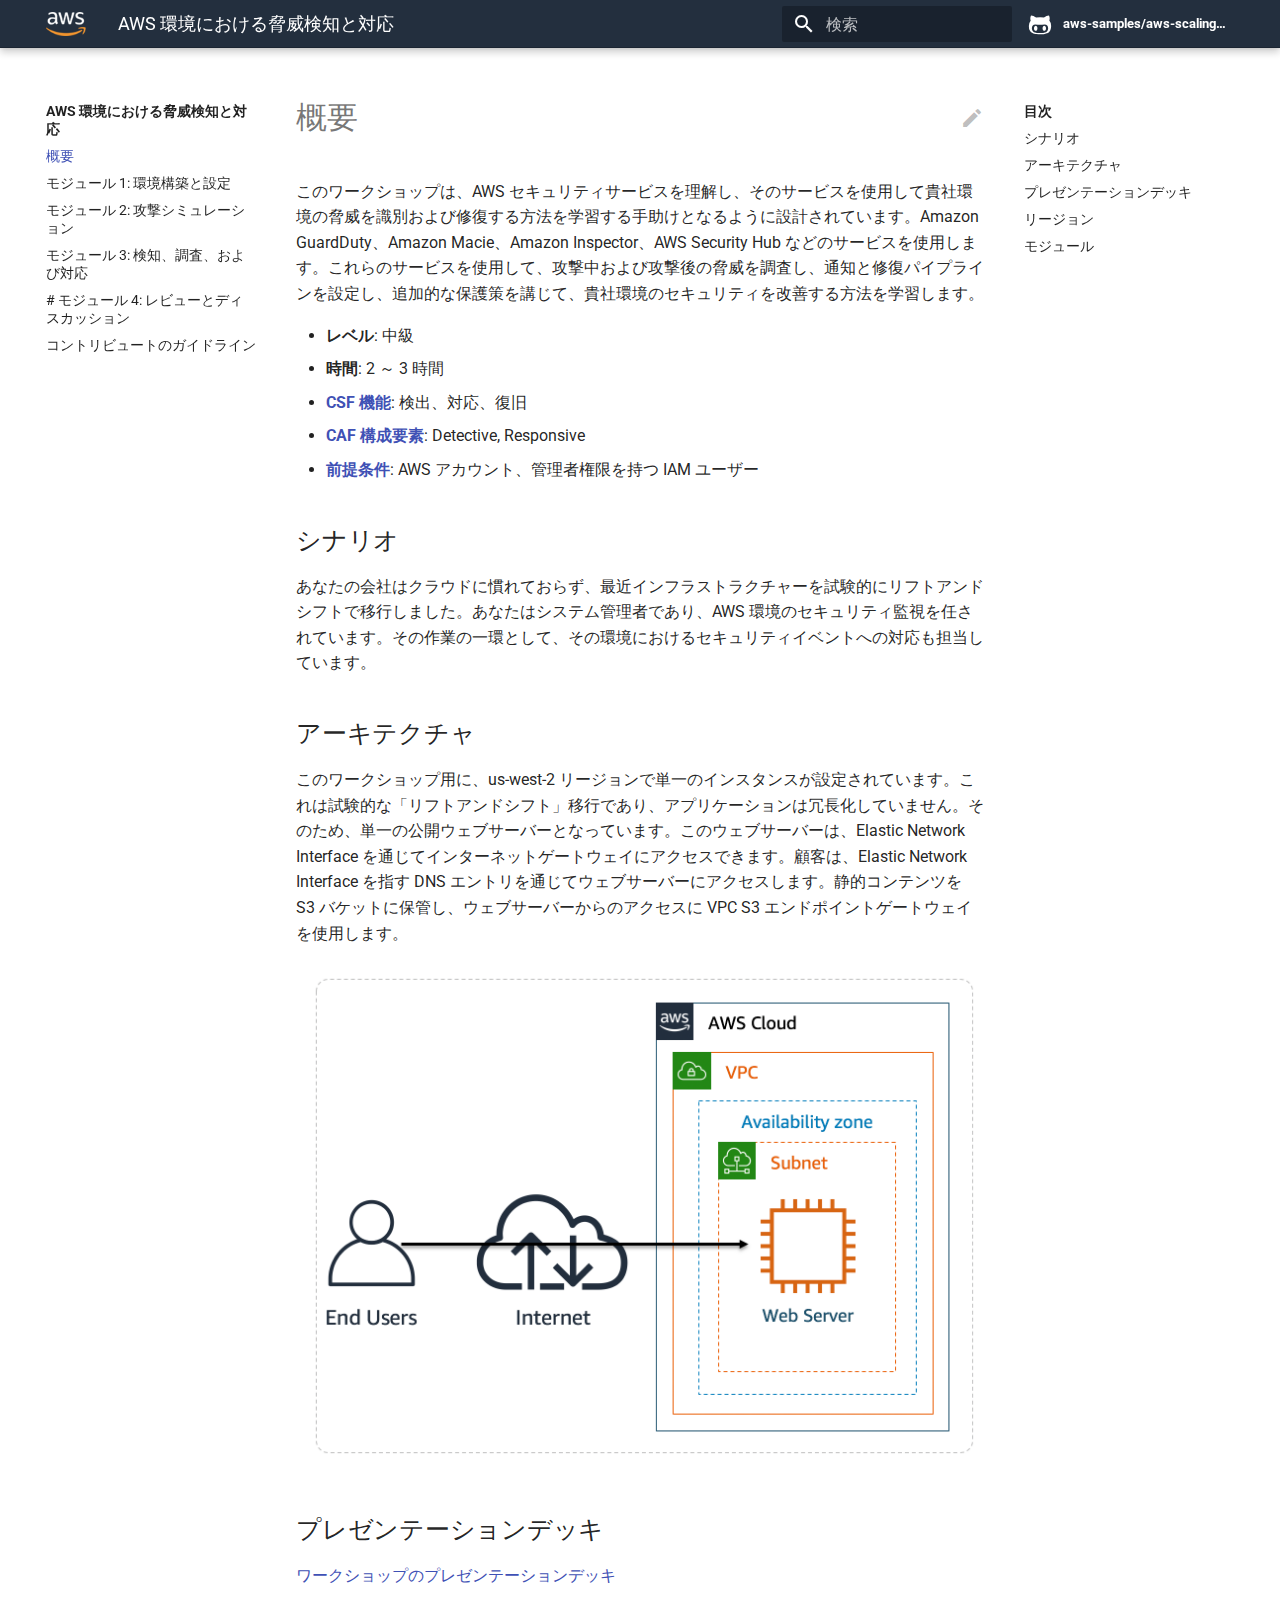
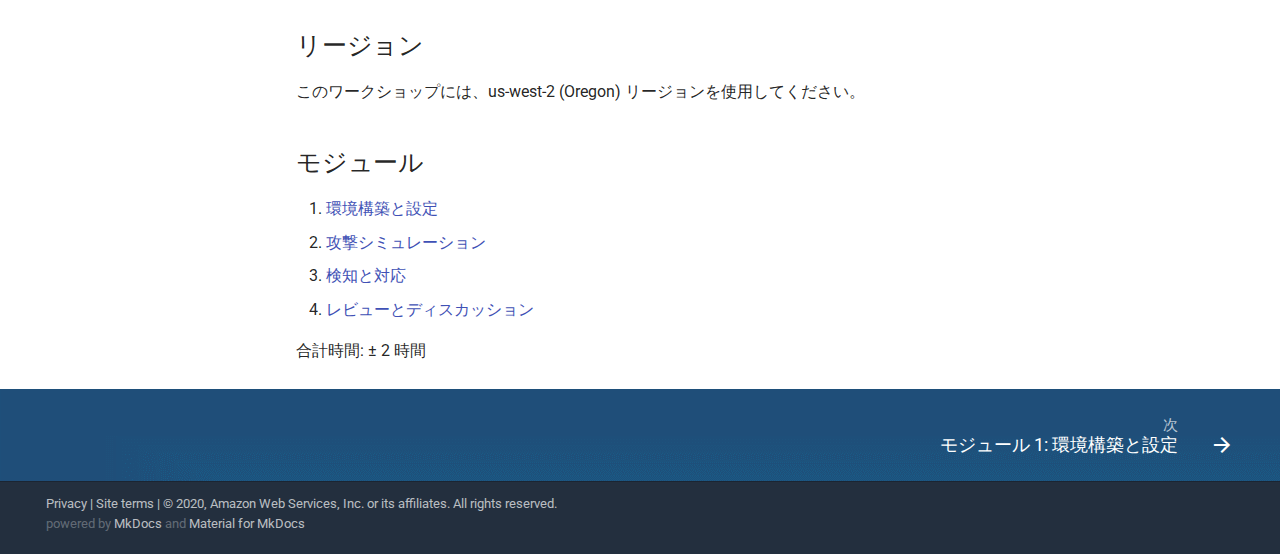
==== commit b114e43f: "Deployed 18841fc with MkDocs version: 1.1.2" ====
--- a/index.html
+++ b/index.html
@@ -1,3 +1,4 @@
+
 
 
 
@@ -7,6 +8,7 @@
     
       <meta charset="utf-8">
       <meta name="viewport" content="width=device-width,initial-scale=1">
+      <meta http-equiv="x-ua-compatible" content="ie=edge">
       
         <meta name="description" content="このワークショップは、AWS セキュリティサービスを理解し、そのサービスを使用して貴社環境の脅威を識別および修復する方法を学習する手助けとなるように設計されています。Amazon GuardDuty、Amazon Macie、Amazon Inspector、AWS Security Hub などのサービスを使用します。これらのサービスを使用して、攻撃中および攻撃後の脅威を調査し、通知と修復パイプラインを設定し、追加的な保護策を講じて、貴社環境のセキュリティを改善する方法を学習します。">
       
@@ -16,8 +18,27 @@
       
         <meta name="author" content="aws-security-workshops@amazon.com">
       
+      
+        <meta name="lang:clipboard.copy" content="クリップボードへコピー">
+      
+        <meta name="lang:clipboard.copied" content="コピーしました">
+      
+        <meta name="lang:search.language" content="jp">
+      
+        <meta name="lang:search.pipeline.stopwords" content="True">
+      
+        <meta name="lang:search.pipeline.trimmer" content="True">
+      
+        <meta name="lang:search.result.none" content="何も見つかりませんでした">
+      
+        <meta name="lang:search.result.one" content="1件見つかりました">
+      
+        <meta name="lang:search.result.other" content="#件見つかりました">
+      
+        <meta name="lang:search.tokenizer" content="[\s\-　、。，．]+">
+      
       <link rel="shortcut icon" href="assets/images/aws-favicon.ico">
-      <meta name="generator" content="mkdocs-1.1.2, mkdocs-material-5.5.6">
+      <meta name="generator" content="mkdocs-1.1.2, mkdocs-material-4.0.2">
     
     
       
@@ -25,18 +46,21 @@
       
     
     
-      <link rel="stylesheet" href="assets/stylesheets/main.63b94e9e.min.css">
-      
-      
-    
+      <link rel="stylesheet" href="assets/stylesheets/application.982221ab.css">
+      
+      
+    
+    
+      <script src="assets/javascripts/modernizr.1f0bcf2b.js"></script>
     
     
       
         <link href="https://fonts.gstatic.com" rel="preconnect" crossorigin>
-        <link rel="stylesheet" href="https://fonts.googleapis.com/css?family=Roboto:300,400,400i,700%7CRoboto+Mono&display=fallback">
-        <style>body,input{font-family:"Roboto",-apple-system,BlinkMacSystemFont,Helvetica,Arial,sans-serif}code,kbd,pre{font-family:"Roboto Mono",SFMono-Regular,Consolas,Menlo,monospace}</style>
-      
-    
+        <link rel="stylesheet" href="https://fonts.googleapis.com/css?family=Roboto:300,400,400i,700|Roboto+Mono">
+        <style>body,input{font-family:"Roboto","Helvetica Neue",Helvetica,Arial,sans-serif}code,kbd,pre{font-family:"Roboto Mono","Courier New",Courier,monospace}</style>
+      
+    
+    <link rel="stylesheet" href="assets/fonts/material-icons.css">
     
     
       <link rel="stylesheet" href="stylesheets/custom.css">
@@ -47,72 +71,86 @@
     
   </head>
   
-  
     <body dir="ltr">
   
-    
+    <svg class="md-svg">
+      <defs>
+        
+        
+          <svg xmlns="http://www.w3.org/2000/svg" width="416" height="448"
+    viewBox="0 0 416 448" id="__github">
+  <path fill="currentColor" d="M160 304q0 10-3.125 20.5t-10.75 19-18.125
+        8.5-18.125-8.5-10.75-19-3.125-20.5 3.125-20.5 10.75-19 18.125-8.5
+        18.125 8.5 10.75 19 3.125 20.5zM320 304q0 10-3.125 20.5t-10.75
+        19-18.125 8.5-18.125-8.5-10.75-19-3.125-20.5 3.125-20.5 10.75-19
+        18.125-8.5 18.125 8.5 10.75 19 3.125 20.5zM360
+        304q0-30-17.25-51t-46.75-21q-10.25 0-48.75 5.25-17.75 2.75-39.25
+        2.75t-39.25-2.75q-38-5.25-48.75-5.25-29.5 0-46.75 21t-17.25 51q0 22 8
+        38.375t20.25 25.75 30.5 15 35 7.375 37.25 1.75h42q20.5 0
+        37.25-1.75t35-7.375 30.5-15 20.25-25.75 8-38.375zM416 260q0 51.75-15.25
+        82.75-9.5 19.25-26.375 33.25t-35.25 21.5-42.5 11.875-42.875 5.5-41.75
+        1.125q-19.5 0-35.5-0.75t-36.875-3.125-38.125-7.5-34.25-12.875-30.25-20.25-21.5-28.75q-15.5-30.75-15.5-82.75
+        0-59.25 34-99-6.75-20.5-6.75-42.5 0-29 12.75-54.5 27 0 47.5 9.875t47.25
+        30.875q36.75-8.75 77.25-8.75 37 0 70 8 26.25-20.5
+        46.75-30.25t47.25-9.75q12.75 25.5 12.75 54.5 0 21.75-6.75 42 34 40 34
+        99.5z" />
+</svg>
+        
+      </defs>
+    </svg>
     <input class="md-toggle" data-md-toggle="drawer" type="checkbox" id="__drawer" autocomplete="off">
     <input class="md-toggle" data-md-toggle="search" type="checkbox" id="__search" autocomplete="off">
-    <label class="md-overlay" for="__drawer"></label>
-    <div data-md-component="skip">
-      
-        
-        <a href="#_1" class="md-skip">
-          コンテンツにスキップ
+    <label class="md-overlay" data-md-component="overlay" for="__drawer"></label>
+    
+      <a href="#_1" tabindex="1" class="md-skip">
+        Skip to content
+      </a>
+    
+    
+      <header class="md-header" data-md-component="header">
+  <nav class="md-header-nav md-grid">
+    <div class="md-flex">
+      <div class="md-flex__cell md-flex__cell--shrink">
+        <a href="https://scaling-threat-detection.awssecworkshops.jp/" title="AWS 環境における脅威検知と対応" class="md-header-nav__button md-logo">
+          
+            <img src="assets/images/aws_smile_logo.png" width="24" height="24">
+          
         </a>
-      
-    </div>
-    <div data-md-component="announce">
-      
-    </div>
-    
-      <header class="md-header" data-md-component="header">
-  <nav class="md-header-nav md-grid" aria-label="Header">
-    <a href="https://scaling-threat-detection.awssecworkshops.jp/" title="AWS 環境における脅威検知と対応" class="md-header-nav__button md-logo" aria-label="AWS 環境における脅威検知と対応">
-      
-  <img src="assets/images/aws_smile_logo.png" alt="logo">
-
-    </a>
-    <label class="md-header-nav__button md-icon" for="__drawer">
-      <svg xmlns="http://www.w3.org/2000/svg" viewBox="0 0 24 24"><path d="M3 6h18v2H3V6m0 5h18v2H3v-2m0 5h18v2H3v-2z"/></svg>
-    </label>
-    <div class="md-header-nav__title" data-md-component="header-title">
-      
-        <div class="md-header-nav__ellipsis">
-          <span class="md-header-nav__topic md-ellipsis">
-            AWS 環境における脅威検知と対応
-          </span>
-          <span class="md-header-nav__topic md-ellipsis">
-            
+      </div>
+      <div class="md-flex__cell md-flex__cell--shrink">
+        <label class="md-icon md-icon--menu md-header-nav__button" for="__drawer"></label>
+      </div>
+      <div class="md-flex__cell md-flex__cell--stretch">
+        <div class="md-flex__ellipsis md-header-nav__title" data-md-component="title">
+          
+            <span class="md-header-nav__topic">
+              AWS 環境における脅威検知と対応
+            </span>
+            <span class="md-header-nav__topic">
               概要
-            
-          </span>
+            </span>
+          
         </div>
-      
-    </div>
-    
-      <label class="md-header-nav__button md-icon" for="__search">
-        <svg xmlns="http://www.w3.org/2000/svg" viewBox="0 0 24 24"><path d="M9.5 3A6.5 6.5 0 0116 9.5c0 1.61-.59 3.09-1.56 4.23l.27.27h.79l5 5-1.5 1.5-5-5v-.79l-.27-.27A6.516 6.516 0 019.5 16 6.5 6.5 0 013 9.5 6.5 6.5 0 019.5 3m0 2C7 5 5 7 5 9.5S7 14 9.5 14 14 12 14 9.5 12 5 9.5 5z"/></svg>
-      </label>
-      
+      </div>
+      <div class="md-flex__cell md-flex__cell--shrink">
+        
+          <label class="md-icon md-icon--search md-header-nav__button" for="__search"></label>
+          
 <div class="md-search" data-md-component="search" role="dialog">
   <label class="md-search__overlay" for="__search"></label>
   <div class="md-search__inner" role="search">
     <form class="md-search__form" name="search">
-      <input type="text" class="md-search__input" name="query" aria-label="検索" placeholder="検索" autocapitalize="off" autocorrect="off" autocomplete="off" spellcheck="false" data-md-component="search-query" data-md-state="active">
-      <label class="md-search__icon md-icon" for="__search">
-        <svg xmlns="http://www.w3.org/2000/svg" viewBox="0 0 24 24"><path d="M9.5 3A6.5 6.5 0 0116 9.5c0 1.61-.59 3.09-1.56 4.23l.27.27h.79l5 5-1.5 1.5-5-5v-.79l-.27-.27A6.516 6.516 0 019.5 16 6.5 6.5 0 013 9.5 6.5 6.5 0 019.5 3m0 2C7 5 5 7 5 9.5S7 14 9.5 14 14 12 14 9.5 12 5 9.5 5z"/></svg>
-        <svg xmlns="http://www.w3.org/2000/svg" viewBox="0 0 24 24"><path d="M20 11v2H8l5.5 5.5-1.42 1.42L4.16 12l7.92-7.92L13.5 5.5 8 11h12z"/></svg>
-      </label>
-      <button type="reset" class="md-search__icon md-icon" aria-label="Clear" data-md-component="search-reset" tabindex="-1">
-        <svg xmlns="http://www.w3.org/2000/svg" viewBox="0 0 24 24"><path d="M19 6.41L17.59 5 12 10.59 6.41 5 5 6.41 10.59 12 5 17.59 6.41 19 12 13.41 17.59 19 19 17.59 13.41 12 19 6.41z"/></svg>
+      <input type="text" class="md-search__input" name="query" placeholder="検索" autocapitalize="off" autocorrect="off" autocomplete="off" spellcheck="false" data-md-component="query" data-md-state="active">
+      <label class="md-icon md-search__icon" for="__search"></label>
+      <button type="reset" class="md-icon md-search__icon" data-md-component="reset" tabindex="-1">
+        &#xE5CD;
       </button>
     </form>
     <div class="md-search__output">
       <div class="md-search__scrollwrap" data-md-scrollfix>
-        <div class="md-search-result" data-md-component="search-result">
+        <div class="md-search-result" data-md-component="result">
           <div class="md-search-result__meta">
-            Initializing search
+            検索キーワードを入力してください
           </div>
           <ol class="md-search-result__list"></ol>
         </div>
@@ -120,55 +158,71 @@
     </div>
   </div>
 </div>
-    
-    
-      <div class="md-header-nav__source">
-        
-<a href="https://github.com/aws-samples/aws-scaling-threat-detection-workshop-jp/" title="リポジトリへ" class="md-source">
-  <div class="md-source__icon md-icon">
-    
-    <svg xmlns="http://www.w3.org/2000/svg" viewBox="0 0 448 512"><path d="M439.55 236.05L244 40.45a28.87 28.87 0 00-40.81 0l-40.66 40.63 51.52 51.52c27.06-9.14 52.68 16.77 43.39 43.68l49.66 49.66c34.23-11.8 61.18 31 35.47 56.69-26.49 26.49-70.21-2.87-56-37.34L240.22 199v121.85c25.3 12.54 22.26 41.85 9.08 55a34.34 34.34 0 01-48.55 0c-17.57-17.6-11.07-46.91 11.25-56v-123c-20.8-8.51-24.6-30.74-18.64-45L142.57 101 8.45 235.14a28.86 28.86 0 000 40.81l195.61 195.6a28.86 28.86 0 0040.8 0l194.69-194.69a28.86 28.86 0 000-40.81z"/></svg>
-  </div>
+        
+      </div>
+      
+        <div class="md-flex__cell md-flex__cell--shrink">
+          <div class="md-header-nav__source">
+            
+
+
+  
+
+<a href="https://github.com/aws-samples/aws-scaling-threat-detection-workshop-jp/" title="リポジトリへ" class="md-source" data-md-source="github">
+  
+    <div class="md-source__icon">
+      <svg viewBox="0 0 24 24" width="24" height="24">
+        <use xlink:href="#__github" width="24" height="24"></use>
+      </svg>
+    </div>
+  
   <div class="md-source__repository">
     aws-samples/aws-scaling-threat-detection-workshop-jp
   </div>
 </a>
-      </div>
-    
+          </div>
+        </div>
+      
+    </div>
   </nav>
 </header>
     
-    <div class="md-container" data-md-component="container">
-      
-        
-      
-      
-        
-      
-      <main class="md-main" data-md-component="main">
-        <div class="md-main__inner md-grid">
+    <div class="md-container">
+      
+        
+      
+      
+      <main class="md-main">
+        <div class="md-main__inner md-grid" data-md-component="container">
           
             
               <div class="md-sidebar md-sidebar--primary" data-md-component="navigation">
                 <div class="md-sidebar__scrollwrap">
                   <div class="md-sidebar__inner">
-                    <nav class="md-nav md-nav--primary" aria-label="Navigation" data-md-level="0">
-  <label class="md-nav__title" for="__drawer">
-    <a href="https://scaling-threat-detection.awssecworkshops.jp/" title="AWS 環境における脅威検知と対応" class="md-nav__button md-logo" aria-label="AWS 環境における脅威検知と対応">
-      
-  <img src="assets/images/aws_smile_logo.png" alt="logo">
-
+                    <nav class="md-nav md-nav--primary" data-md-level="0">
+  <label class="md-nav__title md-nav__title--site" for="__drawer">
+    <a href="https://scaling-threat-detection.awssecworkshops.jp/" title="AWS 環境における脅威検知と対応" class="md-nav__button md-logo">
+      
+        <img src="assets/images/aws_smile_logo.png" width="48" height="48">
+      
     </a>
     AWS 環境における脅威検知と対応
   </label>
   
     <div class="md-nav__source">
       
-<a href="https://github.com/aws-samples/aws-scaling-threat-detection-workshop-jp/" title="リポジトリへ" class="md-source">
-  <div class="md-source__icon md-icon">
-    
-    <svg xmlns="http://www.w3.org/2000/svg" viewBox="0 0 448 512"><path d="M439.55 236.05L244 40.45a28.87 28.87 0 00-40.81 0l-40.66 40.63 51.52 51.52c27.06-9.14 52.68 16.77 43.39 43.68l49.66 49.66c34.23-11.8 61.18 31 35.47 56.69-26.49 26.49-70.21-2.87-56-37.34L240.22 199v121.85c25.3 12.54 22.26 41.85 9.08 55a34.34 34.34 0 01-48.55 0c-17.57-17.6-11.07-46.91 11.25-56v-123c-20.8-8.51-24.6-30.74-18.64-45L142.57 101 8.45 235.14a28.86 28.86 0 000 40.81l195.61 195.6a28.86 28.86 0 0040.8 0l194.69-194.69a28.86 28.86 0 000-40.81z"/></svg>
-  </div>
+
+
+  
+
+<a href="https://github.com/aws-samples/aws-scaling-threat-detection-workshop-jp/" title="リポジトリへ" class="md-source" data-md-source="github">
+  
+    <div class="md-source__icon">
+      <svg viewBox="0 0 24 24" width="24" height="24">
+        <use xlink:href="#__github" width="24" height="24"></use>
+      </svg>
+    </div>
+  
   <div class="md-source__repository">
     aws-samples/aws-scaling-threat-detection-workshop-jp
   </div>
@@ -186,16 +240,13 @@
 
   <li class="md-nav__item md-nav__item--active">
     
-    <input class="md-nav__toggle md-toggle" data-md-toggle="toc" type="checkbox" id="__toc">
+    <input class="md-toggle md-nav__toggle" data-md-toggle="toc" type="checkbox" id="__toc">
     
       
     
     
       <label class="md-nav__link md-nav__link--active" for="__toc">
         概要
-        <span class="md-nav__icon md-icon">
-          <svg xmlns="http://www.w3.org/2000/svg" viewBox="0 0 24 24"><path d="M3 9h14V7H3v2m0 4h14v-2H3v2m0 4h14v-2H3v2m16 0h2v-2h-2v2m0-10v2h2V7h-2m0 6h2v-2h-2v2z"/></svg>
-        </span>
       </label>
     
     <a href="." title="概要" class="md-nav__link md-nav__link--active">
@@ -203,54 +254,53 @@
     </a>
     
       
-<nav class="md-nav md-nav--secondary" aria-label="目次">
-  
-  
-    
-  
-  
-    <label class="md-nav__title" for="__toc">
-      <span class="md-nav__icon md-icon">
-        <svg xmlns="http://www.w3.org/2000/svg" viewBox="0 0 24 24"><path d="M20 11v2H8l5.5 5.5-1.42 1.42L4.16 12l7.92-7.92L13.5 5.5 8 11h12z"/></svg>
-      </span>
-      目次
-    </label>
+<nav class="md-nav md-nav--secondary">
+  
+  
+    
+  
+  
+    <label class="md-nav__title" for="__toc">目次</label>
     <ul class="md-nav__list" data-md-scrollfix>
       
         <li class="md-nav__item">
-  <a href="#_2" class="md-nav__link">
+  <a href="#_2" title="シナリオ" class="md-nav__link">
     シナリオ
   </a>
   
 </li>
       
         <li class="md-nav__item">
-  <a href="#_3" class="md-nav__link">
+  <a href="#_3" title="アーキテクチャ" class="md-nav__link">
     アーキテクチャ
   </a>
   
 </li>
       
         <li class="md-nav__item">
-  <a href="#_4" class="md-nav__link">
+  <a href="#_4" title="プレゼンテーションデッキ" class="md-nav__link">
     プレゼンテーションデッキ
   </a>
   
 </li>
       
         <li class="md-nav__item">
-  <a href="#_5" class="md-nav__link">
+  <a href="#_5" title="リージョン" class="md-nav__link">
     リージョン
   </a>
   
 </li>
       
         <li class="md-nav__item">
-  <a href="#_6" class="md-nav__link">
+  <a href="#_6" title="モジュール" class="md-nav__link">
     モジュール
   </a>
   
 </li>
+      
+      
+      
+      
       
     </ul>
   
@@ -330,54 +380,53 @@
                 <div class="md-sidebar__scrollwrap">
                   <div class="md-sidebar__inner">
                     
-<nav class="md-nav md-nav--secondary" aria-label="目次">
-  
-  
-    
-  
-  
-    <label class="md-nav__title" for="__toc">
-      <span class="md-nav__icon md-icon">
-        <svg xmlns="http://www.w3.org/2000/svg" viewBox="0 0 24 24"><path d="M20 11v2H8l5.5 5.5-1.42 1.42L4.16 12l7.92-7.92L13.5 5.5 8 11h12z"/></svg>
-      </span>
-      目次
-    </label>
+<nav class="md-nav md-nav--secondary">
+  
+  
+    
+  
+  
+    <label class="md-nav__title" for="__toc">目次</label>
     <ul class="md-nav__list" data-md-scrollfix>
       
         <li class="md-nav__item">
-  <a href="#_2" class="md-nav__link">
+  <a href="#_2" title="シナリオ" class="md-nav__link">
     シナリオ
   </a>
   
 </li>
       
         <li class="md-nav__item">
-  <a href="#_3" class="md-nav__link">
+  <a href="#_3" title="アーキテクチャ" class="md-nav__link">
     アーキテクチャ
   </a>
   
 </li>
       
         <li class="md-nav__item">
-  <a href="#_4" class="md-nav__link">
+  <a href="#_4" title="プレゼンテーションデッキ" class="md-nav__link">
     プレゼンテーションデッキ
   </a>
   
 </li>
       
         <li class="md-nav__item">
-  <a href="#_5" class="md-nav__link">
+  <a href="#_5" title="リージョン" class="md-nav__link">
     リージョン
   </a>
   
 </li>
       
         <li class="md-nav__item">
-  <a href="#_6" class="md-nav__link">
+  <a href="#_6" title="モジュール" class="md-nav__link">
     モジュール
   </a>
   
 </li>
+      
+      
+      
+      
       
     </ul>
   
@@ -391,12 +440,7 @@
             <article class="md-content__inner md-typeset">
               
                 
-                  <a href="https://github.com/aws-samples/aws-scaling-threat-detection-workshop-jp/edit/master/docs/index.md" title="編集" class="md-content__button md-icon">
-                    <svg xmlns="http://www.w3.org/2000/svg" viewBox="0 0 24 24"><path d="M20.71 7.04c.39-.39.39-1.04 0-1.41l-2.34-2.34c-.37-.39-1.02-.39-1.41 0l-1.84 1.83 3.75 3.75M3 17.25V21h3.75L17.81 9.93l-3.75-3.75L3 17.25z"/></svg>
-                  </a>
-                
-                
-                  
+                  <a href="https://github.com/aws-samples/aws-scaling-threat-detection-workshop-jp/edit/master/docs/index.md" title="編集" class="md-icon md-content__icon">&#xE3C9;</a>
                 
                 
                 <h1 id="_1">概要</h1>
@@ -426,6 +470,8 @@
 </ol>
 <p>合計時間: ± 2 時間</p>
                 
+                  
+                
               
               
                 
@@ -441,20 +487,20 @@
 <footer class="md-footer">
   
     <div class="md-footer-nav">
-      <nav class="md-footer-nav__inner md-grid" aria-label="Footer">
-        
-        
-          <a href="01-environment-setup/" title="モジュール 1: 環境構築と設定" class="md-footer-nav__link md-footer-nav__link--next" rel="next">
-            <div class="md-footer-nav__title">
-              <div class="md-ellipsis">
+      <nav class="md-footer-nav__inner md-grid">
+        
+        
+          <a href="01-environment-setup/" title="モジュール 1: 環境構築と設定" class="md-flex md-footer-nav__link md-footer-nav__link--next" rel="next">
+            <div class="md-flex__cell md-flex__cell--stretch md-footer-nav__title">
+              <span class="md-flex__ellipsis">
                 <span class="md-footer-nav__direction">
                   次
                 </span>
                 モジュール 1: 環境構築と設定
-              </div>
+              </span>
             </div>
-            <div class="md-footer-nav__button md-icon">
-              <svg xmlns="http://www.w3.org/2000/svg" viewBox="0 0 24 24"><path d="M4 11v2h12l-5.5 5.5 1.42 1.42L19.84 12l-7.92-7.92L10.5 5.5 16 11H4z"/></svg>
+            <div class="md-flex__cell md-flex__cell--shrink">
+              <i class="md-icon md-icon--arrow-forward md-footer-nav__button"></i>
             </div>
           </a>
         
@@ -469,49 +515,23 @@
             <a href="https://aws.amazon.com/privacy/" target="_blank">Privacy</a> | <a href="https://aws.amazon.com/terms/" target="_blank">Site terms</a> | &copy; 2020, Amazon Web Services, Inc. or its affiliates. All rights reserved.
           </div>
         
-        Made with
-        <a href="https://squidfunk.github.io/mkdocs-material/" target="_blank" rel="noopener">
-          Material for MkDocs
-        </a>
+        powered by
+        <a href="https://www.mkdocs.org">MkDocs</a>
+        and
+        <a href="https://squidfunk.github.io/mkdocs-material/">
+          Material for MkDocs</a>
       </div>
       
   <div class="md-footer-social">
-    
-      
-      
-        
-        
-      
-      <a href="https://awssecworkshops.com" target="_blank" rel="noopener" title="awssecworkshops.com" class="md-footer-social__link">
-        <svg xmlns="http://www.w3.org/2000/svg" viewBox="0 0 576 512"><path d="M280.37 148.26L96 300.11V464a16 16 0 0016 16l112.06-.29a16 16 0 0015.92-16V368a16 16 0 0116-16h64a16 16 0 0116 16v95.64a16 16 0 0016 16.05L464 480a16 16 0 0016-16V300L295.67 148.26a12.19 12.19 0 00-15.3 0zM571.6 251.47L488 182.56V44.05a12 12 0 00-12-12h-56a12 12 0 00-12 12v72.61L318.47 43a48 48 0 00-61 0L4.34 251.47a12 12 0 00-1.6 16.9l25.5 31A12 12 0 0045.15 301l235.22-193.74a12.19 12.19 0 0115.3 0L530.9 301a12 12 0 0016.9-1.6l25.5-31a12 12 0 00-1.7-16.93z"/></svg>
-      </a>
-    
-      
-      
-        
-        
-      
-      <a href="https://aws.amazon.com/security/" target="_blank" rel="noopener" title="aws.amazon.com" class="md-footer-social__link">
-        <svg xmlns="http://www.w3.org/2000/svg" viewBox="0 0 512 512"><path d="M466.5 83.7l-192-80a48.15 48.15 0 00-36.9 0l-192 80C27.7 91.1 16 108.6 16 128c0 198.5 114.5 335.7 221.5 380.3 11.8 4.9 25.1 4.9 36.9 0C360.1 472.6 496 349.3 496 128c0-19.4-11.7-36.9-29.5-44.3zM256.1 446.3l-.1-381 175.9 73.3c-3.3 151.4-82.1 261.1-175.8 307.7z"/></svg>
-      </a>
-    
-      
-      
-        
-        
-      
-      <a href="https://twitter.com/awssecurityinfo?lang=en" target="_blank" rel="noopener" title="twitter.com" class="md-footer-social__link">
-        <svg xmlns="http://www.w3.org/2000/svg" viewBox="0 0 512 512"><path d="M459.37 151.716c.325 4.548.325 9.097.325 13.645 0 138.72-105.583 298.558-298.558 298.558-59.452 0-114.68-17.219-161.137-47.106 8.447.974 16.568 1.299 25.34 1.299 49.055 0 94.213-16.568 130.274-44.832-46.132-.975-84.792-31.188-98.112-72.772 6.498.974 12.995 1.624 19.818 1.624 9.421 0 18.843-1.3 27.614-3.573-48.081-9.747-84.143-51.98-84.143-102.985v-1.299c13.969 7.797 30.214 12.67 47.431 13.319-28.264-18.843-46.781-51.005-46.781-87.391 0-19.492 5.197-37.36 14.294-52.954 51.655 63.675 129.3 105.258 216.365 109.807-1.624-7.797-2.599-15.918-2.599-24.04 0-57.828 46.782-104.934 104.934-104.934 30.213 0 57.502 12.67 76.67 33.137 23.715-4.548 46.456-13.32 66.599-25.34-7.798 24.366-24.366 44.833-46.132 57.827 21.117-2.273 41.584-8.122 60.426-16.243-14.292 20.791-32.161 39.308-52.628 54.253z"/></svg>
-      </a>
-    
-      
-      
-        
-        
-      
-      <a href="https://aws.amazon.com/blogs/security/" target="_blank" rel="noopener" title="aws.amazon.com" class="md-footer-social__link">
-        <svg xmlns="http://www.w3.org/2000/svg" viewBox="0 0 448 512"><path d="M400 32H48C21.49 32 0 53.49 0 80v352c0 26.51 21.49 48 48 48h352c26.51 0 48-21.49 48-48V80c0-26.51-21.49-48-48-48zM112 416c-26.51 0-48-21.49-48-48s21.49-48 48-48 48 21.49 48 48-21.49 48-48 48zm157.533 0h-34.335c-6.011 0-11.051-4.636-11.442-10.634-5.214-80.05-69.243-143.92-149.123-149.123-5.997-.39-10.633-5.431-10.633-11.441v-34.335c0-6.535 5.468-11.777 11.994-11.425 110.546 5.974 198.997 94.536 204.964 204.964.352 6.526-4.89 11.994-11.425 11.994zm103.027 0h-34.334c-6.161 0-11.175-4.882-11.427-11.038-5.598-136.535-115.204-246.161-251.76-251.76C68.882 152.949 64 147.935 64 141.774V107.44c0-6.454 5.338-11.664 11.787-11.432 167.83 6.025 302.21 141.191 308.205 308.205.232 6.449-4.978 11.787-11.432 11.787z"/></svg>
-      </a>
+    <link rel="stylesheet" href="assets/fonts/font-awesome.css">
+    
+      <a href="https://awssecworkshops.com" class="md-footer-social__link fa fa-"></a>
+    
+      <a href="https://aws.amazon.com/security/" class="md-footer-social__link fa fa-"></a>
+    
+      <a href="https://twitter.com/awssecurityinfo?lang=en" class="md-footer-social__link fa fa-"></a>
+    
+      <a href="https://aws.amazon.com/blogs/security/" class="md-footer-social__link fa fa-"></a>
     
   </div>
 
@@ -521,18 +541,26 @@
       
     </div>
     
-      <script src="assets/javascripts/vendor.d1f5a259.min.js"></script>
-      <script src="assets/javascripts/bundle.d5fec882.min.js"></script><script id="__lang" type="application/json">{"clipboard.copy": "\u30af\u30ea\u30c3\u30d7\u30dc\u30fc\u30c9\u3078\u30b3\u30d4\u30fc", "clipboard.copied": "\u30b3\u30d4\u30fc\u3057\u307e\u3057\u305f", "search.config.lang": "ja", "search.config.pipeline": "trimmer, stemmer", "search.config.separator": "[\\s\\-\u3000\u3001\u3002\uff0c\uff0e]+", "search.result.placeholder": "\u691c\u7d22\u30ad\u30fc\u30ef\u30fc\u30c9\u3092\u5165\u529b\u3057\u3066\u304f\u3060\u3055\u3044", "search.result.none": "\u4f55\u3082\u898b\u3064\u304b\u308a\u307e\u305b\u3093\u3067\u3057\u305f", "search.result.one": "1\u4ef6\u898b\u3064\u304b\u308a\u307e\u3057\u305f", "search.result.other": "#\u4ef6\u898b\u3064\u304b\u308a\u307e\u3057\u305f"}</script>
-      
-      <script>
-        app = initialize({
-          base: ".",
-          features: [],
-          search: Object.assign({
-            worker: "assets/javascripts/worker/search.fae956e7.min.js"
-          }, typeof search !== "undefined" && search)
-        })
-      </script>
+      <script src="assets/javascripts/application.d9aa80ab.js"></script>
+      
+        
+        
+          
+          <script src="assets/javascripts/lunr/lunr.stemmer.support.js"></script>
+          
+            
+              
+                <script src="assets/javascripts/lunr/tinyseg.js"></script>
+              
+              
+                <script src="assets/javascripts/lunr/lunr.jp.js"></script>
+              
+            
+          
+          
+        
+      
+      <script>app.initialize({version:"1.1.2",url:{base:"."}})</script>
       
     
   </body>
--- a/assets/stylesheets/application.982221ab.css
+++ b/assets/stylesheets/application.982221ab.css
@@ -0,0 +1 @@
+@charset "UTF-8";html{box-sizing:border-box}*,:after,:before{box-sizing:inherit}html{-webkit-text-size-adjust:none;-moz-text-size-adjust:none;-ms-text-size-adjust:none;text-size-adjust:none}body{margin:0}hr{overflow:visible;box-sizing:content-box}a{-webkit-text-decoration-skip:objects}a,button,input,label{-webkit-tap-highlight-color:transparent}a{color:inherit;text-decoration:none}small,sub,sup{font-size:80%}sub,sup{position:relative;line-height:0;vertical-align:baseline}sub{bottom:-.25em}sup{top:-.5em}img{border-style:none}table{border-collapse:separate;border-spacing:0}td,th{font-weight:400;vertical-align:top}button{margin:0;padding:0;border:0;outline-style:none;background:transparent;font-size:inherit}input{border:0;outline:0}.md-clipboard:before,.md-icon,.md-nav__button,.md-nav__link:after,.md-nav__title:before,.md-search-result__article--document:before,.md-source-file:before,.md-typeset .admonition>.admonition-title:before,.md-typeset .admonition>summary:before,.md-typeset .critic.comment:before,.md-typeset .footnote-backref,.md-typeset .task-list-control .task-list-indicator:before,.md-typeset details>.admonition-title:before,.md-typeset details>summary:before,.md-typeset summary:after{font-family:Material Icons;font-style:normal;font-variant:normal;font-weight:400;line-height:1;text-transform:none;white-space:nowrap;speak:none;word-wrap:normal;direction:ltr}.md-content__icon,.md-footer-nav__button,.md-header-nav__button,.md-nav__button,.md-nav__title:before,.md-search-result__article--document:before{display:inline-block;margin:.2rem;padding:.4rem;font-size:1.2rem;cursor:pointer}.md-icon--arrow-back:before{content:""}.md-icon--arrow-forward:before{content:""}.md-icon--menu:before{content:""}.md-icon--search:before{content:""}[dir=rtl] .md-icon--arrow-back:before{content:""}[dir=rtl] .md-icon--arrow-forward:before{content:""}body{-webkit-font-smoothing:antialiased;-moz-osx-font-smoothing:grayscale}body,input{color:rgba(0,0,0,.87);-webkit-font-feature-settings:"kern","liga";font-feature-settings:"kern","liga";font-family:Helvetica Neue,Helvetica,Arial,sans-serif}code,kbd,pre{color:rgba(0,0,0,.87);-webkit-font-feature-settings:"kern";font-feature-settings:"kern";font-family:Courier New,Courier,monospace}.md-typeset{font-size:.8rem;line-height:1.6;-webkit-print-color-adjust:exact}.md-typeset blockquote,.md-typeset ol,.md-typeset p,.md-typeset ul{margin:1em 0}.md-typeset h1{margin:0 0 2rem;color:rgba(0,0,0,.54);font-size:1.5625rem;line-height:1.3}.md-typeset h1,.md-typeset h2{font-weight:300;letter-spacing:-.01em}.md-typeset h2{margin:2rem 0 .8rem;font-size:1.25rem;line-height:1.4}.md-typeset h3{margin:1.6rem 0 .8rem;font-size:1rem;font-weight:400;letter-spacing:-.01em;line-height:1.5}.md-typeset h2+h3{margin-top:.8rem}.md-typeset h4{font-size:.8rem}.md-typeset h4,.md-typeset h5,.md-typeset h6{margin:.8rem 0;font-weight:700;letter-spacing:-.01em}.md-typeset h5,.md-typeset h6{color:rgba(0,0,0,.54);font-size:.64rem}.md-typeset h5{text-transform:uppercase}.md-typeset hr{margin:1.5em 0;border-bottom:.05rem dotted rgba(0,0,0,.26)}.md-typeset a{color:#3f51b5;word-break:break-word}.md-typeset a,.md-typeset a:before{transition:color .125s}.md-typeset a:active,.md-typeset a:hover{color:#536dfe}.md-typeset code,.md-typeset pre{background-color:hsla(0,0%,92.5%,.5);color:#37474f;font-size:85%;direction:ltr}.md-typeset code{margin:0 .29412em;padding:.07353em 0;border-radius:.1rem;box-shadow:.29412em 0 0 hsla(0,0%,92.5%,.5),-.29412em 0 0 hsla(0,0%,92.5%,.5);word-break:break-word;-webkit-box-decoration-break:clone;box-decoration-break:clone}.md-typeset h1 code,.md-typeset h2 code,.md-typeset h3 code,.md-typeset h4 code,.md-typeset h5 code,.md-typeset h6 code{margin:0;background-color:transparent;box-shadow:none}.md-typeset a>code{margin:inherit;padding:inherit;border-radius:none;background-color:inherit;color:inherit;box-shadow:none}.md-typeset pre{position:relative;margin:1em 0;border-radius:.1rem;line-height:1.4;-webkit-overflow-scrolling:touch}.md-typeset pre>code{display:block;margin:0;padding:.525rem .6rem;background-color:transparent;font-size:inherit;box-shadow:none;-webkit-box-decoration-break:none;box-decoration-break:none;overflow:auto}.md-typeset pre>code::-webkit-scrollbar{width:.2rem;height:.2rem}.md-typeset pre>code::-webkit-scrollbar-thumb{background-color:rgba(0,0,0,.26)}.md-typeset pre>code::-webkit-scrollbar-thumb:hover{background-color:#536dfe}.md-typeset kbd{padding:0 .29412em;border-radius:.15rem;border:.05rem solid #c9c9c9;border-bottom-color:#bcbcbc;background-color:#fcfcfc;color:#555;font-size:85%;box-shadow:0 .05rem 0 #b0b0b0;word-break:break-word}.md-typeset mark{margin:0 .25em;padding:.0625em 0;border-radius:.1rem;background-color:rgba(255,235,59,.5);box-shadow:.25em 0 0 rgba(255,235,59,.5),-.25em 0 0 rgba(255,235,59,.5);word-break:break-word;-webkit-box-decoration-break:clone;box-decoration-break:clone}.md-typeset abbr{border-bottom:.05rem dotted rgba(0,0,0,.54);text-decoration:none;cursor:help}.md-typeset small{opacity:.75}.md-typeset sub,.md-typeset sup{margin-left:.07812em}[dir=rtl] .md-typeset sub,[dir=rtl] .md-typeset sup{margin-right:.07812em;margin-left:0}.md-typeset blockquote{padding-left:.6rem;border-left:.2rem solid rgba(0,0,0,.26);color:rgba(0,0,0,.54)}[dir=rtl] .md-typeset blockquote{padding-right:.6rem;padding-left:0;border-right:.2rem solid rgba(0,0,0,.26);border-left:initial}.md-typeset ul{list-style-type:disc}.md-typeset ol,.md-typeset ul{margin-left:.625em;padding:0}[dir=rtl] .md-typeset ol,[dir=rtl] .md-typeset ul{margin-right:.625em;margin-left:0}.md-typeset ol ol,.md-typeset ul ol{list-style-type:lower-alpha}.md-typeset ol ol ol,.md-typeset ul ol ol{list-style-type:lower-roman}.md-typeset ol li,.md-typeset ul li{margin-bottom:.5em;margin-left:1.25em}[dir=rtl] .md-typeset ol li,[dir=rtl] .md-typeset ul li{margin-right:1.25em;margin-left:0}.md-typeset ol li blockquote,.md-typeset ol li p,.md-typeset ul li blockquote,.md-typeset ul li p{margin:.5em 0}.md-typeset ol li:last-child,.md-typeset ul li:last-child{margin-bottom:0}.md-typeset ol li ol,.md-typeset ol li ul,.md-typeset ul li ol,.md-typeset ul li ul{margin:.5em 0 .5em .625em}[dir=rtl] .md-typeset ol li ol,[dir=rtl] .md-typeset ol li ul,[dir=rtl] .md-typeset ul li ol,[dir=rtl] .md-typeset ul li ul{margin-right:.625em;margin-left:0}.md-typeset dd{margin:1em 0 1em 1.875em}[dir=rtl] .md-typeset dd{margin-right:1.875em;margin-left:0}.md-typeset iframe,.md-typeset img,.md-typeset svg{max-width:100%}.md-typeset table:not([class]){box-shadow:0 2px 2px 0 rgba(0,0,0,.14),0 1px 5px 0 rgba(0,0,0,.12),0 3px 1px -2px rgba(0,0,0,.2);display:inline-block;max-width:100%;border-radius:.1rem;font-size:.64rem;overflow:auto;-webkit-overflow-scrolling:touch}.md-typeset table:not([class])+*{margin-top:1.5em}.md-typeset table:not([class]) td:not([align]),.md-typeset table:not([class]) th:not([align]){text-align:left}[dir=rtl] .md-typeset table:not([class]) td:not([align]),[dir=rtl] .md-typeset table:not([class]) th:not([align]){text-align:right}.md-typeset table:not([class]) th{min-width:5rem;padding:.6rem .8rem;background-color:rgba(0,0,0,.54);color:#fff;vertical-align:top}.md-typeset table:not([class]) td{padding:.6rem .8rem;border-top:.05rem solid rgba(0,0,0,.07);vertical-align:top}.md-typeset table:not([class]) tr{transition:background-color .125s}.md-typeset table:not([class]) tr:hover{background-color:rgba(0,0,0,.035);box-shadow:inset 0 .05rem 0 #fff}.md-typeset table:not([class]) tr:first-child td{border-top:0}.md-typeset table:not([class]) a{word-break:normal}.md-typeset__scrollwrap{margin:1em -.8rem;overflow-x:auto;-webkit-overflow-scrolling:touch}.md-typeset .md-typeset__table{display:inline-block;margin-bottom:.5em;padding:0 .8rem}.md-typeset .md-typeset__table table{display:table;width:100%;margin:0;overflow:hidden}html{font-size:125%;overflow-x:hidden}body,html{height:100%}body{position:relative;font-size:.5rem}hr{display:block;height:.05rem;padding:0;border:0}.md-svg{display:none}.md-grid{max-width:61rem;margin-right:auto;margin-left:auto}.md-container,.md-main{overflow:auto}.md-container{display:table;width:100%;height:100%;padding-top:2.4rem;table-layout:fixed}.md-main{display:table-row;height:100%}.md-main__inner{height:100%;padding-top:1.5rem;padding-bottom:.05rem}.md-toggle{display:none}.md-overlay{position:fixed;top:0;width:0;height:0;transition:width 0s .25s,height 0s .25s,opacity .25s;background-color:rgba(0,0,0,.54);opacity:0;z-index:3}.md-flex{display:table}.md-flex__cell{display:table-cell;position:relative;vertical-align:top}.md-flex__cell--shrink{width:0}.md-flex__cell--stretch{display:table;width:100%;table-layout:fixed}.md-flex__ellipsis{display:table-cell;text-overflow:ellipsis;white-space:nowrap;overflow:hidden}.md-skip{position:fixed;width:.05rem;height:.05rem;margin:.5rem;padding:.3rem .5rem;clip:rect(.05rem);-webkit-transform:translateY(.4rem);transform:translateY(.4rem);border-radius:.1rem;background-color:rgba(0,0,0,.87);color:#fff;font-size:.64rem;opacity:0;overflow:hidden}.md-skip:focus{width:auto;height:auto;clip:auto;-webkit-transform:translateX(0);transform:translateX(0);transition:opacity .175s 75ms,-webkit-transform .25s cubic-bezier(.4,0,.2,1);transition:transform .25s cubic-bezier(.4,0,.2,1),opacity .175s 75ms;transition:transform .25s cubic-bezier(.4,0,.2,1),opacity .175s 75ms,-webkit-transform .25s cubic-bezier(.4,0,.2,1);opacity:1;z-index:10}@page{margin:25mm}.md-clipboard{position:absolute;top:.3rem;right:.3rem;width:1.4rem;height:1.4rem;border-radius:.1rem;font-size:.8rem;cursor:pointer;z-index:1;-webkit-backface-visibility:hidden;backface-visibility:hidden}.md-clipboard:before{transition:color .25s,opacity .25s;color:rgba(0,0,0,.07);content:"\E14D"}.codehilite:hover .md-clipboard:before,.md-typeset .highlight:hover .md-clipboard:before,pre:hover .md-clipboard:before{color:rgba(0,0,0,.54)}.md-clipboard:focus:before,.md-clipboard:hover:before{color:#536dfe}.md-clipboard__message{display:block;position:absolute;top:0;right:1.7rem;padding:.3rem .5rem;-webkit-transform:translateX(.4rem);transform:translateX(.4rem);transition:opacity .175s,-webkit-transform .25s cubic-bezier(.9,.1,.9,0);transition:transform .25s cubic-bezier(.9,.1,.9,0),opacity .175s;transition:transform .25s cubic-bezier(.9,.1,.9,0),opacity .175s,-webkit-transform .25s cubic-bezier(.9,.1,.9,0);border-radius:.1rem;background-color:rgba(0,0,0,.54);color:#fff;font-size:.64rem;white-space:nowrap;opacity:0;pointer-events:none}.md-clipboard__message--active{-webkit-transform:translateX(0);transform:translateX(0);transition:opacity .175s 75ms,-webkit-transform .25s cubic-bezier(.4,0,.2,1);transition:transform .25s cubic-bezier(.4,0,.2,1),opacity .175s 75ms;transition:transform .25s cubic-bezier(.4,0,.2,1),opacity .175s 75ms,-webkit-transform .25s cubic-bezier(.4,0,.2,1);opacity:1;pointer-events:auto}.md-clipboard__message:before{content:attr(aria-label)}.md-clipboard__message:after{display:block;position:absolute;top:50%;right:-.2rem;width:0;margin-top:-.2rem;border-color:transparent rgba(0,0,0,.54);border-style:solid;border-width:.2rem 0 .2rem .2rem;content:""}.md-content__inner{margin:0 .8rem 1.2rem;padding-top:.6rem}.md-content__inner:before{display:block;height:.4rem;content:""}.md-content__inner>:last-child{margin-bottom:0}.md-content__icon{position:relative;margin:.4rem 0;padding:0;float:right}.md-typeset .md-content__icon{color:rgba(0,0,0,.26)}.md-header{position:fixed;top:0;right:0;left:0;height:2.4rem;transition:background-color .25s,color .25s;background-color:#3f51b5;color:#fff;box-shadow:none;z-index:2;-webkit-backface-visibility:hidden;backface-visibility:hidden}.no-js .md-header{transition:none;box-shadow:none}.md-header[data-md-state=shadow]{transition:background-color .25s,color .25s,box-shadow .25s;box-shadow:0 0 .2rem rgba(0,0,0,.1),0 .2rem .4rem rgba(0,0,0,.2)}.md-header-nav{padding:0 .2rem}.md-header-nav__button{position:relative;transition:opacity .25s;z-index:1}.md-header-nav__button:hover{opacity:.7}.md-header-nav__button.md-logo *{display:block}.no-js .md-header-nav__button.md-icon--search{display:none}.md-header-nav__topic{display:block;position:absolute;transition:opacity .15s,-webkit-transform .4s cubic-bezier(.1,.7,.1,1);transition:transform .4s cubic-bezier(.1,.7,.1,1),opacity .15s;transition:transform .4s cubic-bezier(.1,.7,.1,1),opacity .15s,-webkit-transform .4s cubic-bezier(.1,.7,.1,1);text-overflow:ellipsis;white-space:nowrap;overflow:hidden}.md-header-nav__topic+.md-header-nav__topic{-webkit-transform:translateX(1.25rem);transform:translateX(1.25rem);transition:opacity .15s,-webkit-transform .4s cubic-bezier(1,.7,.1,.1);transition:transform .4s cubic-bezier(1,.7,.1,.1),opacity .15s;transition:transform .4s cubic-bezier(1,.7,.1,.1),opacity .15s,-webkit-transform .4s cubic-bezier(1,.7,.1,.1);opacity:0;z-index:-1;pointer-events:none}[dir=rtl] .md-header-nav__topic+.md-header-nav__topic{-webkit-transform:translateX(-1.25rem);transform:translateX(-1.25rem)}.no-js .md-header-nav__topic{position:static}.no-js .md-header-nav__topic+.md-header-nav__topic{display:none}.md-header-nav__title{padding:0 1rem;font-size:.9rem;line-height:2.4rem}.md-header-nav__title[data-md-state=active] .md-header-nav__topic{-webkit-transform:translateX(-1.25rem);transform:translateX(-1.25rem);transition:opacity .15s,-webkit-transform .4s cubic-bezier(1,.7,.1,.1);transition:transform .4s cubic-bezier(1,.7,.1,.1),opacity .15s;transition:transform .4s cubic-bezier(1,.7,.1,.1),opacity .15s,-webkit-transform .4s cubic-bezier(1,.7,.1,.1);opacity:0;z-index:-1;pointer-events:none}[dir=rtl] .md-header-nav__title[data-md-state=active] .md-header-nav__topic{-webkit-transform:translateX(1.25rem);transform:translateX(1.25rem)}.md-header-nav__title[data-md-state=active] .md-header-nav__topic+.md-header-nav__topic{-webkit-transform:translateX(0);transform:translateX(0);transition:opacity .15s,-webkit-transform .4s cubic-bezier(.1,.7,.1,1);transition:transform .4s cubic-bezier(.1,.7,.1,1),opacity .15s;transition:transform .4s cubic-bezier(.1,.7,.1,1),opacity .15s,-webkit-transform .4s cubic-bezier(.1,.7,.1,1);opacity:1;z-index:0;pointer-events:auto}.md-header-nav__source{display:none}.md-hero{transition:background .25s;background-color:#3f51b5;color:#fff;font-size:1rem;overflow:hidden}.md-hero__inner{margin-top:1rem;padding:.8rem .8rem .4rem;transition:opacity .25s,-webkit-transform .4s cubic-bezier(.1,.7,.1,1);transition:transform .4s cubic-bezier(.1,.7,.1,1),opacity .25s;transition:transform .4s cubic-bezier(.1,.7,.1,1),opacity .25s,-webkit-transform .4s cubic-bezier(.1,.7,.1,1);transition-delay:.1s}[data-md-state=hidden] .md-hero__inner{pointer-events:none;-webkit-transform:translateY(.625rem);transform:translateY(.625rem);transition:opacity .1s 0s,-webkit-transform 0s .4s;transition:transform 0s .4s,opacity .1s 0s;transition:transform 0s .4s,opacity .1s 0s,-webkit-transform 0s .4s;opacity:0}.md-hero--expand .md-hero__inner{margin-bottom:1.2rem}.md-footer-nav{background-color:rgba(0,0,0,.87);color:#fff}.md-footer-nav__inner{padding:.2rem;overflow:auto}.md-footer-nav__link{padding-top:1.4rem;padding-bottom:.4rem;transition:opacity .25s}.md-footer-nav__link:hover{opacity:.7}.md-footer-nav__link--prev{width:25%;float:left}[dir=rtl] .md-footer-nav__link--prev{float:right}.md-footer-nav__link--next{width:75%;float:right;text-align:right}[dir=rtl] .md-footer-nav__link--next{float:left;text-align:left}.md-footer-nav__button{transition:background .25s}.md-footer-nav__title{position:relative;padding:0 1rem;font-size:.9rem;line-height:2.4rem}.md-footer-nav__direction{position:absolute;right:0;left:0;margin-top:-1rem;padding:0 1rem;color:hsla(0,0%,100%,.7);font-size:.75rem}.md-footer-meta{background-color:rgba(0,0,0,.895)}.md-footer-meta__inner{padding:.2rem;overflow:auto}html .md-footer-meta.md-typeset a{color:hsla(0,0%,100%,.7)}html .md-footer-meta.md-typeset a:focus,html .md-footer-meta.md-typeset a:hover{color:#fff}.md-footer-copyright{margin:0 .6rem;padding:.4rem 0;color:hsla(0,0%,100%,.3);font-size:.64rem}.md-footer-copyright__highlight{color:hsla(0,0%,100%,.7)}.md-footer-social{margin:0 .4rem;padding:.2rem 0 .6rem}.md-footer-social__link{display:inline-block;width:1.6rem;height:1.6rem;font-size:.8rem;text-align:center}.md-footer-social__link:before{line-height:1.9}.md-nav{font-size:.7rem;line-height:1.3}.md-nav__title{display:block;padding:0 .6rem;font-weight:700;text-overflow:ellipsis;overflow:hidden}.md-nav__title:before{display:none;content:"\E5C4"}[dir=rtl] .md-nav__title:before{content:"\E5C8"}.md-nav__title .md-nav__button{display:none}.md-nav__list{margin:0;padding:0;list-style:none}.md-nav__item{padding:0 .6rem}.md-nav__item:last-child{padding-bottom:.6rem}.md-nav__item .md-nav__item{padding-right:0}[dir=rtl] .md-nav__item .md-nav__item{padding-right:.6rem;padding-left:0}.md-nav__item .md-nav__item:last-child{padding-bottom:0}.md-nav__button img{width:100%;height:auto}.md-nav__link{display:block;margin-top:.625em;transition:color .125s;text-overflow:ellipsis;cursor:pointer;overflow:hidden}.md-nav__item--nested>.md-nav__link:after{content:"\E313"}html .md-nav__link[for=__toc]{display:none}html .md-nav__link[for=__toc]~.md-nav{display:none}html .md-nav__link[for=__toc]+.md-nav__link:after{display:none}.md-nav__link[data-md-state=blur]{color:rgba(0,0,0,.54)}.md-nav__link--active,.md-nav__link:active{color:#3f51b5}.md-nav__item--nested>.md-nav__link{color:inherit}.md-nav__link:focus,.md-nav__link:hover{color:#536dfe}.md-nav__source,.no-js .md-search{display:none}.md-search__overlay{opacity:0;z-index:1}.md-search__form{position:relative}.md-search__input{position:relative;padding:0 2.2rem 0 3.6rem;text-overflow:ellipsis;z-index:2}[dir=rtl] .md-search__input{padding:0 3.6rem 0 2.2rem}.md-search__input::-webkit-input-placeholder{transition:color .25s cubic-bezier(.1,.7,.1,1)}.md-search__input:-ms-input-placeholder{transition:color .25s cubic-bezier(.1,.7,.1,1)}.md-search__input::-ms-input-placeholder{transition:color .25s cubic-bezier(.1,.7,.1,1)}.md-search__input::placeholder{transition:color .25s cubic-bezier(.1,.7,.1,1)}.md-search__input::-webkit-input-placeholder,.md-search__input~.md-search__icon{color:rgba(0,0,0,.54)}.md-search__input:-ms-input-placeholder,.md-search__input~.md-search__icon{color:rgba(0,0,0,.54)}.md-search__input::-ms-input-placeholder,.md-search__input~.md-search__icon{color:rgba(0,0,0,.54)}.md-search__input::placeholder,.md-search__input~.md-search__icon{color:rgba(0,0,0,.54)}.md-search__input::-ms-clear{display:none}.md-search__icon{position:absolute;transition:color .25s cubic-bezier(.1,.7,.1,1),opacity .25s;font-size:1.2rem;cursor:pointer;z-index:2}.md-search__icon:hover{opacity:.7}.md-search__icon[for=__search]{top:.3rem;left:.5rem}[dir=rtl] .md-search__icon[for=__search]{right:.5rem;left:auto}.md-search__icon[for=__search]:before{content:"\E8B6"}.md-search__icon[type=reset]{top:.3rem;right:.5rem;-webkit-transform:scale(.125);transform:scale(.125);transition:opacity .15s,-webkit-transform .15s cubic-bezier(.1,.7,.1,1);transition:transform .15s cubic-bezier(.1,.7,.1,1),opacity .15s;transition:transform .15s cubic-bezier(.1,.7,.1,1),opacity .15s,-webkit-transform .15s cubic-bezier(.1,.7,.1,1);opacity:0}[dir=rtl] .md-search__icon[type=reset]{right:auto;left:.5rem}[data-md-toggle=search]:checked~.md-header .md-search__input:valid~.md-search__icon[type=reset]{-webkit-transform:scale(1);transform:scale(1);opacity:1}[data-md-toggle=search]:checked~.md-header .md-search__input:valid~.md-search__icon[type=reset]:hover{opacity:.7}.md-search__output{position:absolute;width:100%;border-radius:0 0 .1rem .1rem;overflow:hidden;z-index:1}.md-search__scrollwrap{height:100%;background-color:#fff;box-shadow:inset 0 .05rem 0 rgba(0,0,0,.07);overflow-y:auto;-webkit-overflow-scrolling:touch}.md-search-result{color:rgba(0,0,0,.87);word-break:break-word}.md-search-result__meta{padding:0 .8rem;background-color:rgba(0,0,0,.07);color:rgba(0,0,0,.54);font-size:.64rem;line-height:1.8rem}.md-search-result__list{margin:0;padding:0;border-top:.05rem solid rgba(0,0,0,.07);list-style:none}.md-search-result__item{box-shadow:0 -.05rem 0 rgba(0,0,0,.07)}.md-search-result__link{display:block;transition:background .25s;outline:0;overflow:hidden}.md-search-result__link:hover,.md-search-result__link[data-md-state=active]{background-color:rgba(83,109,254,.1)}.md-search-result__link:hover .md-search-result__article:before,.md-search-result__link[data-md-state=active] .md-search-result__article:before{opacity:.7}.md-search-result__link:last-child .md-search-result__teaser{margin-bottom:.6rem}.md-search-result__article{position:relative;padding:0 .8rem;overflow:auto}.md-search-result__article--document:before{position:absolute;left:0;margin:.1rem;transition:opacity .25s;color:rgba(0,0,0,.54);content:"\E880"}[dir=rtl] .md-search-result__article--document:before{right:0;left:auto}.md-search-result__article--document .md-search-result__title{margin:.55rem 0;font-size:.8rem;font-weight:400;line-height:1.4}.md-search-result__title{margin:.5em 0;font-size:.64rem;font-weight:700;line-height:1.4}.md-search-result__teaser{display:-webkit-box;max-height:1.65rem;margin:.5em 0;color:rgba(0,0,0,.54);font-size:.64rem;line-height:1.4;text-overflow:ellipsis;overflow:hidden;-webkit-line-clamp:2}.md-search-result em{font-style:normal;font-weight:700;text-decoration:underline}.md-sidebar{position:absolute;width:12.1rem;padding:1.2rem 0;overflow:hidden}.md-sidebar[data-md-state=lock]{position:fixed;top:2.4rem}.md-sidebar--secondary{display:none}.md-sidebar__scrollwrap{max-height:100%;margin:0 .2rem;overflow-y:auto;-webkit-backface-visibility:hidden;backface-visibility:hidden}.md-sidebar__scrollwrap::-webkit-scrollbar{width:.2rem;height:.2rem}.md-sidebar__scrollwrap::-webkit-scrollbar-thumb{background-color:rgba(0,0,0,.26)}.md-sidebar__scrollwrap::-webkit-scrollbar-thumb:hover{background-color:#536dfe}@-webkit-keyframes md-source__facts--done{0%{height:0}to{height:.65rem}}@keyframes md-source__facts--done{0%{height:0}to{height:.65rem}}@-webkit-keyframes md-source__fact--done{0%{-webkit-transform:translateY(100%);transform:translateY(100%);opacity:0}50%{opacity:0}to{-webkit-transform:translateY(0);transform:translateY(0);opacity:1}}@keyframes md-source__fact--done{0%{-webkit-transform:translateY(100%);transform:translateY(100%);opacity:0}50%{opacity:0}to{-webkit-transform:translateY(0);transform:translateY(0);opacity:1}}.md-source{display:block;padding-right:.6rem;transition:opacity .25s;font-size:.65rem;line-height:1.2;white-space:nowrap}[dir=rtl] .md-source{padding-right:0;padding-left:.6rem}.md-source:hover{opacity:.7}.md-source:after{display:inline-block;height:2.4rem;content:"";vertical-align:middle}.md-source__icon{display:inline-block;width:2.4rem;height:2.4rem;content:"";vertical-align:middle}.md-source__icon svg{width:1.2rem;height:1.2rem;margin-top:.6rem;margin-left:.6rem}[dir=rtl] .md-source__icon svg{margin-right:.6rem;margin-left:0}.md-source__icon+.md-source__repository{margin-left:-2.2rem;padding-left:2rem}[dir=rtl] .md-source__icon+.md-source__repository{margin-right:-2.2rem;margin-left:0;padding-right:2rem;padding-left:0}.md-source__repository{display:inline-block;max-width:100%;margin-left:.6rem;font-weight:700;text-overflow:ellipsis;overflow:hidden;vertical-align:middle}.md-source__facts{margin:0;padding:0;font-size:.55rem;font-weight:700;list-style-type:none;opacity:.75;overflow:hidden}[data-md-state=done] .md-source__facts{-webkit-animation:md-source__facts--done .25s ease-in;animation:md-source__facts--done .25s ease-in}.md-source__fact{float:left}[dir=rtl] .md-source__fact{float:right}[data-md-state=done] .md-source__fact{-webkit-animation:md-source__fact--done .4s ease-out;animation:md-source__fact--done .4s ease-out}.md-source__fact:before{margin:0 .1rem;content:"\00B7"}.md-source__fact:first-child:before{display:none}.md-source-file{display:inline-block;margin:1em .5em 1em 0;padding-right:.25rem;border-radius:.1rem;background-color:rgba(0,0,0,.07);font-size:.64rem;list-style-type:none;cursor:pointer;overflow:hidden}.md-source-file:before{display:inline-block;margin-right:.25rem;padding:.25rem;background-color:rgba(0,0,0,.26);color:#fff;font-size:.8rem;content:"\E86F";vertical-align:middle}html .md-source-file{transition:background .4s,color .4s,box-shadow .4s cubic-bezier(.4,0,.2,1)}html .md-source-file:before{transition:inherit}html body .md-typeset .md-source-file{color:rgba(0,0,0,.54)}.md-source-file:hover{box-shadow:0 0 8px rgba(0,0,0,.18),0 8px 16px rgba(0,0,0,.36)}.md-source-file:hover:before{background-color:#536dfe}.md-tabs{width:100%;transition:background .25s;background-color:#3f51b5;color:#fff;overflow:auto}.md-tabs__list{margin:0 0 0 .2rem;padding:0;list-style:none;white-space:nowrap}.md-tabs__item{display:inline-block;height:2.4rem;padding-right:.6rem;padding-left:.6rem}.md-tabs__link{display:block;margin-top:.8rem;transition:opacity .25s,-webkit-transform .4s cubic-bezier(.1,.7,.1,1);transition:transform .4s cubic-bezier(.1,.7,.1,1),opacity .25s;transition:transform .4s cubic-bezier(.1,.7,.1,1),opacity .25s,-webkit-transform .4s cubic-bezier(.1,.7,.1,1);font-size:.7rem;opacity:.7}.md-tabs__link--active,.md-tabs__link:hover{color:inherit;opacity:1}.md-tabs__item:nth-child(2) .md-tabs__link{transition-delay:.02s}.md-tabs__item:nth-child(3) .md-tabs__link{transition-delay:.04s}.md-tabs__item:nth-child(4) .md-tabs__link{transition-delay:.06s}.md-tabs__item:nth-child(5) .md-tabs__link{transition-delay:.08s}.md-tabs__item:nth-child(6) .md-tabs__link{transition-delay:.1s}.md-tabs__item:nth-child(7) .md-tabs__link{transition-delay:.12s}.md-tabs__item:nth-child(8) .md-tabs__link{transition-delay:.14s}.md-tabs__item:nth-child(9) .md-tabs__link{transition-delay:.16s}.md-tabs__item:nth-child(10) .md-tabs__link{transition-delay:.18s}.md-tabs__item:nth-child(11) .md-tabs__link{transition-delay:.2s}.md-tabs__item:nth-child(12) .md-tabs__link{transition-delay:.22s}.md-tabs__item:nth-child(13) .md-tabs__link{transition-delay:.24s}.md-tabs__item:nth-child(14) .md-tabs__link{transition-delay:.26s}.md-tabs__item:nth-child(15) .md-tabs__link{transition-delay:.28s}.md-tabs__item:nth-child(16) .md-tabs__link{transition-delay:.3s}.md-tabs[data-md-state=hidden]{pointer-events:none}.md-tabs[data-md-state=hidden] .md-tabs__link{-webkit-transform:translateY(50%);transform:translateY(50%);transition:color .25s,opacity .1s,-webkit-transform 0s .4s;transition:color .25s,transform 0s .4s,opacity .1s;transition:color .25s,transform 0s .4s,opacity .1s,-webkit-transform 0s .4s;opacity:0}.md-typeset .admonition,.md-typeset details{box-shadow:0 2px 2px 0 rgba(0,0,0,.14),0 1px 5px 0 rgba(0,0,0,.12),0 3px 1px -2px rgba(0,0,0,.2);position:relative;margin:1.5625em 0;padding:0 .6rem;border-left:.2rem solid #448aff;border-radius:.1rem;font-size:.64rem;overflow:auto}[dir=rtl] .md-typeset .admonition,[dir=rtl] .md-typeset details{border-right:.2rem solid #448aff;border-left:none}html .md-typeset .admonition>:last-child,html .md-typeset details>:last-child{margin-bottom:.6rem}.md-typeset .admonition .admonition,.md-typeset .admonition details,.md-typeset details .admonition,.md-typeset details details{margin:1em 0}.md-typeset .admonition>.admonition-title,.md-typeset .admonition>summary,.md-typeset details>.admonition-title,.md-typeset details>summary{margin:0 -.6rem;padding:.4rem .6rem .4rem 2rem;border-bottom:.05rem solid rgba(68,138,255,.1);background-color:rgba(68,138,255,.1);font-weight:700}[dir=rtl] .md-typeset .admonition>.admonition-title,[dir=rtl] .md-typeset .admonition>summary,[dir=rtl] .md-typeset details>.admonition-title,[dir=rtl] .md-typeset details>summary{padding:.4rem 2rem .4rem .6rem}.md-typeset .admonition>.admonition-title:last-child,.md-typeset .admonition>summary:last-child,.md-typeset details>.admonition-title:last-child,.md-typeset details>summary:last-child{margin-bottom:0}.md-typeset .admonition>.admonition-title:before,.md-typeset .admonition>summary:before,.md-typeset details>.admonition-title:before,.md-typeset details>summary:before{position:absolute;left:.6rem;color:#448aff;font-size:1rem;content:"\E3C9"}[dir=rtl] .md-typeset .admonition>.admonition-title:before,[dir=rtl] .md-typeset .admonition>summary:before,[dir=rtl] .md-typeset details>.admonition-title:before,[dir=rtl] .md-typeset details>summary:before{right:.6rem;left:auto}.md-typeset .admonition.abstract,.md-typeset .admonition.summary,.md-typeset .admonition.tldr,.md-typeset details.abstract,.md-typeset details.summary,.md-typeset details.tldr{border-left-color:#00b0ff}[dir=rtl] .md-typeset .admonition.abstract,[dir=rtl] .md-typeset .admonition.summary,[dir=rtl] .md-typeset .admonition.tldr,[dir=rtl] .md-typeset details.abstract,[dir=rtl] .md-typeset details.summary,[dir=rtl] .md-typeset details.tldr{border-right-color:#00b0ff}.md-typeset .admonition.abstract>.admonition-title,.md-typeset .admonition.abstract>summary,.md-typeset .admonition.summary>.admonition-title,.md-typeset .admonition.summary>summary,.md-typeset .admonition.tldr>.admonition-title,.md-typeset .admonition.tldr>summary,.md-typeset details.abstract>.admonition-title,.md-typeset details.abstract>summary,.md-typeset details.summary>.admonition-title,.md-typeset details.summary>summary,.md-typeset details.tldr>.admonition-title,.md-typeset details.tldr>summary{border-bottom-color:.05rem solid rgba(0,176,255,.1);background-color:rgba(0,176,255,.1)}.md-typeset .admonition.abstract>.admonition-title:before,.md-typeset .admonition.abstract>summary:before,.md-typeset .admonition.summary>.admonition-title:before,.md-typeset .admonition.summary>summary:before,.md-typeset .admonition.tldr>.admonition-title:before,.md-typeset .admonition.tldr>summary:before,.md-typeset details.abstract>.admonition-title:before,.md-typeset details.abstract>summary:before,.md-typeset details.summary>.admonition-title:before,.md-typeset details.summary>summary:before,.md-typeset details.tldr>.admonition-title:before,.md-typeset details.tldr>summary:before{color:#00b0ff;content:""}.md-typeset .admonition.info,.md-typeset .admonition.todo,.md-typeset details.info,.md-typeset details.todo{border-left-color:#00b8d4}[dir=rtl] .md-typeset .admonition.info,[dir=rtl] .md-typeset .admonition.todo,[dir=rtl] .md-typeset details.info,[dir=rtl] .md-typeset details.todo{border-right-color:#00b8d4}.md-typeset .admonition.info>.admonition-title,.md-typeset .admonition.info>summary,.md-typeset .admonition.todo>.admonition-title,.md-typeset .admonition.todo>summary,.md-typeset details.info>.admonition-title,.md-typeset details.info>summary,.md-typeset details.todo>.admonition-title,.md-typeset details.todo>summary{border-bottom-color:.05rem solid rgba(0,184,212,.1);background-color:rgba(0,184,212,.1)}.md-typeset .admonition.info>.admonition-title:before,.md-typeset .admonition.info>summary:before,.md-typeset .admonition.todo>.admonition-title:before,.md-typeset .admonition.todo>summary:before,.md-typeset details.info>.admonition-title:before,.md-typeset details.info>summary:before,.md-typeset details.todo>.admonition-title:before,.md-typeset details.todo>summary:before{color:#00b8d4;content:""}.md-typeset .admonition.hint,.md-typeset .admonition.important,.md-typeset .admonition.tip,.md-typeset details.hint,.md-typeset details.important,.md-typeset details.tip{border-left-color:#00bfa5}[dir=rtl] .md-typeset .admonition.hint,[dir=rtl] .md-typeset .admonition.important,[dir=rtl] .md-typeset .admonition.tip,[dir=rtl] .md-typeset details.hint,[dir=rtl] .md-typeset details.important,[dir=rtl] .md-typeset details.tip{border-right-color:#00bfa5}.md-typeset .admonition.hint>.admonition-title,.md-typeset .admonition.hint>summary,.md-typeset .admonition.important>.admonition-title,.md-typeset .admonition.important>summary,.md-typeset .admonition.tip>.admonition-title,.md-typeset .admonition.tip>summary,.md-typeset details.hint>.admonition-title,.md-typeset details.hint>summary,.md-typeset details.important>.admonition-title,.md-typeset details.important>summary,.md-typeset details.tip>.admonition-title,.md-typeset details.tip>summary{border-bottom-color:.05rem solid rgba(0,191,165,.1);background-color:rgba(0,191,165,.1)}.md-typeset .admonition.hint>.admonition-title:before,.md-typeset .admonition.hint>summary:before,.md-typeset .admonition.important>.admonition-title:before,.md-typeset .admonition.important>summary:before,.md-typeset .admonition.tip>.admonition-title:before,.md-typeset .admonition.tip>summary:before,.md-typeset details.hint>.admonition-title:before,.md-typeset details.hint>summary:before,.md-typeset details.important>.admonition-title:before,.md-typeset details.important>summary:before,.md-typeset details.tip>.admonition-title:before,.md-typeset details.tip>summary:before{color:#00bfa5;content:""}.md-typeset .admonition.check,.md-typeset .admonition.done,.md-typeset .admonition.success,.md-typeset details.check,.md-typeset details.done,.md-typeset details.success{border-left-color:#00c853}[dir=rtl] .md-typeset .admonition.check,[dir=rtl] .md-typeset .admonition.done,[dir=rtl] .md-typeset .admonition.success,[dir=rtl] .md-typeset details.check,[dir=rtl] .md-typeset details.done,[dir=rtl] .md-typeset details.success{border-right-color:#00c853}.md-typeset .admonition.check>.admonition-title,.md-typeset .admonition.check>summary,.md-typeset .admonition.done>.admonition-title,.md-typeset .admonition.done>summary,.md-typeset .admonition.success>.admonition-title,.md-typeset .admonition.success>summary,.md-typeset details.check>.admonition-title,.md-typeset details.check>summary,.md-typeset details.done>.admonition-title,.md-typeset details.done>summary,.md-typeset details.success>.admonition-title,.md-typeset details.success>summary{border-bottom-color:.05rem solid rgba(0,200,83,.1);background-color:rgba(0,200,83,.1)}.md-typeset .admonition.check>.admonition-title:before,.md-typeset .admonition.check>summary:before,.md-typeset .admonition.done>.admonition-title:before,.md-typeset .admonition.done>summary:before,.md-typeset .admonition.success>.admonition-title:before,.md-typeset .admonition.success>summary:before,.md-typeset details.check>.admonition-title:before,.md-typeset details.check>summary:before,.md-typeset details.done>.admonition-title:before,.md-typeset details.done>summary:before,.md-typeset details.success>.admonition-title:before,.md-typeset details.success>summary:before{color:#00c853;content:""}.md-typeset .admonition.faq,.md-typeset .admonition.help,.md-typeset .admonition.question,.md-typeset details.faq,.md-typeset details.help,.md-typeset details.question{border-left-color:#64dd17}[dir=rtl] .md-typeset .admonition.faq,[dir=rtl] .md-typeset .admonition.help,[dir=rtl] .md-typeset .admonition.question,[dir=rtl] .md-typeset details.faq,[dir=rtl] .md-typeset details.help,[dir=rtl] .md-typeset details.question{border-right-color:#64dd17}.md-typeset .admonition.faq>.admonition-title,.md-typeset .admonition.faq>summary,.md-typeset .admonition.help>.admonition-title,.md-typeset .admonition.help>summary,.md-typeset .admonition.question>.admonition-title,.md-typeset .admonition.question>summary,.md-typeset details.faq>.admonition-title,.md-typeset details.faq>summary,.md-typeset details.help>.admonition-title,.md-typeset details.help>summary,.md-typeset details.question>.admonition-title,.md-typeset details.question>summary{border-bottom-color:.05rem solid rgba(100,221,23,.1);background-color:rgba(100,221,23,.1)}.md-typeset .admonition.faq>.admonition-title:before,.md-typeset .admonition.faq>summary:before,.md-typeset .admonition.help>.admonition-title:before,.md-typeset .admonition.help>summary:before,.md-typeset .admonition.question>.admonition-title:before,.md-typeset .admonition.question>summary:before,.md-typeset details.faq>.admonition-title:before,.md-typeset details.faq>summary:before,.md-typeset details.help>.admonition-title:before,.md-typeset details.help>summary:before,.md-typeset details.question>.admonition-title:before,.md-typeset details.question>summary:before{color:#64dd17;content:""}.md-typeset .admonition.attention,.md-typeset .admonition.caution,.md-typeset .admonition.warning,.md-typeset details.attention,.md-typeset details.caution,.md-typeset details.warning{border-left-color:#ff9100}[dir=rtl] .md-typeset .admonition.attention,[dir=rtl] .md-typeset .admonition.caution,[dir=rtl] .md-typeset .admonition.warning,[dir=rtl] .md-typeset details.attention,[dir=rtl] .md-typeset details.caution,[dir=rtl] .md-typeset details.warning{border-right-color:#ff9100}.md-typeset .admonition.attention>.admonition-title,.md-typeset .admonition.attention>summary,.md-typeset .admonition.caution>.admonition-title,.md-typeset .admonition.caution>summary,.md-typeset .admonition.warning>.admonition-title,.md-typeset .admonition.warning>summary,.md-typeset details.attention>.admonition-title,.md-typeset details.attention>summary,.md-typeset details.caution>.admonition-title,.md-typeset details.caution>summary,.md-typeset details.warning>.admonition-title,.md-typeset details.warning>summary{border-bottom-color:.05rem solid rgba(255,145,0,.1);background-color:rgba(255,145,0,.1)}.md-typeset .admonition.attention>.admonition-title:before,.md-typeset .admonition.attention>summary:before,.md-typeset .admonition.caution>.admonition-title:before,.md-typeset .admonition.caution>summary:before,.md-typeset .admonition.warning>.admonition-title:before,.md-typeset .admonition.warning>summary:before,.md-typeset details.attention>.admonition-title:before,.md-typeset details.attention>summary:before,.md-typeset details.caution>.admonition-title:before,.md-typeset details.caution>summary:before,.md-typeset details.warning>.admonition-title:before,.md-typeset details.warning>summary:before{color:#ff9100;content:""}.md-typeset .admonition.fail,.md-typeset .admonition.failure,.md-typeset .admonition.missing,.md-typeset details.fail,.md-typeset details.failure,.md-typeset details.missing{border-left-color:#ff5252}[dir=rtl] .md-typeset .admonition.fail,[dir=rtl] .md-typeset .admonition.failure,[dir=rtl] .md-typeset .admonition.missing,[dir=rtl] .md-typeset details.fail,[dir=rtl] .md-typeset details.failure,[dir=rtl] .md-typeset details.missing{border-right-color:#ff5252}.md-typeset .admonition.fail>.admonition-title,.md-typeset .admonition.fail>summary,.md-typeset .admonition.failure>.admonition-title,.md-typeset .admonition.failure>summary,.md-typeset .admonition.missing>.admonition-title,.md-typeset .admonition.missing>summary,.md-typeset details.fail>.admonition-title,.md-typeset details.fail>summary,.md-typeset details.failure>.admonition-title,.md-typeset details.failure>summary,.md-typeset details.missing>.admonition-title,.md-typeset details.missing>summary{border-bottom-color:.05rem solid rgba(255,82,82,.1);background-color:rgba(255,82,82,.1)}.md-typeset .admonition.fail>.admonition-title:before,.md-typeset .admonition.fail>summary:before,.md-typeset .admonition.failure>.admonition-title:before,.md-typeset .admonition.failure>summary:before,.md-typeset .admonition.missing>.admonition-title:before,.md-typeset .admonition.missing>summary:before,.md-typeset details.fail>.admonition-title:before,.md-typeset details.fail>summary:before,.md-typeset details.failure>.admonition-title:before,.md-typeset details.failure>summary:before,.md-typeset details.missing>.admonition-title:before,.md-typeset details.missing>summary:before{color:#ff5252;content:""}.md-typeset .admonition.danger,.md-typeset .admonition.error,.md-typeset details.danger,.md-typeset details.error{border-left-color:#ff1744}[dir=rtl] .md-typeset .admonition.danger,[dir=rtl] .md-typeset .admonition.error,[dir=rtl] .md-typeset details.danger,[dir=rtl] .md-typeset details.error{border-right-color:#ff1744}.md-typeset .admonition.danger>.admonition-title,.md-typeset .admonition.danger>summary,.md-typeset .admonition.error>.admonition-title,.md-typeset .admonition.error>summary,.md-typeset details.danger>.admonition-title,.md-typeset details.danger>summary,.md-typeset details.error>.admonition-title,.md-typeset details.error>summary{border-bottom-color:.05rem solid rgba(255,23,68,.1);background-color:rgba(255,23,68,.1)}.md-typeset .admonition.danger>.admonition-title:before,.md-typeset .admonition.danger>summary:before,.md-typeset .admonition.error>.admonition-title:before,.md-typeset .admonition.error>summary:before,.md-typeset details.danger>.admonition-title:before,.md-typeset details.danger>summary:before,.md-typeset details.error>.admonition-title:before,.md-typeset details.error>summary:before{color:#ff1744;content:""}.md-typeset .admonition.bug,.md-typeset details.bug{border-left-color:#f50057}[dir=rtl] .md-typeset .admonition.bug,[dir=rtl] .md-typeset details.bug{border-right-color:#f50057}.md-typeset .admonition.bug>.admonition-title,.md-typeset .admonition.bug>summary,.md-typeset details.bug>.admonition-title,.md-typeset details.bug>summary{border-bottom-color:.05rem solid rgba(245,0,87,.1);background-color:rgba(245,0,87,.1)}.md-typeset .admonition.bug>.admonition-title:before,.md-typeset .admonition.bug>summary:before,.md-typeset details.bug>.admonition-title:before,.md-typeset details.bug>summary:before{color:#f50057;content:""}.md-typeset .admonition.example,.md-typeset details.example{border-left-color:#651fff}[dir=rtl] .md-typeset .admonition.example,[dir=rtl] .md-typeset details.example{border-right-color:#651fff}.md-typeset .admonition.example>.admonition-title,.md-typeset .admonition.example>summary,.md-typeset details.example>.admonition-title,.md-typeset details.example>summary{border-bottom-color:.05rem solid rgba(101,31,255,.1);background-color:rgba(101,31,255,.1)}.md-typeset .admonition.example>.admonition-title:before,.md-typeset .admonition.example>summary:before,.md-typeset details.example>.admonition-title:before,.md-typeset details.example>summary:before{color:#651fff;content:""}.md-typeset .admonition.cite,.md-typeset .admonition.quote,.md-typeset details.cite,.md-typeset details.quote{border-left-color:#9e9e9e}[dir=rtl] .md-typeset .admonition.cite,[dir=rtl] .md-typeset .admonition.quote,[dir=rtl] .md-typeset details.cite,[dir=rtl] .md-typeset details.quote{border-right-color:#9e9e9e}.md-typeset .admonition.cite>.admonition-title,.md-typeset .admonition.cite>summary,.md-typeset .admonition.quote>.admonition-title,.md-typeset .admonition.quote>summary,.md-typeset details.cite>.admonition-title,.md-typeset details.cite>summary,.md-typeset details.quote>.admonition-title,.md-typeset details.quote>summary{border-bottom-color:.05rem solid hsla(0,0%,62%,.1);background-color:hsla(0,0%,62%,.1)}.md-typeset .admonition.cite>.admonition-title:before,.md-typeset .admonition.cite>summary:before,.md-typeset .admonition.quote>.admonition-title:before,.md-typeset .admonition.quote>summary:before,.md-typeset details.cite>.admonition-title:before,.md-typeset details.cite>summary:before,.md-typeset details.quote>.admonition-title:before,.md-typeset details.quote>summary:before{color:#9e9e9e;content:""}.codehilite .o,.codehilite .ow,.md-typeset .highlight .o,.md-typeset .highlight .ow{color:inherit}.codehilite .ge,.md-typeset .highlight .ge{color:#000}.codehilite .gr,.md-typeset .highlight .gr{color:#a00}.codehilite .gh,.md-typeset .highlight .gh{color:#999}.codehilite .go,.md-typeset .highlight .go{color:#888}.codehilite .gp,.md-typeset .highlight .gp{color:#555}.codehilite .gs,.md-typeset .highlight .gs{color:inherit}.codehilite .gu,.md-typeset .highlight .gu{color:#aaa}.codehilite .gt,.md-typeset .highlight .gt{color:#a00}.codehilite .gd,.md-typeset .highlight .gd{background-color:#fdd}.codehilite .gi,.md-typeset .highlight .gi{background-color:#dfd}.codehilite .k,.md-typeset .highlight .k{color:#3b78e7}.codehilite .kc,.md-typeset .highlight .kc{color:#a71d5d}.codehilite .kd,.codehilite .kn,.md-typeset .highlight .kd,.md-typeset .highlight .kn{color:#3b78e7}.codehilite .kp,.md-typeset .highlight .kp{color:#a71d5d}.codehilite .kr,.codehilite .kt,.md-typeset .highlight .kr,.md-typeset .highlight .kt{color:#3e61a2}.codehilite .c,.codehilite .cm,.md-typeset .highlight .c,.md-typeset .highlight .cm{color:#999}.codehilite .cp,.md-typeset .highlight .cp{color:#666}.codehilite .c1,.codehilite .ch,.codehilite .cs,.md-typeset .highlight .c1,.md-typeset .highlight .ch,.md-typeset .highlight .cs{color:#999}.codehilite .na,.codehilite .nb,.md-typeset .highlight .na,.md-typeset .highlight .nb{color:#c2185b}.codehilite .bp,.md-typeset .highlight .bp{color:#3e61a2}.codehilite .nc,.md-typeset .highlight .nc{color:#c2185b}.codehilite .no,.md-typeset .highlight .no{color:#3e61a2}.codehilite .nd,.codehilite .ni,.md-typeset .highlight .nd,.md-typeset .highlight .ni{color:#666}.codehilite .ne,.codehilite .nf,.md-typeset .highlight .ne,.md-typeset .highlight .nf{color:#c2185b}.codehilite .nl,.md-typeset .highlight .nl{color:#3b5179}.codehilite .nn,.md-typeset .highlight .nn{color:#ec407a}.codehilite .nt,.md-typeset .highlight .nt{color:#3b78e7}.codehilite .nv,.codehilite .vc,.codehilite .vg,.codehilite .vi,.md-typeset .highlight .nv,.md-typeset .highlight .vc,.md-typeset .highlight .vg,.md-typeset .highlight .vi{color:#3e61a2}.codehilite .nx,.md-typeset .highlight .nx{color:#ec407a}.codehilite .il,.codehilite .m,.codehilite .mf,.codehilite .mh,.codehilite .mi,.codehilite .mo,.md-typeset .highlight .il,.md-typeset .highlight .m,.md-typeset .highlight .mf,.md-typeset .highlight .mh,.md-typeset .highlight .mi,.md-typeset .highlight .mo{color:#e74c3c}.codehilite .s,.codehilite .sb,.codehilite .sc,.md-typeset .highlight .s,.md-typeset .highlight .sb,.md-typeset .highlight .sc{color:#0d904f}.codehilite .sd,.md-typeset .highlight .sd{color:#999}.codehilite .s2,.md-typeset .highlight .s2{color:#0d904f}.codehilite .se,.codehilite .sh,.codehilite .si,.codehilite .sx,.md-typeset .highlight .se,.md-typeset .highlight .sh,.md-typeset .highlight .si,.md-typeset .highlight .sx{color:#183691}.codehilite .sr,.md-typeset .highlight .sr{color:#009926}.codehilite .s1,.codehilite .ss,.md-typeset .highlight .s1,.md-typeset .highlight .ss{color:#0d904f}.codehilite .err,.md-typeset .highlight .err{color:#a61717}.codehilite .w,.md-typeset .highlight .w{color:transparent}.codehilite .hll,.md-typeset .highlight .hll{display:block;margin:0 -.6rem;padding:0 .6rem;background-color:rgba(255,235,59,.5)}.md-typeset .codehilite,.md-typeset .highlight{position:relative;margin:1em 0;padding:0;border-radius:.1rem;background-color:hsla(0,0%,92.5%,.5);color:#37474f;line-height:1.4;-webkit-overflow-scrolling:touch}.md-typeset .codehilite code,.md-typeset .codehilite pre,.md-typeset .highlight code,.md-typeset .highlight pre{display:block;margin:0;padding:.525rem .6rem;background-color:transparent;overflow:auto;vertical-align:top}.md-typeset .codehilite code::-webkit-scrollbar,.md-typeset .codehilite pre::-webkit-scrollbar,.md-typeset .highlight code::-webkit-scrollbar,.md-typeset .highlight pre::-webkit-scrollbar{width:.2rem;height:.2rem}.md-typeset .codehilite code::-webkit-scrollbar-thumb,.md-typeset .codehilite pre::-webkit-scrollbar-thumb,.md-typeset .highlight code::-webkit-scrollbar-thumb,.md-typeset .highlight pre::-webkit-scrollbar-thumb{background-color:rgba(0,0,0,.26)}.md-typeset .codehilite code::-webkit-scrollbar-thumb:hover,.md-typeset .codehilite pre::-webkit-scrollbar-thumb:hover,.md-typeset .highlight code::-webkit-scrollbar-thumb:hover,.md-typeset .highlight pre::-webkit-scrollbar-thumb:hover{background-color:#536dfe}.md-typeset pre.codehilite,.md-typeset pre.highlight{overflow:visible}.md-typeset pre.codehilite code,.md-typeset pre.highlight code{display:block;padding:.525rem .6rem;overflow:auto}.md-typeset .codehilitetable,.md-typeset .highlighttable{display:block;margin:1em 0;border-radius:.2em;font-size:.8rem;overflow:hidden}.md-typeset .codehilitetable tbody,.md-typeset .codehilitetable td,.md-typeset .highlighttable tbody,.md-typeset .highlighttable td{display:block;padding:0}.md-typeset .codehilitetable tr,.md-typeset .highlighttable tr{display:flex}.md-typeset .codehilitetable .codehilite,.md-typeset .codehilitetable .highlight,.md-typeset .codehilitetable .linenodiv,.md-typeset .highlighttable .codehilite,.md-typeset .highlighttable .highlight,.md-typeset .highlighttable .linenodiv{margin:0;border-radius:0}.md-typeset .codehilitetable .linenodiv,.md-typeset .highlighttable .linenodiv{padding:.525rem .6rem}.md-typeset .codehilitetable .linenos,.md-typeset .highlighttable .linenos{background-color:rgba(0,0,0,.07);color:rgba(0,0,0,.26);-webkit-user-select:none;-moz-user-select:none;-ms-user-select:none;user-select:none}.md-typeset .codehilitetable .linenos pre,.md-typeset .highlighttable .linenos pre{margin:0;padding:0;background-color:transparent;color:inherit;text-align:right}.md-typeset .codehilitetable .code,.md-typeset .highlighttable .code{flex:1;overflow:hidden}.md-typeset>.codehilitetable,.md-typeset>.highlighttable{box-shadow:none}.md-typeset [id^="fnref:"]{display:inline-block}.md-typeset [id^="fnref:"]:target{margin-top:-3.8rem;padding-top:3.8rem;pointer-events:none}.md-typeset [id^="fn:"]:before{display:none;height:0;content:""}.md-typeset [id^="fn:"]:target:before{display:block;margin-top:-3.5rem;padding-top:3.5rem;pointer-events:none}.md-typeset .footnote{color:rgba(0,0,0,.54);font-size:.64rem}.md-typeset .footnote ol{margin-left:0}.md-typeset .footnote li{transition:color .25s}.md-typeset .footnote li:target{color:rgba(0,0,0,.87)}.md-typeset .footnote li :first-child{margin-top:0}.md-typeset .footnote li:hover .footnote-backref,.md-typeset .footnote li:target .footnote-backref{-webkit-transform:translateX(0);transform:translateX(0);opacity:1}.md-typeset .footnote li:hover .footnote-backref:hover,.md-typeset .footnote li:target .footnote-backref{color:#536dfe}.md-typeset .footnote-ref{display:inline-block;pointer-events:auto}.md-typeset .footnote-ref:before{display:inline;margin:0 .2em;border-left:.05rem solid rgba(0,0,0,.26);font-size:1.25em;content:"";vertical-align:-.25rem}.md-typeset .footnote-backref{display:inline-block;-webkit-transform:translateX(.25rem);transform:translateX(.25rem);transition:color .25s,opacity .125s .125s,-webkit-transform .25s .125s;transition:transform .25s .125s,color .25s,opacity .125s .125s;transition:transform .25s .125s,color .25s,opacity .125s .125s,-webkit-transform .25s .125s;color:rgba(0,0,0,.26);font-size:0;opacity:0;vertical-align:text-bottom}[dir=rtl] .md-typeset .footnote-backref{-webkit-transform:translateX(-.25rem);transform:translateX(-.25rem)}.md-typeset .footnote-backref:before{display:inline-block;font-size:.8rem;content:"\E31B"}[dir=rtl] .md-typeset .footnote-backref:before{-webkit-transform:scaleX(-1);transform:scaleX(-1)}.md-typeset .headerlink{display:inline-block;margin-left:.5rem;-webkit-transform:translateY(.25rem);transform:translateY(.25rem);transition:color .25s,opacity .125s .25s,-webkit-transform .25s .25s;transition:transform .25s .25s,color .25s,opacity .125s .25s;transition:transform .25s .25s,color .25s,opacity .125s .25s,-webkit-transform .25s .25s;opacity:0}[dir=rtl] .md-typeset .headerlink{margin-right:.5rem;margin-left:0}html body .md-typeset .headerlink{color:rgba(0,0,0,.26)}.md-typeset h1[id]:before{display:block;margin-top:-9px;padding-top:9px;content:""}.md-typeset h1[id]:target:before{margin-top:-3.45rem;padding-top:3.45rem}.md-typeset h1[id] .headerlink:focus,.md-typeset h1[id]:hover .headerlink,.md-typeset h1[id]:target .headerlink{-webkit-transform:translate(0);transform:translate(0);opacity:1}.md-typeset h1[id] .headerlink:focus,.md-typeset h1[id]:hover .headerlink:hover,.md-typeset h1[id]:target .headerlink{color:#536dfe}.md-typeset h2[id]:before{display:block;margin-top:-8px;padding-top:8px;content:""}.md-typeset h2[id]:target:before{margin-top:-3.4rem;padding-top:3.4rem}.md-typeset h2[id] .headerlink:focus,.md-typeset h2[id]:hover .headerlink,.md-typeset h2[id]:target .headerlink{-webkit-transform:translate(0);transform:translate(0);opacity:1}.md-typeset h2[id] .headerlink:focus,.md-typeset h2[id]:hover .headerlink:hover,.md-typeset h2[id]:target .headerlink{color:#536dfe}.md-typeset h3[id]:before{display:block;margin-top:-9px;padding-top:9px;content:""}.md-typeset h3[id]:target:before{margin-top:-3.45rem;padding-top:3.45rem}.md-typeset h3[id] .headerlink:focus,.md-typeset h3[id]:hover .headerlink,.md-typeset h3[id]:target .headerlink{-webkit-transform:translate(0);transform:translate(0);opacity:1}.md-typeset h3[id] .headerlink:focus,.md-typeset h3[id]:hover .headerlink:hover,.md-typeset h3[id]:target .headerlink{color:#536dfe}.md-typeset h4[id]:before{display:block;margin-top:-9px;padding-top:9px;content:""}.md-typeset h4[id]:target:before{margin-top:-3.45rem;padding-top:3.45rem}.md-typeset h4[id] .headerlink:focus,.md-typeset h4[id]:hover .headerlink,.md-typeset h4[id]:target .headerlink{-webkit-transform:translate(0);transform:translate(0);opacity:1}.md-typeset h4[id] .headerlink:focus,.md-typeset h4[id]:hover .headerlink:hover,.md-typeset h4[id]:target .headerlink{color:#536dfe}.md-typeset h5[id]:before{display:block;margin-top:-11px;padding-top:11px;content:""}.md-typeset h5[id]:target:before{margin-top:-3.55rem;padding-top:3.55rem}.md-typeset h5[id] .headerlink:focus,.md-typeset h5[id]:hover .headerlink,.md-typeset h5[id]:target .headerlink{-webkit-transform:translate(0);transform:translate(0);opacity:1}.md-typeset h5[id] .headerlink:focus,.md-typeset h5[id]:hover .headerlink:hover,.md-typeset h5[id]:target .headerlink{color:#536dfe}.md-typeset h6[id]:before{display:block;margin-top:-11px;padding-top:11px;content:""}.md-typeset h6[id]:target:before{margin-top:-3.55rem;padding-top:3.55rem}.md-typeset h6[id] .headerlink:focus,.md-typeset h6[id]:hover .headerlink,.md-typeset h6[id]:target .headerlink{-webkit-transform:translate(0);transform:translate(0);opacity:1}.md-typeset h6[id] .headerlink:focus,.md-typeset h6[id]:hover .headerlink:hover,.md-typeset h6[id]:target .headerlink{color:#536dfe}.md-typeset .MJXc-display{margin:.75em 0;padding:.75em 0;overflow:auto;-webkit-overflow-scrolling:touch}.md-typeset .MathJax_CHTML{outline:0}.md-typeset .critic.comment,.md-typeset del.critic,.md-typeset ins.critic{margin:0 .25em;padding:.0625em 0;border-radius:.1rem;-webkit-box-decoration-break:clone;box-decoration-break:clone}.md-typeset del.critic{background-color:#fdd;box-shadow:.25em 0 0 #fdd,-.25em 0 0 #fdd}.md-typeset ins.critic{background-color:#dfd;box-shadow:.25em 0 0 #dfd,-.25em 0 0 #dfd}.md-typeset .critic.comment{background-color:hsla(0,0%,92.5%,.5);color:#37474f;box-shadow:.25em 0 0 hsla(0,0%,92.5%,.5),-.25em 0 0 hsla(0,0%,92.5%,.5)}.md-typeset .critic.comment:before{padding-right:.125em;color:rgba(0,0,0,.26);content:"\E0B7";vertical-align:-.125em}.md-typeset .critic.block{display:block;margin:1em 0;padding-right:.8rem;padding-left:.8rem;box-shadow:none}.md-typeset .critic.block :first-child{margin-top:.5em}.md-typeset .critic.block :last-child{margin-bottom:.5em}.md-typeset details{display:block;padding-top:0}.md-typeset details[open]>summary:after{-webkit-transform:rotate(180deg);transform:rotate(180deg)}.md-typeset details:not([open]){padding-bottom:0}.md-typeset details:not([open])>summary{border-bottom:none}.md-typeset details summary{padding-right:2rem}[dir=rtl] .md-typeset details summary{padding-left:2rem}.no-details .md-typeset details:not([open])>*{display:none}.no-details .md-typeset details:not([open]) summary{display:block}.md-typeset summary{display:block;outline:none;cursor:pointer}.md-typeset summary::-webkit-details-marker{display:none}.md-typeset summary:after{position:absolute;top:.4rem;right:.6rem;color:rgba(0,0,0,.26);font-size:1rem;content:"\E313"}[dir=rtl] .md-typeset summary:after{right:auto;left:.6rem}.md-typeset .emojione{width:1rem;vertical-align:text-top}.md-typeset code.codehilite,.md-typeset code.highlight{margin:0 .29412em;padding:.07353em 0}.md-typeset .superfences-content{display:none;order:99;width:100%;background-color:#fff}.md-typeset .superfences-content>*{margin:0;border-radius:0}.md-typeset .superfences-tabs{display:flex;position:relative;flex-wrap:wrap;margin:1em 0;border:.05rem solid rgba(0,0,0,.07);border-radius:.2em}.md-typeset .superfences-tabs>input{display:none}.md-typeset .superfences-tabs>input:checked+label{font-weight:700}.md-typeset .superfences-tabs>input:checked+label+.superfences-content{display:block}.md-typeset .superfences-tabs>label{width:auto;padding:.6rem;transition:color .125s;font-size:.64rem;cursor:pointer}html .md-typeset .superfences-tabs>label:hover{color:#536dfe}.md-typeset .task-list-item{position:relative;list-style-type:none}.md-typeset .task-list-item [type=checkbox]{position:absolute;top:.45em;left:-2em}[dir=rtl] .md-typeset .task-list-item [type=checkbox]{right:-2em;left:auto}.md-typeset .task-list-control .task-list-indicator:before{position:absolute;top:.15em;left:-1.25em;color:rgba(0,0,0,.26);font-size:1.25em;content:"\E835";vertical-align:-.25em}[dir=rtl] .md-typeset .task-list-control .task-list-indicator:before{right:-1.25em;left:auto}.md-typeset .task-list-control [type=checkbox]:checked+.task-list-indicator:before{content:"\E834"}.md-typeset .task-list-control [type=checkbox]{opacity:0;z-index:-1}@media print{.md-typeset a:after{color:rgba(0,0,0,.54);content:" [" attr(href) "]"}.md-typeset code,.md-typeset pre{white-space:pre-wrap}.md-typeset code{box-shadow:none;-webkit-box-decoration-break:initial;box-decoration-break:slice}.md-clipboard,.md-content__icon,.md-footer,.md-header,.md-sidebar,.md-tabs,.md-typeset .headerlink{display:none}}@media only screen and (max-width:44.9375em){.md-typeset pre{margin:1em -.8rem;border-radius:0}.md-typeset pre>code{padding:.525rem .8rem}.md-footer-nav__link--prev .md-footer-nav__title{display:none}.md-search-result__teaser{max-height:2.5rem;-webkit-line-clamp:3}.codehilite .hll,.md-typeset .highlight .hll{margin:0 -.8rem;padding:0 .8rem}.md-typeset>.codehilite,.md-typeset>.highlight{margin:1em -.8rem;border-radius:0}.md-typeset>.codehilite code,.md-typeset>.codehilite pre,.md-typeset>.highlight code,.md-typeset>.highlight pre{padding:.525rem .8rem}.md-typeset>.codehilitetable,.md-typeset>.highlighttable{margin:1em -.8rem;border-radius:0}.md-typeset>.codehilitetable .codehilite>code,.md-typeset>.codehilitetable .codehilite>pre,.md-typeset>.codehilitetable .highlight>code,.md-typeset>.codehilitetable .highlight>pre,.md-typeset>.codehilitetable .linenodiv,.md-typeset>.highlighttable .codehilite>code,.md-typeset>.highlighttable .codehilite>pre,.md-typeset>.highlighttable .highlight>code,.md-typeset>.highlighttable .highlight>pre,.md-typeset>.highlighttable .linenodiv{padding:.5rem .8rem}.md-typeset>p>.MJXc-display{margin:.75em -.8rem;padding:.25em .8rem}.md-typeset>.superfences-tabs{margin:1em -.8rem;border:0;border-top:.05rem solid rgba(0,0,0,.07);border-radius:0}.md-typeset>.superfences-tabs code,.md-typeset>.superfences-tabs pre{padding:.525rem .8rem}}@media only screen and (min-width:100em){html{font-size:137.5%}}@media only screen and (min-width:125em){html{font-size:150%}}@media only screen and (max-width:59.9375em){body[data-md-state=lock]{overflow:hidden}.ios body[data-md-state=lock] .md-container{display:none}html .md-nav__link[for=__toc]{display:block;padding-right:2.4rem}html .md-nav__link[for=__toc]:after{color:inherit;content:"\E8DE"}html .md-nav__link[for=__toc]+.md-nav__link{display:none}html .md-nav__link[for=__toc]~.md-nav{display:flex}html [dir=rtl] .md-nav__link{padding-right:.8rem;padding-left:2.4rem}.md-nav__source{display:block;padding:0 .2rem;background-color:rgba(50,64,144,.9675);color:#fff}.md-search__overlay{position:absolute;top:.2rem;left:.2rem;width:1.8rem;height:1.8rem;-webkit-transform-origin:center;transform-origin:center;transition:opacity .2s .2s,-webkit-transform .3s .1s;transition:transform .3s .1s,opacity .2s .2s;transition:transform .3s .1s,opacity .2s .2s,-webkit-transform .3s .1s;border-radius:1rem;background-color:#fff;overflow:hidden;pointer-events:none}[dir=rtl] .md-search__overlay{right:.2rem;left:auto}[data-md-toggle=search]:checked~.md-header .md-search__overlay{transition:opacity .1s,-webkit-transform .4s;transition:transform .4s,opacity .1s;transition:transform .4s,opacity .1s,-webkit-transform .4s;opacity:1}.md-search__inner{position:fixed;top:0;left:100%;width:100%;height:100%;-webkit-transform:translateX(5%);transform:translateX(5%);transition:right 0s .3s,left 0s .3s,opacity .15s .15s,-webkit-transform .15s cubic-bezier(.4,0,.2,1) .15s;transition:right 0s .3s,left 0s .3s,transform .15s cubic-bezier(.4,0,.2,1) .15s,opacity .15s .15s;transition:right 0s .3s,left 0s .3s,transform .15s cubic-bezier(.4,0,.2,1) .15s,opacity .15s .15s,-webkit-transform .15s cubic-bezier(.4,0,.2,1) .15s;opacity:0;z-index:2}[data-md-toggle=search]:checked~.md-header .md-search__inner{left:0;-webkit-transform:translateX(0);transform:translateX(0);transition:right 0s 0s,left 0s 0s,opacity .15s .15s,-webkit-transform .15s cubic-bezier(.1,.7,.1,1) .15s;transition:right 0s 0s,left 0s 0s,transform .15s cubic-bezier(.1,.7,.1,1) .15s,opacity .15s .15s;transition:right 0s 0s,left 0s 0s,transform .15s cubic-bezier(.1,.7,.1,1) .15s,opacity .15s .15s,-webkit-transform .15s cubic-bezier(.1,.7,.1,1) .15s;opacity:1}[dir=rtl] [data-md-toggle=search]:checked~.md-header .md-search__inner{right:0;left:auto}html [dir=rtl] .md-search__inner{right:100%;left:auto;-webkit-transform:translateX(-5%);transform:translateX(-5%)}.md-search__input{width:100%;height:2.4rem;font-size:.9rem}.md-search__icon[for=__search]{top:.6rem;left:.8rem}.md-search__icon[for=__search][for=__search]:before{content:"\E5C4"}[dir=rtl] .md-search__icon[for=__search][for=__search]:before{content:"\E5C8"}.md-search__icon[type=reset]{top:.6rem;right:.8rem}.md-search__output{top:2.4rem;bottom:0}.md-search-result__article--document:before{display:none}}@media only screen and (max-width:76.1875em){[data-md-toggle=drawer]:checked~.md-overlay{width:100%;height:100%;transition:width 0s,height 0s,opacity .25s;opacity:1}.md-header-nav__button.md-icon--home,.md-header-nav__button.md-logo{display:none}.md-hero__inner{margin-top:2.4rem;margin-bottom:1.2rem}.md-nav{background-color:#fff}.md-nav--primary,.md-nav--primary .md-nav{display:flex;position:absolute;top:0;right:0;left:0;flex-direction:column;height:100%;z-index:1}.md-nav--primary .md-nav__item,.md-nav--primary .md-nav__title{font-size:.8rem;line-height:1.5}html .md-nav--primary .md-nav__title{position:relative;height:5.6rem;padding:3rem .8rem .2rem;background-color:rgba(0,0,0,.07);color:rgba(0,0,0,.54);font-weight:400;line-height:2.4rem;white-space:nowrap;cursor:pointer}html .md-nav--primary .md-nav__title:before{display:block;position:absolute;top:.2rem;left:.2rem;width:2rem;height:2rem;color:rgba(0,0,0,.54)}html .md-nav--primary .md-nav__title~.md-nav__list{background-color:#fff;box-shadow:inset 0 .05rem 0 rgba(0,0,0,.07)}html .md-nav--primary .md-nav__title~.md-nav__list>.md-nav__item:first-child{border-top:0}html .md-nav--primary .md-nav__title--site{position:relative;background-color:#3f51b5;color:#fff}html .md-nav--primary .md-nav__title--site .md-nav__button{display:block;position:absolute;top:.2rem;left:.2rem;width:3.2rem;height:3.2rem;font-size:2.4rem}html .md-nav--primary .md-nav__title--site:before{display:none}html [dir=rtl] .md-nav--primary .md-nav__title:before{right:.2rem;left:auto}html [dir=rtl] .md-nav--primary .md-nav__title--site .md-nav__button{right:.2rem;left:auto}.md-nav--primary .md-nav__list{flex:1;overflow-y:auto}.md-nav--primary .md-nav__item{padding:0;border-top:.05rem solid rgba(0,0,0,.07)}[dir=rtl] .md-nav--primary .md-nav__item{padding:0}.md-nav--primary .md-nav__item--nested>.md-nav__link{padding-right:2.4rem}[dir=rtl] .md-nav--primary .md-nav__item--nested>.md-nav__link{padding-right:.8rem;padding-left:2.4rem}.md-nav--primary .md-nav__item--nested>.md-nav__link:after{content:"\E315"}[dir=rtl] .md-nav--primary .md-nav__item--nested>.md-nav__link:after{content:"\E314"}.md-nav--primary .md-nav__link{position:relative;margin-top:0;padding:.6rem .8rem}.md-nav--primary .md-nav__link:after{position:absolute;top:50%;right:.6rem;margin-top:-.6rem;color:inherit;font-size:1.2rem}[dir=rtl] .md-nav--primary .md-nav__link:after{right:auto;left:.6rem}.md-nav--primary .md-nav--secondary .md-nav__link{position:static}.md-nav--primary .md-nav--secondary .md-nav{position:static;background-color:transparent}.md-nav--primary .md-nav--secondary .md-nav .md-nav__link{padding-left:1.4rem}[dir=rtl] .md-nav--primary .md-nav--secondary .md-nav .md-nav__link{padding-right:1.4rem;padding-left:0}.md-nav--primary .md-nav--secondary .md-nav .md-nav .md-nav__link{padding-left:2rem}[dir=rtl] .md-nav--primary .md-nav--secondary .md-nav .md-nav .md-nav__link{padding-right:2rem;padding-left:0}.md-nav--primary .md-nav--secondary .md-nav .md-nav .md-nav .md-nav__link{padding-left:2.6rem}[dir=rtl] .md-nav--primary .md-nav--secondary .md-nav .md-nav .md-nav .md-nav__link{padding-right:2.6rem;padding-left:0}.md-nav--primary .md-nav--secondary .md-nav .md-nav .md-nav .md-nav .md-nav__link{padding-left:3.2rem}[dir=rtl] .md-nav--primary .md-nav--secondary .md-nav .md-nav .md-nav .md-nav .md-nav__link{padding-right:3.2rem;padding-left:0}.md-nav__toggle~.md-nav{display:flex;-webkit-transform:translateX(100%);transform:translateX(100%);transition:opacity .125s .05s,-webkit-transform .25s cubic-bezier(.8,0,.6,1);transition:transform .25s cubic-bezier(.8,0,.6,1),opacity .125s .05s;transition:transform .25s cubic-bezier(.8,0,.6,1),opacity .125s .05s,-webkit-transform .25s cubic-bezier(.8,0,.6,1);opacity:0}[dir=rtl] .md-nav__toggle~.md-nav{-webkit-transform:translateX(-100%);transform:translateX(-100%)}.no-csstransforms3d .md-nav__toggle~.md-nav{display:none}.md-nav__toggle:checked~.md-nav{-webkit-transform:translateX(0);transform:translateX(0);transition:opacity .125s .125s,-webkit-transform .25s cubic-bezier(.4,0,.2,1);transition:transform .25s cubic-bezier(.4,0,.2,1),opacity .125s .125s;transition:transform .25s cubic-bezier(.4,0,.2,1),opacity .125s .125s,-webkit-transform .25s cubic-bezier(.4,0,.2,1);opacity:1}.no-csstransforms3d .md-nav__toggle:checked~.md-nav{display:flex}.md-sidebar--primary{position:fixed;top:0;left:-12.1rem;width:12.1rem;height:100%;-webkit-transform:translateX(0);transform:translateX(0);transition:box-shadow .25s,-webkit-transform .25s cubic-bezier(.4,0,.2,1);transition:transform .25s cubic-bezier(.4,0,.2,1),box-shadow .25s;transition:transform .25s cubic-bezier(.4,0,.2,1),box-shadow .25s,-webkit-transform .25s cubic-bezier(.4,0,.2,1);background-color:#fff;z-index:3}[dir=rtl] .md-sidebar--primary{right:-12.1rem;left:auto}.no-csstransforms3d .md-sidebar--primary{display:none}[data-md-toggle=drawer]:checked~.md-container .md-sidebar--primary{box-shadow:0 8px 10px 1px rgba(0,0,0,.14),0 3px 14px 2px rgba(0,0,0,.12),0 5px 5px -3px rgba(0,0,0,.4);-webkit-transform:translateX(12.1rem);transform:translateX(12.1rem)}[dir=rtl] [data-md-toggle=drawer]:checked~.md-container .md-sidebar--primary{-webkit-transform:translateX(-12.1rem);transform:translateX(-12.1rem)}.no-csstransforms3d [data-md-toggle=drawer]:checked~.md-container .md-sidebar--primary{display:block}.md-sidebar--primary .md-sidebar__scrollwrap{overflow:hidden;position:absolute;top:0;right:0;bottom:0;left:0;margin:0}.md-tabs{display:none}}@media only screen and (min-width:60em){.md-content{margin-right:12.1rem}[dir=rtl] .md-content{margin-right:0;margin-left:12.1rem}.md-header-nav__button.md-icon--search{display:none}.md-header-nav__source{display:block;width:11.5rem;max-width:11.5rem;margin-left:1.4rem;padding-right:.6rem}[dir=rtl] .md-header-nav__source{margin-right:1.4rem;margin-left:0;padding-right:0;padding-left:.6rem}.md-search{padding:.2rem}.md-search__overlay{position:fixed;top:0;left:0;width:0;height:0;transition:width 0s .25s,height 0s .25s,opacity .25s;background-color:rgba(0,0,0,.54);cursor:pointer}[dir=rtl] .md-search__overlay{right:0;left:auto}[data-md-toggle=search]:checked~.md-header .md-search__overlay{width:100%;height:100%;transition:width 0s,height 0s,opacity .25s;opacity:1}.md-search__inner{position:relative;width:11.5rem;padding:.1rem 0;float:right;transition:width .25s cubic-bezier(.1,.7,.1,1)}[dir=rtl] .md-search__inner{float:left}.md-search__form,.md-search__input{border-radius:.1rem}.md-search__input{width:100%;height:1.8rem;padding-left:2.2rem;transition:background-color .25s cubic-bezier(.1,.7,.1,1),color .25s cubic-bezier(.1,.7,.1,1);background-color:rgba(0,0,0,.26);color:inherit;font-size:.8rem}[dir=rtl] .md-search__input{padding-right:2.2rem}.md-search__input+.md-search__icon{color:inherit}.md-search__input::-webkit-input-placeholder{color:hsla(0,0%,100%,.7)}.md-search__input:-ms-input-placeholder{color:hsla(0,0%,100%,.7)}.md-search__input::-ms-input-placeholder{color:hsla(0,0%,100%,.7)}.md-search__input::placeholder{color:hsla(0,0%,100%,.7)}.md-search__input:hover{background-color:hsla(0,0%,100%,.12)}[data-md-toggle=search]:checked~.md-header .md-search__input{border-radius:.1rem .1rem 0 0;background-color:#fff;color:rgba(0,0,0,.87);text-overflow:none}[data-md-toggle=search]:checked~.md-header .md-search__input+.md-search__icon,[data-md-toggle=search]:checked~.md-header .md-search__input::-webkit-input-placeholder{color:rgba(0,0,0,.54)}[data-md-toggle=search]:checked~.md-header .md-search__input+.md-search__icon,[data-md-toggle=search]:checked~.md-header .md-search__input:-ms-input-placeholder{color:rgba(0,0,0,.54)}[data-md-toggle=search]:checked~.md-header .md-search__input+.md-search__icon,[data-md-toggle=search]:checked~.md-header .md-search__input::-ms-input-placeholder{color:rgba(0,0,0,.54)}[data-md-toggle=search]:checked~.md-header .md-search__input+.md-search__icon,[data-md-toggle=search]:checked~.md-header .md-search__input::placeholder{color:rgba(0,0,0,.54)}.md-search__output{top:1.9rem;transition:opacity .4s;opacity:0}[data-md-toggle=search]:checked~.md-header .md-search__output{box-shadow:0 6px 10px 0 rgba(0,0,0,.14),0 1px 18px 0 rgba(0,0,0,.12),0 3px 5px -1px rgba(0,0,0,.4);opacity:1}.md-search__scrollwrap{max-height:0}[data-md-toggle=search]:checked~.md-header .md-search__scrollwrap{max-height:75vh}.md-search__scrollwrap::-webkit-scrollbar{width:.2rem;height:.2rem}.md-search__scrollwrap::-webkit-scrollbar-thumb{background-color:rgba(0,0,0,.26)}.md-search__scrollwrap::-webkit-scrollbar-thumb:hover{background-color:#536dfe}.md-search-result__meta{padding-left:2.2rem}[dir=rtl] .md-search-result__meta{padding-right:2.2rem;padding-left:0}.md-search-result__article{padding-left:2.2rem}[dir=rtl] .md-search-result__article{padding-right:2.2rem;padding-left:.8rem}.md-sidebar--secondary{display:block;margin-left:100%;-webkit-transform:translate(-100%);transform:translate(-100%)}[dir=rtl] .md-sidebar--secondary{margin-right:100%;margin-left:0;-webkit-transform:translate(100%);transform:translate(100%)}}@media only screen and (min-width:76.25em){.md-content{margin-left:12.1rem}[dir=rtl] .md-content{margin-right:12.1rem}.md-content__inner{margin-right:1.2rem;margin-left:1.2rem}.md-header-nav__button.md-icon--menu{display:none}.md-nav[data-md-state=animate]{transition:max-height .25s cubic-bezier(.86,0,.07,1)}.md-nav__toggle~.md-nav{max-height:0;overflow:hidden}.no-js .md-nav__toggle~.md-nav{display:none}.md-nav[data-md-state=expand],.md-nav__toggle:checked~.md-nav{max-height:100%}.no-js .md-nav[data-md-state=expand],.no-js .md-nav__toggle:checked~.md-nav{display:block}.md-nav__item--nested>.md-nav>.md-nav__title{display:none}.md-nav__item--nested>.md-nav__link:after{display:inline-block;-webkit-transform-origin:.45em .45em;transform-origin:.45em .45em;-webkit-transform-style:preserve-3d;transform-style:preserve-3d;vertical-align:-.125em}.js .md-nav__item--nested>.md-nav__link:after{transition:-webkit-transform .4s;transition:transform .4s;transition:transform .4s,-webkit-transform .4s}.md-nav__item--nested .md-nav__toggle:checked~.md-nav__link:after{-webkit-transform:rotateX(180deg);transform:rotateX(180deg)}[data-md-toggle=search]:checked~.md-header .md-search__inner{width:34.4rem}.md-search__scrollwrap{width:34.4rem}.md-sidebar--secondary{margin-left:61rem}[dir=rtl] .md-sidebar--secondary{margin-right:61rem;margin-left:0}.md-tabs~.md-main .md-nav--primary>.md-nav__list>.md-nav__item--nested{font-size:0;visibility:hidden}.md-tabs--active~.md-main .md-nav--primary .md-nav__title{display:block;padding:0}.md-tabs--active~.md-main .md-nav--primary .md-nav__title--site{display:none}.no-js .md-tabs--active~.md-main .md-nav--primary .md-nav{display:block}.md-tabs--active~.md-main .md-nav--primary>.md-nav__list>.md-nav__item{font-size:0;visibility:hidden}.md-tabs--active~.md-main .md-nav--primary>.md-nav__list>.md-nav__item--nested{display:none;font-size:.7rem;overflow:auto;visibility:visible}.md-tabs--active~.md-main .md-nav--primary>.md-nav__list>.md-nav__item--nested>.md-nav__link{display:none}.md-tabs--active~.md-main .md-nav--primary>.md-nav__list>.md-nav__item--active{display:block}.md-tabs--active~.md-main .md-nav[data-md-level="1"]{max-height:none;overflow:visible}.md-tabs--active~.md-main .md-nav[data-md-level="1"]>.md-nav__list>.md-nav__item{padding-left:0}.md-tabs--active~.md-main .md-nav[data-md-level="1"] .md-nav .md-nav__title{display:none}}@media only screen and (min-width:45em){.md-footer-nav__link{width:50%}.md-footer-copyright{max-width:75%;float:left}[dir=rtl] .md-footer-copyright{float:right}.md-footer-social{padding:.6rem 0;float:right}[dir=rtl] .md-footer-social{float:left}}@media only screen and (max-width:29.9375em){[data-md-toggle=search]:checked~.md-header .md-search__overlay{-webkit-transform:scale(45);transform:scale(45)}}@media only screen and (min-width:30em) and (max-width:44.9375em){[data-md-toggle=search]:checked~.md-header .md-search__overlay{-webkit-transform:scale(60);transform:scale(60)}}@media only screen and (min-width:45em) and (max-width:59.9375em){[data-md-toggle=search]:checked~.md-header .md-search__overlay{-webkit-transform:scale(75);transform:scale(75)}}@media only screen and (min-width:60em) and (max-width:76.1875em){[data-md-toggle=search]:checked~.md-header .md-search__inner{width:23.4rem}.md-search__scrollwrap{width:23.4rem}.md-search-result__teaser{max-height:2.5rem;-webkit-line-clamp:3}}--- a/assets/fonts/material-icons.css
+++ b/assets/fonts/material-icons.css
@@ -0,0 +1,13 @@
+/*!
+ * Licensed under the Apache License, Version 2.0 (the "License"); you may not
+ * use this file except in compliance with the License. You may obtain a copy
+ * of the License at:
+ *
+ *   http://www.apache.org/licenses/LICENSE-2.0
+ *
+ * UNLESS REQUIRED BY APPLICABLE LAW OR AGREED TO IN WRITING, SOFTWARE
+ * DISTRIBUTED UNDER THE LICENSE IS DISTRIBUTED ON AN "AS IS" BASIS,
+ * WITHOUT WARRANTIES OR CONDITIONS OF ANY KIND, EITHER EXPRESS OR IMPLIED.
+ * SEE THE LICENSE FOR THE SPECIFIC LANGUAGE GOVERNING PERMISSIONS AND
+ * LIMITATIONS UNDER THE LICENSE.
+ */@font-face{font-family:"Material Icons";font-style:normal;font-weight:400;src:local("Material Icons"),local("MaterialIcons-Regular"),url("specimen/MaterialIcons-Regular.woff2") format("woff2"),url("specimen/MaterialIcons-Regular.woff") format("woff"),url("specimen/MaterialIcons-Regular.ttf") format("truetype")}--- a/stylesheets/custom.css
+++ b/stylesheets/custom.css
@@ -1,136 +1,136 @@
-
-.md-header {
-    background-color: #232f3e !important;
-    border-bottom: 1px solid #1b2532 !important;
-}
-
-@media only screen and (max-width: 76.1875em) {
-
-    html .md-nav--primary .md-nav__title--site {
-        background-color: #232f3e !important;
-        border-bottom: 1px solid #1b2532 !important;
-    }
-
-    .md-nav__source {
-        background-color: #1f4e79 !important;
-    }
-
-    html .md-nav--primary .md-nav__title {
-        background-color: #232f3e !important;
-        border-bottom: 1px solid #1b2532 !important;
-        color: #ffffff;
-    }
-
-    html .md-nav--primary .md-nav__title::before {
-        color: #ffffff;
-    }
-
-}
-
-.md-tabs__link {
-    font-weight: bold !important;
-    font-size: .8rem !important;
-}
-
-.md-header-nav__source {
-    margin-left: 0;
-}
-
-/* Language Drop Down */
-.md-header-nav__lang {
-    display: block;
-    width: 2rem;
-    margin-left: .5rem;
-    margin-right: .2rem;
-    padding-right: .6rem;
-}
-
-.md-lang-drop {
-    line-height: 2.6rem;
-    padding: 0 0.5rem;
-    font-size: 1.2rem;
-    width: 1px
-}
-
-.md-lang-dropbtn {
-    color: white;
-    border: none;
-    cursor: pointer;
-    font-weight: bold;
-}
-
-.md-lang-dropbtn:hover, .md-lang-dropbtn:focus {
-    color: #f8991d;
-}
-
-.md-dropdown-content {
-    display: none;
-    width: 100%;
-    background-color: #f1f1f1;
-    box-shadow: 0px 8px 16px 0px rgba(0,0,0,0.2);
-    z-index: 1;
-    overflow: auto;
-}
-
-.md-dropdown-content a {
-    color: black;
-    padding: 0px 10px;
-    text-decoration: none;
-    display: block;
-    line-height: 3rem;
-    font-weight: bold;
-    font-size: 1.3rem;
-  }
-
-.md-dropdown-content a:hover { 
-    color: #f8991d;
-}
-
-.show {
-    display:block;
-}
-
-/* Second Navigation */
-
-.md-tabs {
-    background-image: url(../assets/images/second-nav-blue.png);
-    background-color: #1f4e79 !important;
-}
-
-.md-tabs__item {
-    margin-right: 15px;
-}
-
-.md-content__button {
-    display: none;
-}
-
-.md-typeset table:not([class]) th {
-    min-width: 15rem;
-    background-color: #6c6c6c !important;
-    font-size: medium;
-}
-
-.md-typeset table:not([class]) td {
-    vertical-align: middle;
-}
-
-.table {
-    font-size: medium;
-}
-
-.md-header-nav__button.md-logo img, .md-header-nav__button.md-logo svg {
-    width: 40px
-}
-
-/* Footer */
-
-.md-footer-nav {
-    background-image: url(../assets/images/second-nav-blue.png);
-    background-color: #1f4e79 !important;
-}
-
-.md-footer-meta {
-    background-color: #232f3e !important;
-    border-top: 1px solid #1b2532 !important;
-}
+
+.md-header {
+    background-color: #232f3e !important;
+    border-bottom: 1px solid #1b2532 !important;
+}
+
+@media only screen and (max-width: 76.1875em) {
+
+    html .md-nav--primary .md-nav__title--site {
+        background-color: #232f3e !important;
+        border-bottom: 1px solid #1b2532 !important;
+    }
+
+    .md-nav__source {
+        background-color: #1f4e79 !important;
+    }
+
+    html .md-nav--primary .md-nav__title {
+        background-color: #232f3e !important;
+        border-bottom: 1px solid #1b2532 !important;
+        color: #ffffff;
+    }
+
+    html .md-nav--primary .md-nav__title::before {
+        color: #ffffff;
+    }
+
+}
+
+.md-tabs__link {
+    font-weight: bold !important;
+    font-size: .8rem !important;
+}
+
+.md-header-nav__source {
+    margin-left: 0;
+}
+
+/* Language Drop Down */
+.md-header-nav__lang {
+    display: block;
+    width: 2rem;
+    margin-left: .5rem;
+    margin-right: .2rem;
+    padding-right: .6rem;
+}
+
+.md-lang-drop {
+    line-height: 2.6rem;
+    padding: 0 0.5rem;
+    font-size: 1.2rem;
+    width: 1px
+}
+
+.md-lang-dropbtn {
+    color: white;
+    border: none;
+    cursor: pointer;
+    font-weight: bold;
+}
+
+.md-lang-dropbtn:hover, .md-lang-dropbtn:focus {
+    color: #f8991d;
+}
+
+.md-dropdown-content {
+    display: none;
+    width: 100%;
+    background-color: #f1f1f1;
+    box-shadow: 0px 8px 16px 0px rgba(0,0,0,0.2);
+    z-index: 1;
+    overflow: auto;
+}
+
+.md-dropdown-content a {
+    color: black;
+    padding: 0px 10px;
+    text-decoration: none;
+    display: block;
+    line-height: 3rem;
+    font-weight: bold;
+    font-size: 1.3rem;
+  }
+
+.md-dropdown-content a:hover { 
+    color: #f8991d;
+}
+
+.show {
+    display:block;
+}
+
+/* Second Navigation */
+
+.md-tabs {
+    background-image: url(../assets/images/second-nav-blue.png);
+    background-color: #1f4e79 !important;
+}
+
+.md-tabs__item {
+    margin-right: 15px;
+}
+
+.md-content__button {
+    display: none;
+}
+
+.md-typeset table:not([class]) th {
+    min-width: 15rem;
+    background-color: #6c6c6c !important;
+    font-size: medium;
+}
+
+.md-typeset table:not([class]) td {
+    vertical-align: middle;
+}
+
+.table {
+    font-size: medium;
+}
+
+.md-header-nav__button.md-logo img, .md-header-nav__button.md-logo svg {
+    width: 40px
+}
+
+/* Footer */
+
+.md-footer-nav {
+    background-image: url(../assets/images/second-nav-blue.png);
+    background-color: #1f4e79 !important;
+}
+
+.md-footer-meta {
+    background-color: #232f3e !important;
+    border-top: 1px solid #1b2532 !important;
+}
